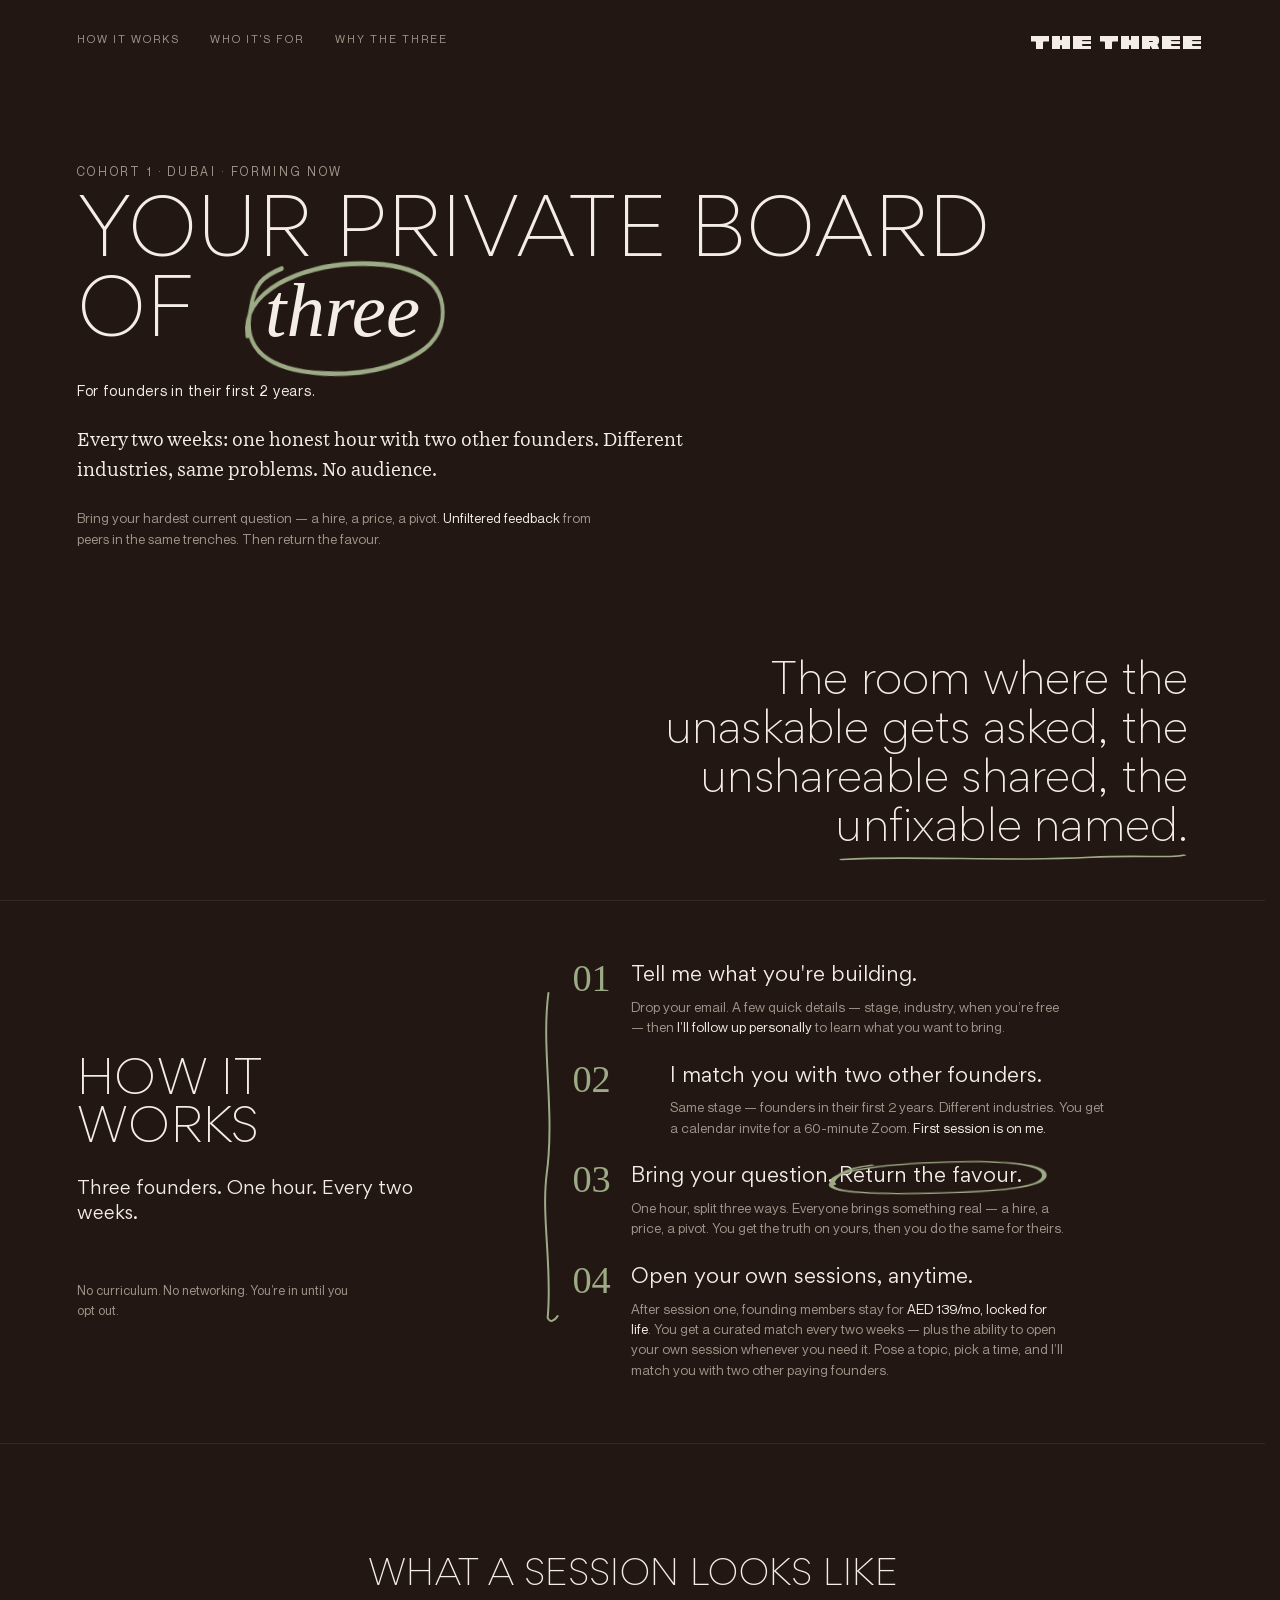
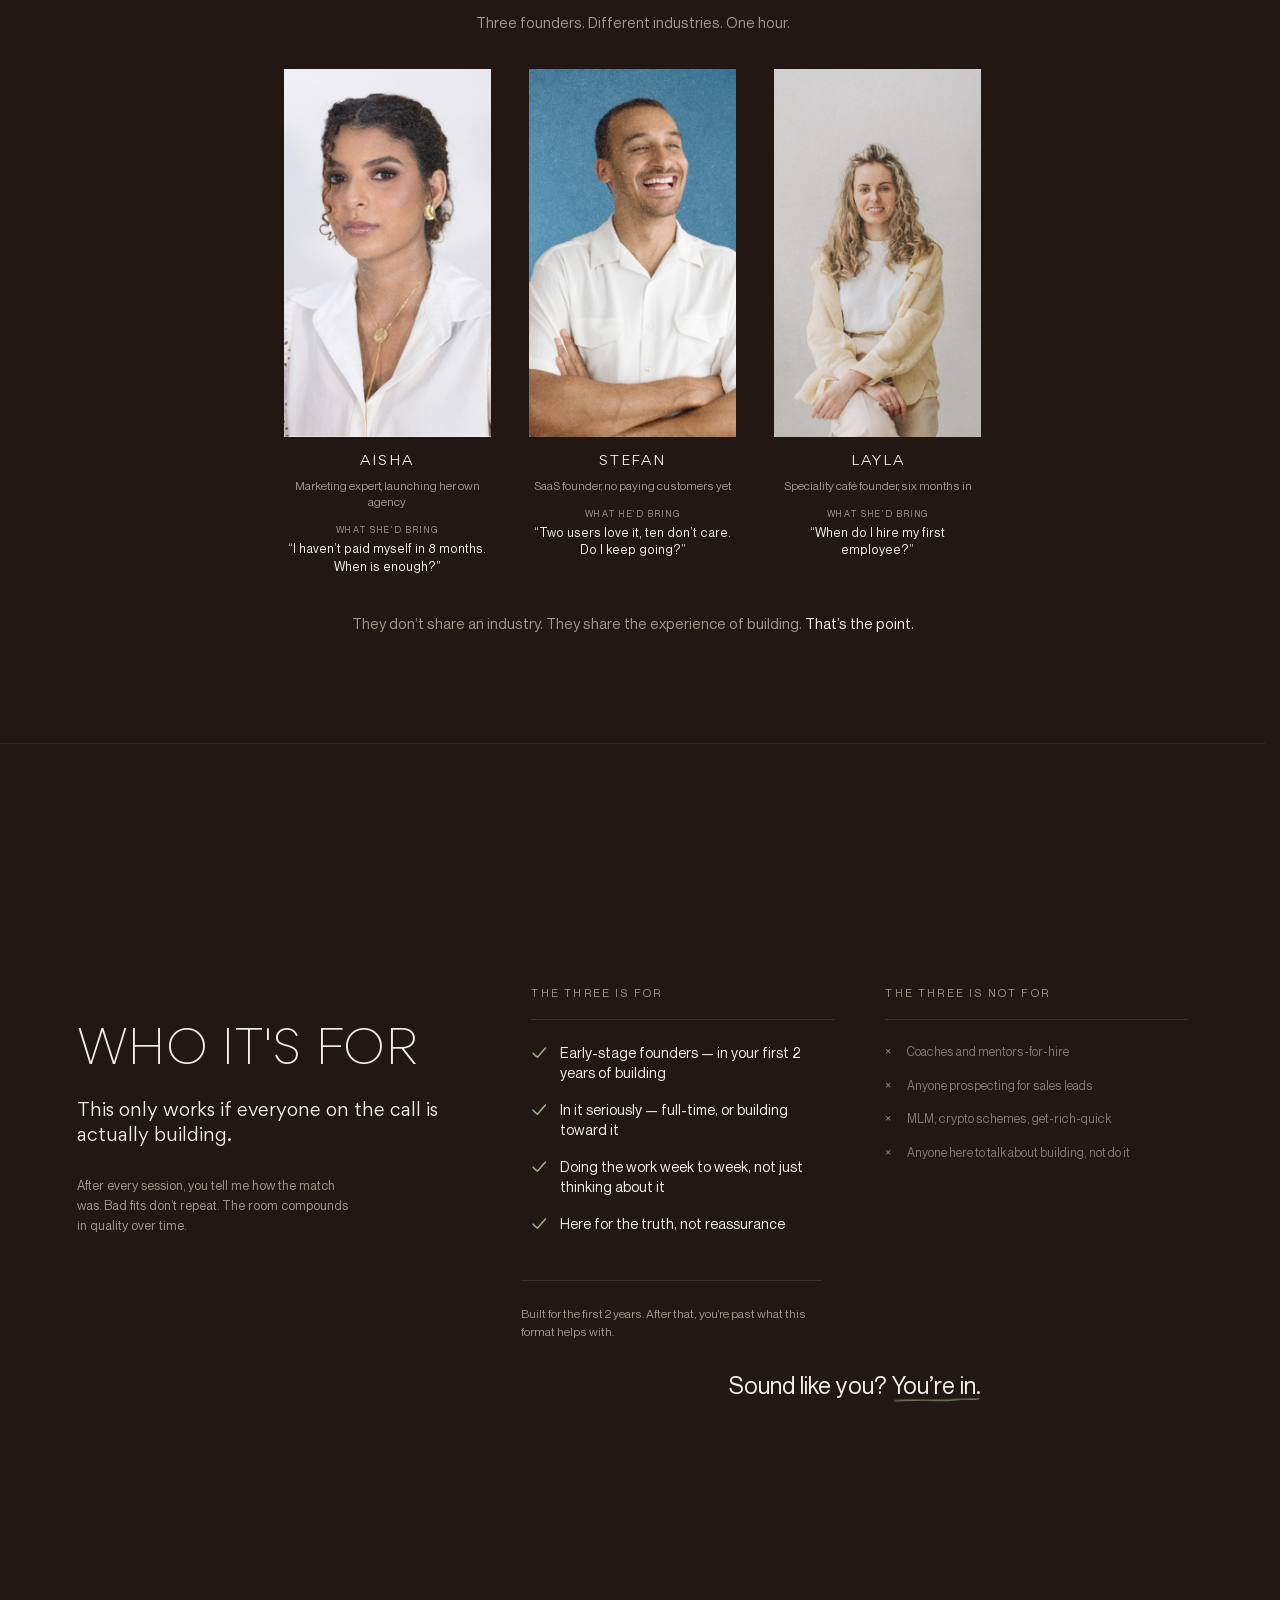
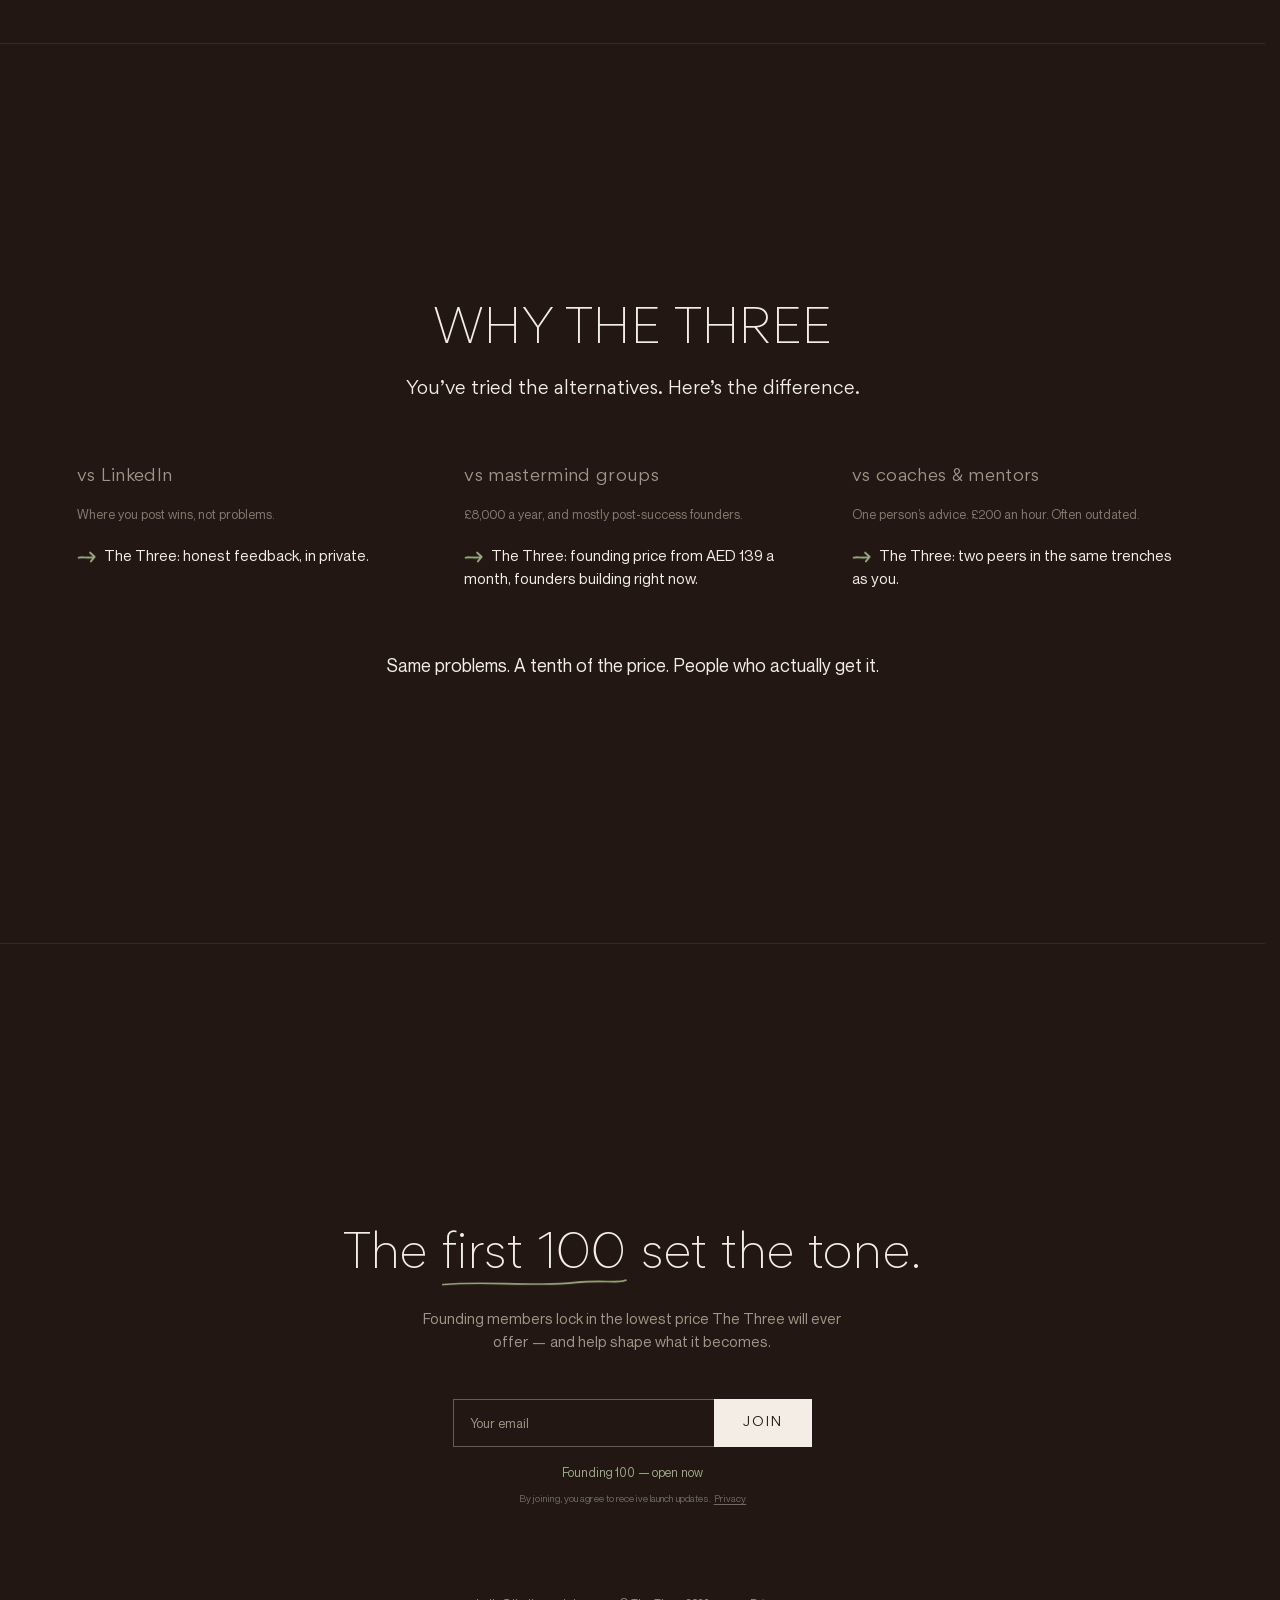
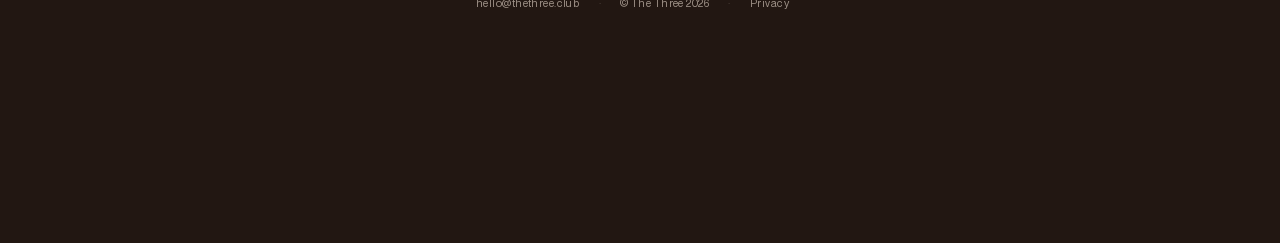
==== index.html @ 83f51472 "Who it's for: lock the "first 2 years" boundary + tighter close - sec-note → "After every session, y" ====
<!DOCTYPE html>
<html lang="en">
<head>
  <meta charset="UTF-8" />
  <meta name="viewport" content="width=device-width, initial-scale=1.0" />
  <title>The Three — Private peer board for founders, every two weeks</title>
  <meta name="description" content="For founders in the hard early years: every two weeks, an honest hour with two others. Cross-industry. Starting in Dubai." />

  <!--
    Open Graph + Twitter Card tags. These are what iMessage, WhatsApp,
    LinkedIn, Twitter, Slack etc. read when someone pastes the link —
    they give the rich preview (image + title + description) instead
    of a bare URL or a random image scraped from the page (which is
    why early shares were showing the "card-aisha.jpg" face).

    The image MUST be served from an absolute URL (crawlers don't
    resolve relative paths). thethree.club is the canonical host
    (Cloudflare Pages); the old thethree-six.vercel.app preview is
    deprecated.
  -->
  <link rel="canonical" href="https://thethree.club/" />
  <meta property="og:type" content="website" />
  <meta property="og:site_name" content="The Three" />
  <meta property="og:url" content="https://thethree.club/" />
  <meta property="og:title" content="The Three — your private board of three" />
  <meta property="og:description" content="For founders in the hard early years: every two weeks, an honest hour with two others. Cross-industry. Starting in Dubai." />
  <meta property="og:image" content="https://thethree.club/assets/images/og-image.png" />
  <meta property="og:image:width" content="1200" />
  <meta property="og:image:height" content="630" />
  <meta property="og:image:alt" content="The Three — cross-industry, Dubai" />

  <meta name="twitter:card" content="summary_large_image" />
  <meta name="twitter:title" content="The Three — your private board of three" />
  <meta name="twitter:description" content="For founders in the hard early years: every two weeks, an honest hour with two others. Cross-industry. Starting in Dubai." />
  <meta name="twitter:image" content="https://thethree.club/assets/images/og-image.png" />

  <!--
    Favicon set. Browsers auto-request /favicon.ico (no link tag needed,
    but explicit is clearer); PNG sizes get a link tag each for modern
    browsers; apple-touch-icon for iOS home-screen bookmarks.
  -->
  <link rel="icon" href="/favicon.ico" sizes="any" />
  <link rel="icon" type="image/png" sizes="32x32" href="/assets/images/favicon-32x32.png" />
  <link rel="icon" type="image/png" sizes="16x16" href="/assets/images/favicon-16x16.png" />
  <link rel="apple-touch-icon" sizes="180x180" href="/assets/images/apple-touch-icon.png" />

  <!--
    JSON-LD structured data. Tells Google explicitly that "The Three"
    is an Organization with this URL/logo/description. Helps with the
    knowledge panel long term and lets the site name show as
    "The Three" instead of the domain in search results.
    Two schemas in one block: Organization + WebSite.
  -->
  <script type="application/ld+json">
  {
    "@context": "https://schema.org",
    "@graph": [
      {
        "@type": "Organization",
        "@id": "https://thethree.club/#organization",
        "name": "The Three",
        "url": "https://thethree.club",
        "logo": "https://thethree.club/assets/images/og-image.png",
        "description": "Private peer board for early-stage founders. Cross-industry calls, every two weeks. Starting in Dubai.",
        "address": {
          "@type": "PostalAddress",
          "addressLocality": "London",
          "addressCountry": "GB"
        }
      },
      {
        "@type": "WebSite",
        "@id": "https://thethree.club/#website",
        "url": "https://thethree.club",
        "name": "The Three",
        "description": "Private peer board for founders, every two weeks.",
        "publisher": { "@id": "https://thethree.club/#organization" },
        "inLanguage": "en"
      }
    ]
  }
  </script>

  <!--
    Font preloads. Order doesn't matter (all crossorigin, parallel),
    but list the ones used above the fold first so they're queued
    earliest by the browser.
  -->
  <link rel="preload" href="assets/fonts/halimum.woff2" as="font" type="font/woff2" crossorigin />
  <link rel="preload" href="assets/fonts/cubao-wide.woff2" as="font" type="font/woff2" crossorigin />
  <link rel="preload" href="assets/fonts/gordita.woff2" as="font" type="font/woff2" crossorigin />
  <link rel="preload" href="assets/fonts/gordita-light.woff2" as="font" type="font/woff2" crossorigin />
  <link rel="preload" href="assets/fonts/neue-montreal.woff2" as="font" type="font/woff2" crossorigin />
  <link rel="preload" href="assets/fonts/newsreader-italic.woff2" as="font" type="font/woff2" crossorigin />
  <link rel="preload" href="assets/fonts/role-serif.woff2" as="font" type="font/woff2" crossorigin />

  <!--
    Intro video preload — the <video> element doesn't start fetching
    until the body is parsed, which can leave the splash blank on
    slow connections. Hinting it here lets the browser start the
    download in parallel with the CSS/fonts.
  -->
  <!-- Skip the preload for reduced-motion users — they never see the intro
       (the .intro element is display:none under that media query), so
       pre-fetching the 1.8MB video is wasted bandwidth on metered
       connections / accessibility profiles. -->
  <link rel="preload" href="assets/video/the.mp4" as="video" type="video/mp4"
        media="(prefers-reduced-motion: no-preference)" />

  <!--
    Stylesheets are loaded in cascade order. Do not reshuffle:
      tokens   → variables + @font-face (everything depends on it)
      base     → reset, html/body, .screen, shared keyframes
      nav      → top nav + logo
      waitlist → email capture (used by hero AND cta)
      modal    → post-signup enrichment modal (triggered by waitlist)
      sections → one file per <section>, in document order
      responsive → @media (max-width: 760px), MUST be last
  -->
  <link rel="stylesheet" href="styles/tokens.css" />
  <link rel="stylesheet" href="styles/base.css" />
  <link rel="stylesheet" href="styles/nav.css" />
  <link rel="stylesheet" href="styles/waitlist.css" />
  <link rel="stylesheet" href="styles/modal.css" />
  <link rel="stylesheet" href="styles/sections/intro.css" />
  <link rel="stylesheet" href="styles/sections/hero.css" />
  <link rel="stylesheet" href="styles/sections/how.css" />
  <link rel="stylesheet" href="styles/sections/session.css" />
  <link rel="stylesheet" href="styles/sections/who.css" />
  <link rel="stylesheet" href="styles/sections/why.css" />
  <link rel="stylesheet" href="styles/sections/cta.css" />
  <link rel="stylesheet" href="styles/responsive.css" />

  <!-- Cloudflare Web Analytics. Cookie-free, privacy-friendly, no banner
       required. `defer` keeps it off the critical render path. Shipped
       as the last item in <head> so it loads after stylesheets. -->
  <script defer src='https://static.cloudflareinsights.com/beacon.min.js' data-cf-beacon='{"token": "01ec1aeb0daf48319be44835e94b2b9b"}'></script>
</head>
<body>
  <!-- Skip link — invisible until Tab-focused, then jumps the keyboard
       user past the fixed nav straight into <main>. WCAG 2.4.1 (Bypass
       Blocks) and a small but real quality-of-life win for screen-reader
       and keyboard-only users on a page with a sticky top nav. -->
  <a href="#main" class="skip-link">Skip to main content</a>

  <a href="#" class="logo" aria-label="The Three — back to top">The Three</a>

  <nav class="nav">
    <a href="#how"><span class="nav-full">How it works</span><span class="nav-short">How</span></a>
    <a href="#who"><span class="nav-full">Who it's for</span><span class="nav-short">Who</span></a>
    <a href="#why"><span class="nav-full">Why The Three</span><span class="nav-short">Why</span></a>
  </nav>

  <main id="main" tabindex="-1">
    <!-- ========================================================
         Screen 1 — hero
         Styles: styles/sections/hero.css + styles/waitlist.css
         ======================================================== -->
    <section class="screen screen--1">
      <div class="content">
        <span class="kicker">Cohort 1 &middot; Dubai &middot; Forming now</span>
        <h1 class="headline">
          <span class="line line--1"><span class="mask"><span>Your private board</span></span></span>
          <span class="line line--2">
            <span class="mask"><span>of</span></span>
            <span class="place">
              <span class="place__word">three</span>
              <svg class="circle" viewBox="0 0 100 52" preserveAspectRatio="none" aria-hidden="true" focusable="false">
                <path pathLength="1" d="M 7,31 C 5,14 33,6 55,6 C 81,6 97,13 94,28 C 91,42 64,48 40,46 C 16,44 4,36 9,21 C 11,12 15,9 24,6.5" />
              </svg>
            </span>
          </span>
        </h1>
        <p class="hero-audience">For founders in their first 2 years.</p>
        <p class="hero-statement">The room where the unaskable gets asked, the unshareable shared, the <span class="ul">unfixable named.<svg class="underline" viewBox="0 0 220 24" preserveAspectRatio="none" aria-hidden="true" focusable="false"><path pathLength="1" d="M 6,16 C 54,9 108,20 158,12 C 188,7 207,14 215,8" /></svg></span></p>
        <p class="tagline">Every two weeks: one honest hour with two other founders. Different industries, same problems. No audience.</p>
        <p class="sub">Bring your hardest current question &mdash; a hire, a price, a pivot. <span class="key">Unfiltered feedback</span> from peers in the same trenches. Then return the favour.</p>
        <div class="waitlist">
          <label class="waitlist__label" for="hero-email">Reserve your seat in Cohort 1</label>
          <form class="waitlist__form" onsubmit="return false">
            <input class="waitlist__input" id="hero-email" name="email" type="email" placeholder="Your email" autocomplete="email" aria-required="true" />
            <!-- Honeypot — hidden from humans (off-screen + aria-hidden +
                 tabindex -1 + autocomplete off), but spam bots typically
                 fill every input by name. If this field has any value at
                 submit time, the JS treats it as a bot and silently fakes
                 success without writing to Supabase or Loops. -->
            <input class="hp-field" type="text" name="website" tabindex="-1" autocomplete="off" aria-hidden="true" />
            <button class="waitlist__btn" type="button">Reserve</button>
          </form>
          <p class="form-feedback" role="status" aria-live="polite" hidden></p>
          <p class="waitlist__note accent">First session free. AED 139/mo &mdash; your founding rate, never goes up.<br>After the first 100 members, prices change.</p>
          <p class="waitlist__legal">By joining, you agree to receive launch updates. <a href="privacy.html">Privacy</a></p>
        </div>
      </div>
    </section>

    <!-- ========================================================
         How it works
         Styles: styles/sections/how.css
         ======================================================== -->
    <section id="how" class="screen screen--how">
      <div class="how-main">
        <div class="sec-head">
          <h2 class="sec-title">How it works</h2>
          <p class="sec-sub">Three founders. One hour. Every two weeks.</p>
          <p class="sec-note">No curriculum. No networking. You&rsquo;re in until you opt out.</p>
        </div>
        <div class="how-steps">
          <svg class="how-line" viewBox="0 0 40 400" preserveAspectRatio="none" aria-hidden="true" focusable="false">
            <path pathLength="1" d="M 21,7 C 12,72 29,145 19,218 C 12,270 26,330 20,388 C 23,394 28,392 32,386" />
          </svg>
          <div class="step">
            <span class="step__num">01</span>
            <div class="step__body">
              <h3 class="step__title">Tell me what you're building.</h3>
              <p class="step__desc">Drop your email. A few quick details &mdash; stage, industry, when you&rsquo;re free &mdash; then <span class="key">I&rsquo;ll follow up personally</span> to learn what you want to bring.</p>
            </div>
          </div>
          <div class="step step--offset">
            <span class="step__num">02</span>
            <div class="step__body">
              <h3 class="step__title">I match you with two other founders.</h3>
              <p class="step__desc">Same stage &mdash; founders in their first 2 years. Different industries. You get a calendar invite for a 60-minute Zoom. <span class="key">First session is on me.</span></p>
            </div>
          </div>
          <div class="step">
            <span class="step__num">03</span>
            <div class="step__body">
              <h3 class="step__title">Bring your question. <span class="step__circ">Return the favour<svg class="step-circle" viewBox="0 0 100 52" preserveAspectRatio="none" aria-hidden="true" focusable="false"><path pathLength="1" d="M 9,32 C 4,13 30,4 56,4 C 86,4 100,13 100,28 C 100,44 86,50 56,50 C 30,50 5,45 8,30 C 10,20 13,9 26,5" /></svg></span>.</h3>
              <p class="step__desc">One hour, split three ways. Everyone brings something real &mdash; a hire, a price, a pivot. You get the truth on yours, then you do the same for theirs.</p>
            </div>
          </div>
          <div class="step">
            <span class="step__num">04</span>
            <div class="step__body">
              <h3 class="step__title">Open your own sessions, anytime.</h3>
              <p class="step__desc">After session one, founding members stay for <span class="key">AED 139/mo, locked for life</span>. You get a curated match every two weeks &mdash; plus the ability to open your own session whenever you need it. Pose a topic, pick a time, and I&rsquo;ll match you with two other paying founders.</p>
            </div>
          </div>
        </div>
      </div>
    </section>

    <!-- ========================================================
         What a session looks like (screen 2)
         Styles: styles/sections/session.css
         ======================================================== -->
    <section class="screen screen--2">
      <div class="s2-head">
        <h2 class="s2-title">What a session looks like</h2>
        <p class="s2-sub">Three founders. Different industries. One hour.</p>
      </div>
      <div class="cards-rail">
        <button class="cards-arrow cards-arrow--prev" type="button" aria-label="Previous founder">&lsaquo;</button>
        <div class="cards">
        <figure class="card">
          <div class="card__photo"><img src="assets/images/card-aisha.jpg" alt="" /></div>
          <figcaption class="card__text">
            <span class="card__name">Aisha</span>
            <span class="card__role">Marketing expert, launching her own agency</span>
            <span class="card__week">
              <span class="card__week-label">What she&rsquo;d bring</span>
              <span class="card__q">&ldquo;I haven&rsquo;t paid myself in 8 months. When is enough?&rdquo;</span>
            </span>
          </figcaption>
        </figure>
        <figure class="card">
          <div class="card__photo"><img src="assets/images/card-stefan.jpg" alt="" /></div>
          <figcaption class="card__text">
            <span class="card__name">Stefan</span>
            <span class="card__role">SaaS founder, no paying customers yet</span>
            <span class="card__week">
              <span class="card__week-label">What he&rsquo;d bring</span>
              <span class="card__q">&ldquo;Two users love it, ten don&rsquo;t care. Do I keep going?&rdquo;</span>
            </span>
          </figcaption>
        </figure>
        <figure class="card">
          <div class="card__photo"><img src="assets/images/card-anna.jpg" alt="" /></div>
          <figcaption class="card__text">
            <span class="card__name">Layla</span>
            <span class="card__role">Speciality café founder, six months in</span>
            <span class="card__week">
              <span class="card__week-label">What she&rsquo;d bring</span>
              <span class="card__q">&ldquo;When do I hire my first employee?&rdquo;</span>
            </span>
          </figcaption>
        </figure>
        </div>
        <button class="cards-arrow cards-arrow--next" type="button" aria-label="Next founder">&rsaquo;</button>
      </div>
      <p class="s2-close">They don&rsquo;t share an industry. They share the experience of building. <span class="key">That&rsquo;s the point.</span></p>
    </section>

    <!-- ========================================================
         Who it's for
         Styles: styles/sections/who.css
         ======================================================== -->
    <section id="who" class="screen screen--who">
      <div class="who-top">
        <div class="sec-head">
          <h2 class="sec-title">Who it's for</h2>
          <p class="sec-sub">This only works if everyone on the call is actually building.</p>
          <p class="sec-note">After every session, you tell me how the match was. Bad fits don&rsquo;t repeat. The room compounds in quality over time.</p>
        </div>
        <div class="who-lists">
          <div class="who-list who-list--for">
            <span class="who-list__label">The Three is for</span>
            <ul class="who-list__items">
              <li><svg class="check" viewBox="0 0 24 22" aria-hidden="true" focusable="false"><path d="M 2 11.5 C 3 13.5 6 15.5 9 18 C 12 15 16.5 9 22 3.5" /></svg>Early-stage founders &mdash; in your first 2 years of building</li>
              <li><svg class="check" viewBox="0 0 24 22" aria-hidden="true" focusable="false"><path d="M 2 11.5 C 3 13.5 6 15.5 9 18 C 12 15 16.5 9 22 3.5" /></svg>In it seriously &mdash; full-time, or building toward it</li>
              <li><svg class="check" viewBox="0 0 24 22" aria-hidden="true" focusable="false"><path d="M 2 11.5 C 3 13.5 6 15.5 9 18 C 12 15 16.5 9 22 3.5" /></svg>Doing the work week to week, not just thinking about it</li>
              <li><svg class="check" viewBox="0 0 24 22" aria-hidden="true" focusable="false"><path d="M 2 11.5 C 3 13.5 6 15.5 9 18 C 12 15 16.5 9 22 3.5" /></svg>Here for the truth, not reassurance</li>
            </ul>
          </div>
          <div class="who-list who-list--not">
            <span class="who-list__label">The Three is not for</span>
            <ul class="who-list__items">
              <li><span class="x-mark" aria-hidden="true">&times;</span>Coaches and mentors-for-hire</li>
              <li><span class="x-mark" aria-hidden="true">&times;</span>Anyone prospecting for sales leads</li>
              <li><span class="x-mark" aria-hidden="true">&times;</span>MLM, crypto schemes, get-rich-quick</li>
              <li><span class="x-mark" aria-hidden="true">&times;</span>Anyone here to talk about building, not do it</li>
            </ul>
          </div>
        </div>
      </div>
      <div class="who-bottom">
        <p class="who-bound">Built for the first 2 years. After that, you&rsquo;re past what this format helps with.</p>
        <p class="who-close">Sound like you? <span class="ul">You&rsquo;re in.<svg class="underline" viewBox="0 0 220 24" preserveAspectRatio="none" aria-hidden="true" focusable="false"><path pathLength="1" d="M 6,16 C 54,9 108,20 158,12 C 188,7 207,14 215,8" /></svg></span></p>
      </div>
    </section>

    <!-- ========================================================
         Why The Three
         Styles: styles/sections/why.css
         ======================================================== -->
    <section id="why" class="screen screen--why">
      <div class="sec-head">
        <h2 class="sec-title">Why The Three</h2>
        <p class="sec-sub">You&rsquo;ve tried the alternatives. Here&rsquo;s the difference.</p>
      </div>
      <div class="why-blocks">
        <div class="why-block">
          <span class="why-block__vs">vs LinkedIn</span>
          <p class="why-block__alt">Where you post wins, not problems.</p>
          <p class="why-block__us"><svg class="why-arrow" viewBox="0 0 26 20" aria-hidden="true" focusable="false"><path pathLength="1" d="M 1 12.5 C 6 11 14 14 22 11.5 M 16 6 L 22 11.5 L 17 17.5" /></svg>The Three: honest feedback, in private.</p>
        </div>
        <div class="why-block">
          <span class="why-block__vs">vs mastermind groups</span>
          <p class="why-block__alt">&pound;8,000 a year, and mostly post-success founders.</p>
          <p class="why-block__us"><svg class="why-arrow" viewBox="0 0 26 20" aria-hidden="true" focusable="false"><path pathLength="1" d="M 1 12.5 C 6 11 14 14 22 11.5 M 16 6 L 22 11.5 L 17 17.5" /></svg>The Three: founding price from AED 139 a month, founders building right now.</p>
        </div>
        <div class="why-block">
          <span class="why-block__vs">vs coaches &amp; mentors</span>
          <p class="why-block__alt">One person&rsquo;s advice. &pound;200 an hour. Often outdated.</p>
          <p class="why-block__us"><svg class="why-arrow" viewBox="0 0 26 20" aria-hidden="true" focusable="false"><path pathLength="1" d="M 1 12.5 C 6 11 14 14 22 11.5 M 16 6 L 22 11.5 L 17 17.5" /></svg>The Three: two peers in the same trenches as you.</p>
        </div>
      </div>
      <p class="why-close">Same problems. A tenth of the price. People who actually get it.</p>
    </section>

    <!-- ========================================================
         Closing CTA + footer
         Styles: styles/sections/cta.css + styles/waitlist.css
         ======================================================== -->
    <section id="join" class="screen screen--cta">
      <div class="cta">
        <h2 class="cta-title">The <span class="ul">first 100<svg class="cta-line" viewBox="0 0 220 24" preserveAspectRatio="none" aria-hidden="true" focusable="false"><path pathLength="1" d="M 6,16 C 54,9 108,20 158,12 C 188,7 207,14 215,8" /></svg></span> set the tone.</h2>
        <p class="cta-sub">Founding members lock in the lowest price The Three will ever offer &mdash; and help shape what it becomes.</p>
        <form class="cta-form" onsubmit="return false">
          <label class="visually-hidden" for="cta-email">Email address</label>
          <input class="waitlist__input" id="cta-email" name="email" type="email" placeholder="Your email" autocomplete="email" aria-required="true" />
          <!-- Honeypot — see hero form for the full rationale. -->
          <input class="hp-field" type="text" name="website" tabindex="-1" autocomplete="off" aria-hidden="true" />
          <button class="waitlist__btn" type="button">Join</button>
        </form>
        <p class="form-feedback" role="status" aria-live="polite" hidden></p>
        <p class="cta-count">Founding 100 &mdash; open now</p>
        <p class="waitlist__legal">By joining, you agree to receive launch updates. <a href="privacy.html">Privacy</a></p>
      </div>
      <footer class="site-footer">
        <a href="mailto:hello@thethree.club" class="footer-link">hello@thethree.club</a>
        <span class="footer-dot">&middot;</span>
        <span>&copy; The Three 2026</span>
        <span class="footer-dot">&middot;</span>
        <a href="privacy.html" class="footer-link">Privacy</a>
      </footer>
    </section>
  </main>

  <!--
    Intro overlay. Lives at the bottom of <body> so it paints on top
    until its CSS-driven roll-up animation completes at t=5.3s.
    See styles/sections/intro.css + scripts/app.js for the timeline.
  -->
  <div class="intro" aria-hidden="true">
    <video src="assets/video/the.mp4" autoplay muted loop playsinline preload="auto"
           disablePictureInPicture disableRemotePlayback x-webkit-airplay="deny"></video>
    <div class="title">
      <span class="word word--the">The</span>
      <span class="word word--three">Three</span>
      <div class="match-wrap"><span class="match">match</span></div>
    </div>
  </div>

  <!--
    Post-signup enrichment modal. Hidden by default; opened by
    scripts/modal.js when the user submits a valid email on either
    waitlist form. The country <select> is populated by JS so the
    long ISO list lives in scripts/modal.js, not the markup.
  -->
  <div class="modal" id="signup-modal" role="dialog" aria-modal="true" aria-labelledby="modal-title" aria-hidden="true">
    <div class="modal__overlay" data-modal-close></div>
    <div class="modal__panel" role="document">
      <button class="modal__close" type="button" aria-label="Close" data-modal-close>&times;</button>

      <header class="modal__head">
        <h2 class="modal__title" id="modal-title">You&rsquo;re on the list.</h2>
        <p class="modal__subtitle">Three quick things &mdash; so I can match you well when The Three opens.</p>
      </header>

      <form class="modal__form" novalidate>
        <!-- First name -->
        <div class="field">
          <label class="field__label" for="modal-name">Your first name</label>
          <input class="field__input" id="modal-name" type="text" name="firstName" placeholder="Your first name" autocomplete="given-name" />
        </div>

        <!-- Stage (cards, single-select) — bold heading + always-visible muted description -->
        <div class="field">
          <span class="field__label" id="modal-stage-label">Where are you right now?</span>
          <div class="choices" role="radiogroup" aria-labelledby="modal-stage-label">
            <button type="button" class="choice" data-name="stage" data-value="early" role="radio" aria-checked="false">
              <span class="choice__title">Early days</span>
              <span class="choice__desc">Still setting it up &mdash; testing the idea, first clients, not fully launched yet</span>
            </button>
            <button type="button" class="choice" data-name="stage" data-value="running" role="radio" aria-checked="false">
              <span class="choice__title">Up and running</span>
              <span class="choice__desc">Open and operating &mdash; paying customers, finding your rhythm</span>
            </button>
            <button type="button" class="choice" data-name="stage" data-value="growing" role="radio" aria-checked="false">
              <span class="choice__title">Growing</span>
              <span class="choice__desc">It works &mdash; now you&rsquo;re scaling up, hiring, or opening up more</span>
            </button>
          </div>
        </div>

        <!-- Industry (custom dropdown — see styles/modal.css .combobox + scripts/modal.js setupCombobox) -->
        <div class="field">
          <span class="field__label" id="modal-industry-label">What are you building in?</span>
          <div class="combobox" data-name="industry">
            <button type="button" class="combobox__trigger"
                    aria-haspopup="listbox" aria-expanded="false"
                    aria-labelledby="modal-industry-label">
              <span class="combobox__value is-placeholder" data-placeholder="Select industry">Select industry</span>
              <span class="combobox__chevron" aria-hidden="true"></span>
            </button>
            <ul class="combobox__list" role="listbox" aria-labelledby="modal-industry-label" hidden>
              <li class="combobox__option" role="option" id="industry-opt-beauty"       data-value="beauty">Beauty &amp; wellness</li>
              <li class="combobox__option" role="option" id="industry-opt-food"         data-value="food">Food &amp; hospitality</li>
              <li class="combobox__option" role="option" id="industry-opt-retail"       data-value="retail">Retail &amp; e-commerce</li>
              <li class="combobox__option" role="option" id="industry-opt-saas"         data-value="saas">SaaS &amp; software</li>
              <li class="combobox__option" role="option" id="industry-opt-realestate"   data-value="realestate">Real estate</li>
              <li class="combobox__option" role="option" id="industry-opt-creative"     data-value="creative">Creative &amp; media</li>
              <li class="combobox__option" role="option" id="industry-opt-professional" data-value="professional">Professional services</li>
              <li class="combobox__option" role="option" id="industry-opt-health"       data-value="health">Health</li>
              <li class="combobox__option" role="option" id="industry-opt-education"    data-value="education">Education</li>
              <li class="combobox__option" role="option" id="industry-opt-fintech"      data-value="fintech">Fintech &amp; finance</li>
              <li class="combobox__option" role="option" id="industry-opt-ai"           data-value="ai">AI &amp; deep tech</li>
              <li class="combobox__option" role="option" id="industry-opt-travel"       data-value="travel">Travel &amp; tourism</li>
              <li class="combobox__option" role="option" id="industry-opt-consumer"     data-value="consumer">Consumer brands / D2C</li>
              <li class="combobox__option" role="option" id="industry-opt-other"        data-value="other">Other</li>
            </ul>
            <input type="hidden" name="industry" />
          </div>
        </div>

        <!-- Country (custom dropdown, UAE default — options populated by scripts/modal.js) -->
        <div class="field">
          <span class="field__label" id="modal-country-label">Where are you based?</span>
          <div class="combobox" data-name="country">
            <button type="button" class="combobox__trigger"
                    aria-haspopup="listbox" aria-expanded="false"
                    aria-labelledby="modal-country-label">
              <span class="combobox__value" data-placeholder="Select country">United Arab Emirates</span>
              <span class="combobox__chevron" aria-hidden="true"></span>
            </button>
            <ul class="combobox__list" role="listbox" aria-labelledby="modal-country-label" hidden></ul>
            <input type="hidden" name="country" value="United Arab Emirates" />
          </div>
        </div>

        <!-- Source (pills, single-select, optional) -->
        <div class="field">
          <span class="field__label" id="modal-source-label">How did you find The Three? <span class="field__optional">(optional)</span></span>
          <div class="pills" role="radiogroup" aria-labelledby="modal-source-label">
            <button type="button" class="pill" data-name="source" data-value="social"    role="radio" aria-checked="false">Social media</button>
            <button type="button" class="pill" data-name="source" data-value="friend"    role="radio" aria-checked="false">A friend</button>
            <button type="button" class="pill" data-name="source" data-value="search"    role="radio" aria-checked="false">Search</button>
            <button type="button" class="pill" data-name="source" data-value="community" role="radio" aria-checked="false">Community</button>
            <button type="button" class="pill" data-name="source" data-value="other"     role="radio" aria-checked="false">Other</button>
          </div>
        </div>

        <div class="modal__actions">
          <button type="submit" class="modal__submit">Done</button>
          <button type="button" class="modal__skip" data-modal-close>Skip for now</button>
        </div>
      </form>

      <!-- Success state — shown for 3.5s after Done, then auto-closes.
           Skip and X close immediately without this view. -->
      <div class="modal__success" hidden>
        <svg class="modal__success-check" viewBox="0 0 64 64" aria-hidden="true">
          <path pathLength="1" d="M 12 33 C 17 36 23 41 28 49 C 34 38 42 28 54 16" />
        </svg>
        <h3 class="modal__success-title">You&rsquo;re all set.</h3>
        <p class="modal__success-sub">I&rsquo;ll email you the moment The Three opens.</p>
      </div>
    </div>
  </div>

  <script src="scripts/app.js"></script>
  <script src="scripts/modal.js"></script>
</body>
</html>
---- styles/tokens.css ----
/* ============================================================
   tokens.css
   Design tokens (colors) + @font-face declarations.
   Loaded first — everything else depends on these.
   ============================================================ */

@font-face {
  font-family: "Cubao Wide";
  src: url("../assets/fonts/cubao-wide.woff2") format("woff2");
  font-display: swap;
}
@font-face {
  font-family: "Halimum";
  src: url("../assets/fonts/halimum.woff2") format("woff2");
  font-display: swap;
}
@font-face {
  font-family: "Gordita";
  src: url("../assets/fonts/gordita.woff2") format("woff2");
  font-weight: 400;
  font-display: swap;
}
@font-face {
  font-family: "Gordita";
  src: url("../assets/fonts/gordita-light.woff2") format("woff2");
  font-weight: 300;
  font-display: swap;
}
@font-face {
  font-family: "Newsreader";
  src: url("../assets/fonts/newsreader-italic.woff2") format("woff2");
  font-style: italic;
  font-display: swap;
}
@font-face {
  font-family: "Neue Montreal";
  src: url("../assets/fonts/neue-montreal.woff2") format("woff2");
  font-display: swap;
}
@font-face {
  font-family: "Role Serif";
  src: url("../assets/fonts/role-serif.woff2") format("woff2");
  font-display: swap;
}

:root {
  --bg: #221712;       /* page background — warm dark brown */
  --ink: #f3ede6;      /* primary text — cream */
  --muted: #a1948a;    /* secondary text */
  --accent: #9caa86;   /* sage — used for every hand-drawn gesture */
}
---- styles/base.css ----
/* ============================================================
   base.css
   Reset, root element, body, .screen container, and the shared
   `draw` / `rise-in` keyframes used across sections.
   ============================================================ */

* { box-sizing: border-box; }

html {
  background: var(--bg);
  scrollbar-gutter: stable;
  scroll-behavior: smooth;
}

body {
  margin: 0;
  padding: 0;
  background: var(--bg);
  overflow-x: hidden;
}

/* Every full-height section uses this container.
   scroll-margin-top clears the fixed nav bar (body::before is 9vh)
   so anchor jumps from the nav don't land with the section title
   tucked under the bar. A hair over 9vh gives a touch of breathing
   room between the bar and the top of the section content. */
.screen {
  position: relative;
  width: 100%;
  min-height: 100vh;
  background: var(--bg);
  color: var(--ink);
  scroll-margin-top: 10vh;
}

/* Inline emphasis used inside body copy.
   .key brightens muted text to ink (cream); .accent paints it sage. */
.key { color: var(--ink); }
.accent { color: var(--accent); }

/* Accessible visually-hidden utility — content stays in the DOM and
   reachable by screen readers and the keyboard tab order, but is
   removed from the visual flow. Standard WCAG-safe technique (avoids
   the older `display:none` / `visibility:hidden` which also hide
   from assistive tech). Used for labels on email inputs where the
   placeholder serves the visual hint role. */
.visually-hidden {
  position: absolute;
  width: 1px;
  height: 1px;
  padding: 0;
  margin: -1px;
  overflow: hidden;
  clip: rect(0, 0, 0, 0);
  white-space: nowrap;
  border: 0;
}

/* Skip-to-content link — invisible until focused by Tab. Lets keyboard
   users jump past the nav straight into the main content (WCAG 2.4.1
   Bypass Blocks). On focus it pops in at the top-left in cream-on-bg. */
.skip-link {
  position: absolute;
  top: 0;
  left: 0;
  z-index: 100;
  padding: 0.75em 1em;
  background: var(--ink);
  color: var(--bg);
  font-family: "Neue Montreal", sans-serif;
  font-size: 0.95rem;
  text-transform: uppercase;
  letter-spacing: 0.12em;
  text-decoration: none;
  transform: translateY(-110%);
  transition: transform 0.2s ease;
}
.skip-link:focus {
  transform: translateY(0);
  outline: 2px solid var(--accent);
  outline-offset: 2px;
}

/* Global keyboard-focus indicator. :focus-visible (not :focus) means
   this only shows up for keyboard / assistive-tech navigation, never
   for mouse clicks — so the design stays clean for sighted clickers
   while staying WCAG 2.4.7 / 2.4.11 compliant for keyboard users.
   Most elements sit on var(--bg), so cream gives the strongest contrast.
   The .waitlist__btn override below handles the inverse case (cream bg). */
:focus-visible {
  outline: 2px solid var(--ink);
  outline-offset: 3px;
}

/* Inverse focus ring for the cream-on-bg "Join" buttons — a cream
   outline on a cream button is invisible. Use dark bg colour instead. */
.waitlist__btn:focus-visible {
  outline-color: var(--bg);
}

/* <main> only receives focus programmatically (via the skip link); we
   don't want a giant cream outline wrapping the entire page contents
   when the user lands there. Screen readers still announce the
   landmark, which is the actual user-facing feedback. */
main:focus,
main:focus-visible {
  outline: none;
}

/* ============================================================
   prefers-reduced-motion
   ============================================================
   Users with vestibular disorders, migraines, attention sensitivity,
   or just personal preference can request reduced motion at the OS
   level. We respect that:
   - The intro splash (ends t=4.7s) is skipped entirely — no roll-up,
     no auto-playing video, no scroll lock. Page content is reachable
     from the first paint.
   - The hero waitlist appears immediately (CSS rule + JS sets the
     .wl-revealed class on load when reduced-motion is requested).
   - Section reveals still happen (IntersectionObserver fires the
     class on scroll), but the per-element CSS transitions snap
     instead of easing.
   - Smooth scrolling is disabled to prevent dizziness on anchor jumps.
   The blanket *,*::before,*::after rule is the "nuclear option" from
   accessibility-engineering.com — it sets ALL author animations and
   transitions to ~0 duration without removing them entirely (so
   final visual states still apply). */
@media (prefers-reduced-motion: reduce) {
  .intro { display: none; }

  html { scroll-behavior: auto; }

  /* Make the hero waitlist visible from page load — bypasses the
     JS-controlled fade-in that runs on scroll/timer. */
  .screen--1 .waitlist {
    opacity: 1;
    transition: none;
  }

  *,
  *::before,
  *::after {
    animation-duration: 0.001ms !important;
    animation-delay: 0ms !important;
    animation-iteration-count: 1 !important;
    transition-duration: 0.001ms !important;
    transition-delay: 0ms !important;
  }
}

/* ---------- Shared animation keyframes ----------
   Used by multiple sections. Defined once here so the section
   files only own their selectors, not the timing primitives. */

@keyframes rise-in {
  to { opacity: 1; transform: translateY(0); }
}

@keyframes draw {
  /* opacity:1 in both keyframes is a no-op for paths that don't set
     opacity:0 initially. For paths that DO (e.g. .circle), it lets
     them stay invisible until the draw animation kicks in — avoiding
     the small "ghost dot" stroke-linecap:round leaves at the path's
     start point before the line is drawn. */
  from { opacity: 1; }
  to { stroke-dashoffset: 0; opacity: 1; }
}
---- styles/nav.css ----
/* ============================================================
   nav.css
   Fixed top-of-page chrome: left-side anchor nav and the
   right-side "The Three" logo. Both fade in after the intro
   roll-up completes (animation-delay: 5s, matches app.js).
   ============================================================ */

.logo {
  position: fixed;
  top: 3.4vh;
  right: 6vw;
  z-index: 5;
  font-family: "Cubao Wide", sans-serif;
  font-size: 1.65vw;
  letter-spacing: 0.05em;
  text-transform: uppercase;
  color: var(--ink);
  /* !important is paranoia, not specificity — defensive against any
     UA stylesheet or browser-extension injection that might re-add a
     default anchor underline. The element is a logo, the line never
     belongs here. */
  text-decoration: none !important;
  border-bottom: none;
  cursor: pointer;
  transition: color 200ms ease;
  opacity: 0;
  transform: translateY(-14px);
  animation: rise-in 0.7s ease 5s forwards;
}

.logo:hover { color: var(--accent); }
.logo:focus-visible {
  outline: 2px solid var(--accent);
  outline-offset: 4px;
}

.nav {
  position: fixed;
  top: 3.6vh;
  left: 6vw;
  z-index: 5;
  display: flex;
  gap: 2.4vw;
  font-family: "Neue Montreal", sans-serif;
  font-size: 0.86vw;
  letter-spacing: 0.18em;
  text-transform: uppercase;
  opacity: 0;
  transform: translateY(-12px);
  animation: rise-in 0.7s ease 5s forwards;
}

.nav a {
  color: var(--muted);
  text-decoration: none;
  transition: color 0.25s ease;
}

.nav a:hover { color: var(--ink); }

/* `.nav-short` is the mobile label; hidden on desktop, toggled on in responsive.css */
.nav-short { display: none; }

/* Top bar — a solid strip the height of the nav, in the page bg color,
   sitting BEHIND nav text (z-index 4 vs nav 5) and BELOW the intro
   overlay (z-index 10). Without this, content scrolled past the
   viewport top bleeds through the (transparent) nav and the nav text
   becomes unreadable. Fades in with nav after intro completes. */
body::before {
  content: "";
  position: fixed;
  top: 0;
  left: 0;
  right: 0;
  height: 9vh;
  background: var(--bg);
  z-index: 4;
  pointer-events: none;
  opacity: 0;
  animation: rise-in 0.7s ease 5s forwards;
}
---- styles/waitlist.css ----
/* ============================================================
   waitlist.css
   The email capture form. Used in two places:
   - hero (full block: label + form + count + legal)
   - cta closing section (re-uses .waitlist__input + .waitlist__btn
     under .cta-form; see sections/cta.css for that wrapper)
   The block-level `.waitlist` only renders inside .screen--1.
   ============================================================ */

.waitlist {
  margin-top: 5vh;
  display: flex;
  flex-direction: column;
  align-items: flex-start;
  text-align: left;
  opacity: 0;
  transition: opacity 0.9s cubic-bezier(0.22, 1, 0.36, 1);
}

/* Hero reveals the waitlist via a class toggled in app.js — */
/* either on first scroll intent or after the intro timer.   */
.screen--1.wl-revealed .waitlist {
  opacity: 1;
}

.waitlist__label {
  font-family: "Neue Montreal", sans-serif;
  font-size: 0.86vw;
  text-transform: uppercase;
  letter-spacing: 0.2em;
  color: var(--muted);
  margin-bottom: 1.3vh;
}

.waitlist__form {
  display: flex;
  width: 30vw;
  max-width: 470px;
}

.waitlist__input {
  flex: 1;
  min-width: 0;
  background: transparent;
  border: 1px solid rgba(243, 237, 230, 0.32);
  border-right: none;
  color: var(--ink);
  font-family: "Neue Montreal", sans-serif;
  font-size: 1.02vw;
  padding: 1.05em 1.2em;
}

.waitlist__input::placeholder { color: var(--muted); }

.waitlist__input:focus {
  outline: none;
  border-color: rgba(243, 237, 230, 0.6);
}

.waitlist__btn {
  flex: none;
  background: var(--ink);
  color: var(--bg);
  border: 1px solid var(--ink);
  font-family: "Gordita", sans-serif;
  font-size: 1.02vw;
  text-transform: uppercase;
  letter-spacing: 0.1em;
  padding: 1.05em 2.2vw;
  cursor: pointer;
  transition: background 0.25s ease, color 0.25s ease;
}

.waitlist__btn:hover {
  background: var(--accent);
  border-color: var(--accent);
}

.waitlist__note {
  margin: 1.5vh 0 0;
  font-family: "Neue Montreal", sans-serif;
  font-size: 0.96vw;
  letter-spacing: 0.01em;
  color: var(--accent);
}

/* Small legal/privacy line under the form */
.waitlist__legal {
  margin: 0.9vh 0 0;
  font-family: "Neue Montreal", sans-serif;
  font-size: 0.78vw;
  letter-spacing: 0.01em;
  color: rgba(243, 237, 230, 0.38);
  line-height: 1.5;
}

.waitlist__legal a {
  color: inherit;
  text-decoration: underline;
  text-decoration-thickness: 1px;
  text-underline-offset: 2px;
  transition: color 200ms ease;
}

.waitlist__legal a:hover { color: rgba(243, 237, 230, 0.7); }

/* ---------- Inline form feedback ----------
   Used by both the hero waitlist form AND the closing cta form to show
   transient messages: empty email, invalid format, or "you're already
   on the list" (checked against Supabase via insertEmail — the
   localStorage fast-path was removed; Supabase is the only source of
   truth for waitlist membership).
   Hidden by default via [hidden] attribute; revealed by scripts/modal.js
   which clears it on the next keystroke. */

.form-feedback {
  margin: 1.4vh 0 0;
  font-family: "Neue Montreal", sans-serif;
  font-size: 0.96vw;
  letter-spacing: 0.01em;
  color: var(--ink);
}

.form-feedback[data-state="success"] {
  color: var(--accent);
}

/* Honeypot — invisible field that traps spam bots. Off-screen
   positioning (not display:none) so bot scrapers still see it in the
   DOM and dutifully fill it. pointer-events:none + tabindex=-1 (on
   the element) keep humans from ever interacting with it. */
.hp-field {
  position: absolute !important;
  left: -10000px !important;
  top: auto !important;
  width: 1px !important;
  height: 1px !important;
  overflow: hidden !important;
  opacity: 0 !important;
  pointer-events: none !important;
}
---- styles/modal.css ----
/* ============================================================
   modal.css
   Post-signup enrichment modal. Opened by scripts/modal.js after
   a successful submit on either the hero waitlist form or the
   closing cta form. The email is already captured; this modal
   asks 5 optional fields and can be dismissed at any point
   (X, Esc, "Skip for now", or backdrop click).

   Design rules (intentional, do not change):
     - ZERO border-radius anywhere
     - One sage-green accent for selected pills only
     - Generous padding, no cramped grids
   ============================================================ */

/* ---------- Container + overlay ---------- */

.modal {
  position: fixed;
  inset: 0;
  z-index: 100;
  display: flex;
  align-items: center;
  justify-content: center;
  padding: 4vh 4vw;
  opacity: 0;
  pointer-events: none;
  transition: opacity 0.3s ease;
}

.modal.is-open {
  opacity: 1;
  pointer-events: auto;
}

.modal__overlay {
  position: absolute;
  inset: 0;
  background: rgba(15, 10, 8, 0.78);
  backdrop-filter: blur(6px);
  -webkit-backdrop-filter: blur(6px);
}

.modal__panel {
  position: relative;
  background: var(--bg);
  border: 1px solid rgba(243, 237, 230, 0.16);
  border-radius: 0;
  width: 100%;
  max-width: 560px;
  max-height: 90vh;
  overflow-y: auto;
  padding: 5vh 3.4vw;
  transform: translateY(20px);
  transition: transform 0.4s cubic-bezier(0.22, 1, 0.36, 1);
}

.modal.is-open .modal__panel {
  transform: none;
}

/* Custom scrollbar on the panel so it doesn't break the dark palette */
.modal__panel::-webkit-scrollbar { width: 6px; }
.modal__panel::-webkit-scrollbar-track { background: transparent; }
.modal__panel::-webkit-scrollbar-thumb {
  background: rgba(243, 237, 230, 0.15);
  border-radius: 0;
}

.modal__close {
  position: absolute;
  top: 1.6vh;
  right: 1.4vw;
  width: 2.2em;
  height: 2.2em;
  display: flex;
  align-items: center;
  justify-content: center;
  background: transparent;
  border: 0;
  border-radius: 0;
  color: var(--muted);
  font-family: "Neue Montreal", sans-serif;
  font-size: 1.4vw;
  line-height: 1;
  cursor: pointer;
  transition: color 200ms ease;
}

.modal__close:hover { color: var(--ink); }

/* ---------- Header ---------- */

.modal__head {
  margin-bottom: 4vh;
}

.modal__title {
  margin: 0;
  font-family: "Gordita", sans-serif;
  font-weight: 300;
  font-size: 2.2vw;
  line-height: 1.1;
  letter-spacing: 0.004em;
  color: var(--ink);
}

.modal__subtitle {
  margin: 1.6vh 0 0;
  max-width: 28em;
  font-family: "Neue Montreal", sans-serif;
  font-size: 1vw;
  line-height: 1.5;
  color: var(--muted);
}

/* ---------- Field block ---------- */

.field {
  margin-bottom: 3.4vh;
}

.field__label {
  display: block;
  margin-bottom: 1.4vh;
  font-family: "Neue Montreal", sans-serif;
  font-size: 0.78vw;
  letter-spacing: 0.2em;
  text-transform: uppercase;
  color: var(--muted);
}

.field__optional {
  margin-left: 0.4em;
  text-transform: none;
  letter-spacing: 0.01em;
  color: rgba(161, 148, 138, 0.55);
}

.field__input {
  width: 100%;
  background: transparent;
  border: 1px solid rgba(243, 237, 230, 0.32);
  border-radius: 0;
  color: var(--ink);
  font-family: "Neue Montreal", sans-serif;
  font-size: 1vw;
  padding: 1em 1.2em;
}

.field__input::placeholder { color: var(--muted); }

.field__input:focus {
  outline: none;
  border-color: rgba(243, 237, 230, 0.6);
}

/* ---------- Pills (single-select, click to toggle) ---------- */

.pills {
  display: flex;
  flex-wrap: wrap;
  gap: 0.6vw;
}

.pill {
  padding: 0.85em 1.25em;
  background: transparent;
  border: 1px solid rgba(243, 237, 230, 0.32);
  border-radius: 0;
  color: var(--ink);
  font-family: "Neue Montreal", sans-serif;
  font-size: 0.92vw;
  line-height: 1.2;
  cursor: pointer;
  transition: background 200ms ease, color 200ms ease, border-color 200ms ease;
}

.pill:hover {
  border-color: rgba(243, 237, 230, 0.6);
}

.pill.is-selected {
  background: var(--accent);
  border-color: var(--accent);
  color: var(--bg);
}

.pill:focus-visible {
  outline: 1px solid var(--ink);
  outline-offset: 2px;
}

/* ---------- Choice cards (single-select, like pills but with a bold
   heading + an always-visible muted description). Used for the stage
   field where each option needs a short tooltip-style explanation
   without an actual tooltip. */

.choices {
  display: flex;
  gap: 0.6vw;
  align-items: stretch;       /* all 3 cards match the tallest */
}

.choice {
  flex: 1 1 0;                /* equal width */
  display: flex;
  flex-direction: column;
  text-align: left;
  padding: 1.8vh 1vw;
  background: transparent;
  border: 1px solid rgba(243, 237, 230, 0.32);
  border-radius: 0;
  color: var(--ink);
  font-family: inherit;
  cursor: pointer;
  transition: background 200ms ease, color 200ms ease, border-color 200ms ease;
}

.choice:hover {
  border-color: rgba(243, 237, 230, 0.6);
}

.choice:focus-visible {
  outline: 1px solid var(--ink);
  outline-offset: 2px;
}

.choice__title {
  display: block;
  font-family: "Gordita", sans-serif;
  font-weight: 400;
  font-size: 1.1vw;
  line-height: 1.2;
  letter-spacing: 0.008em;
  color: var(--ink);
  margin-bottom: 0.8vh;
}

.choice__desc {
  display: block;
  font-family: "Neue Montreal", sans-serif;
  font-size: 0.85vw;
  line-height: 1.45;
  color: var(--muted);
}

/* Selected state — same filled green as .pill.is-selected. Text colors
   shift to the bg palette so they remain legible on green; the desc
   stays slightly faded to preserve hierarchy. */
.choice.is-selected {
  background: var(--accent);
  border-color: var(--accent);
}

.choice.is-selected .choice__title {
  color: var(--bg);
}

.choice.is-selected .choice__desc {
  /* 0.85 alpha lands at 5.5:1 against the sage selected bg — passes
     WCAG AA (4.5:1) with a comfortable margin while keeping the desc
     visually subordinate to the .choice__title above. Earlier 0.72
     measured 4.20:1 (failed AA). */
  color: rgba(34, 23, 18, 0.85);
}

/* ---------- Combobox (custom dropdown) ----------
   Native <select> popups can't be styled — light bg, rounded corners,
   system fonts. We replace them with an ARIA-listbox pattern that uses
   the same dark/cream/square palette as the rest of the modal.

   Markup pattern (see index.html):
     .combobox > [trigger] + [hidden input] + [ul role=listbox]
   Behavior lives in scripts/modal.js (setupCombobox). */

.combobox {
  position: relative;
}

.combobox__trigger {
  width: 100%;
  text-align: left;
  background: transparent;
  border: 1px solid rgba(243, 237, 230, 0.32);
  border-radius: 0;
  color: var(--ink);
  font-family: "Neue Montreal", sans-serif;
  font-size: 1vw;
  padding: 1em 3em 1em 1.2em;
  cursor: pointer;
  position: relative;
  display: flex;
  align-items: center;
}

.combobox__trigger:focus {
  outline: none;
  border-color: rgba(243, 237, 230, 0.6);
}

.combobox__value {
  flex: 1;
  min-width: 0;
  overflow: hidden;
  text-overflow: ellipsis;
  white-space: nowrap;
}

.combobox__value.is-placeholder {
  color: var(--muted);
}

/* Chevron — same shape/position as the old .select::after, but inside
   the button so we can rotate it when the listbox opens. */
.combobox__chevron {
  position: absolute;
  right: 1.3em;
  top: 50%;
  width: 0.55em;
  height: 0.55em;
  border-right: 1px solid var(--muted);
  border-bottom: 1px solid var(--muted);
  transform: translateY(-70%) rotate(45deg);
  transition: transform 220ms cubic-bezier(0.22, 1, 0.36, 1);
  pointer-events: none;
}

.combobox__trigger[aria-expanded="true"] .combobox__chevron {
  /* flip the same square 180° so the diagonal points up */
  transform: translateY(-30%) rotate(225deg);
}

/* ---------- Listbox panel ---------- */

.combobox__list {
  position: absolute;
  top: calc(100% + 4px);
  left: 0;
  right: 0;
  z-index: 20;
  margin: 0;
  padding: 0;
  list-style: none;
  background: var(--bg);
  border: 1px solid rgba(243, 237, 230, 0.32);
  border-radius: 0;
  max-height: 260px;
  overflow-y: auto;
  font-family: "Neue Montreal", sans-serif;
  font-size: 1vw;
}

.combobox__list::-webkit-scrollbar { width: 6px; }
.combobox__list::-webkit-scrollbar-track { background: transparent; }
.combobox__list::-webkit-scrollbar-thumb {
  background: rgba(243, 237, 230, 0.2);
  border-radius: 0;
}

.combobox__option {
  padding: 0.85em 1.2em;
  color: var(--ink);
  cursor: pointer;
  user-select: none;
  /* don't transition background — flicker-free keyboard nav */
}

.combobox__option:hover,
.combobox__option.is-highlighted {
  background: rgba(243, 237, 230, 0.08);
}

.combobox__option[aria-selected="true"] {
  color: var(--accent);
}

/* Separator under UAE in the country list — non-interactive divider */
.combobox__option--separator {
  cursor: default;
  pointer-events: none;
  color: rgba(243, 237, 230, 0.18);
  font-size: 0.7em;
  letter-spacing: 0.2em;
  padding: 0.4em 1.2em;
  border-top: 1px solid rgba(243, 237, 230, 0.08);
  border-bottom: 1px solid rgba(243, 237, 230, 0.08);
}

/* ---------- Actions ---------- */

.modal__actions {
  margin-top: 4.6vh;
  display: flex;
  flex-direction: column;
  align-items: center;
  gap: 1.8vh;
}

.modal__submit {
  width: 100%;
  background: var(--ink);
  color: var(--bg);
  border: 1px solid var(--ink);
  border-radius: 0;
  font-family: "Gordita", sans-serif;
  font-size: 1vw;
  text-transform: uppercase;
  letter-spacing: 0.1em;
  padding: 1.15em 2vw;
  cursor: pointer;
  transition: background 200ms ease, color 200ms ease, border-color 200ms ease;
}

.modal__submit:hover {
  background: var(--accent);
  border-color: var(--accent);
}

.modal__skip {
  background: none;
  border: 0;
  padding: 0.4em 0.6em;
  font-family: "Neue Montreal", sans-serif;
  font-size: 0.88vw;
  color: var(--muted);
  text-decoration: underline;
  text-decoration-thickness: 1px;
  text-underline-offset: 3px;
  cursor: pointer;
  transition: color 200ms ease;
}

.modal__skip:hover { color: var(--ink); }

/* ---------- Success state ----------
   Shown for 3.5s after Done is clicked, then the modal closes.
   Skip path closes immediately (no success view); X closes immediately
   from any state. Markup lives next to the form, toggled via `hidden`. */

/* Important: do NOT set `display` on the bare .modal__success selector.
   The element uses the [hidden] attribute to toggle visibility, and an
   unconditional `display: flex` here would override the user-agent's
   `[hidden] { display: none }` (equal specificity, author rule wins by
   cascade order) — leaving the success view visible underneath the form
   when the modal first opens. Gate all layout on :not([hidden]). */
.modal__success:not([hidden]) {
  padding: 4vh 0 2vh;
  display: flex;
  flex-direction: column;
  align-items: center;
  text-align: center;
}

/* Hand-drawn checkmark — same SVG idiom as the .check in who.css, but
   bigger and drawn-on-reveal. Animation triggers the moment the parent
   loses `hidden` (CSS sees the attribute presence). */
.modal__success-check {
  width: 3.8vw;
  height: 3.8vw;
  margin-bottom: 2.6vh;
  overflow: visible;
}

.modal__success-check path {
  fill: none;
  stroke: var(--accent);
  stroke-width: 2.8;
  stroke-linecap: round;
  stroke-linejoin: round;
  stroke-dasharray: 1;
  stroke-dashoffset: 1;
}

.modal__success:not([hidden]) .modal__success-check path {
  animation: draw 0.7s cubic-bezier(0.65, 0, 0.35, 1) 0.18s forwards;
}

.modal__success-title {
  margin: 0;
  font-family: "Gordita", sans-serif;
  font-weight: 300;
  font-size: 2vw;
  line-height: 1.1;
  letter-spacing: 0.004em;
  color: var(--ink);
}

.modal__success-sub {
  margin: 1.6vh 0 0;
  max-width: 22em;
  font-family: "Neue Montreal", sans-serif;
  font-size: 1vw;
  line-height: 1.5;
  color: var(--muted);
}
---- styles/sections/intro.css ----
/* ============================================================
   sections/intro.css
   Fullscreen video + "THE THREE / match" title shown on load.
   At t=3.7s the entire layer starts rolling up (see @keyframes
   roll-up; 1s duration, so it's gone by t=4.7s). Tightly coupled
   to scripts/app.js which unlocks page scroll at t=4.8s — 100 ms
   after the roll-up animation ends. Do not change in isolation.
   ============================================================ */

.intro {
  position: fixed;
  inset: 0;
  z-index: 10;
  /* overflow:hidden so the oversized <video> (min-width/min-height 100%)
     stays contained within the splash and doesn't bleed onto the page. */
  overflow: hidden;
  /* Sage backup behind the video. If the 16 MB intro video hasn't
     buffered yet (slow connection, Low Power Mode, Data Saver), the
     <video> renders empty/transparent and the page content shows
     through. The accent fill keeps the splash opaque and on-brand
     until the video catches up — and rolls up with the rest. */
  background: var(--accent);
  animation: roll-up 1s cubic-bezier(0.76, 0, 0.24, 1) 3.7s forwards;
}

@keyframes roll-up {
  to { transform: translateY(-100%); }
}

/* Pin the <video> to its .intro parent (which is itself fixed-inset:0
   = always exactly the viewport box, regardless of iOS Safari toolbar
   state). Using `100%` of the parent — not 100vh/100dvh — sidesteps
   every quirk where iOS Safari computes those units differently
   depending on URL-bar visibility, scroll lock, or PWA mode.
   `object-fit: cover` then crops the 1366×768 landscape source so it
   fills a portrait phone viewport without bands. Scoped to `.intro video`
   so it never collides with any future <video> elsewhere on the page. */
.intro video {
  position: absolute;
  top: 0;
  left: 0;
  width: 100%;
  height: 100%;
  object-fit: cover;
  display: block;
  /* The intro video is decorative — when autoplay succeeds you see
     motion behind the title; when it fails (iOS Low Power Mode, slow
     4G, Data Saver, etc.) the sage `.intro` background + animated
     title carry the splash on their own. Block all user interaction
     so a tap on the playing video does nothing surprising. */
  pointer-events: none;
}

/* Kill every browser-injected video chrome that can surface when
   autoplay is blocked. Without this, iOS Safari overlays a giant
   center play-triangle on the frozen first frame (reported in the
   wild) and Android Chrome shows a smaller equivalent. We never
   want the user to manually play — better the splash falls back
   silently to the sage background than show an ugly play button. */
.intro video::-webkit-media-controls,
.intro video::-webkit-media-controls-enclosure,
.intro video::-webkit-media-controls-panel,
.intro video::-webkit-media-controls-play-button,
.intro video::-webkit-media-controls-start-playback-button {
  display: none !important;
  -webkit-appearance: none !important;
  appearance: none !important;
  opacity: 0 !important;
  pointer-events: none !important;
}

.title {
  position: absolute;
  inset: 0;
  display: flex;
  align-items: center;
  justify-content: center;
  gap: 0.25em;
  font-family: "Cubao Wide", sans-serif;
  font-size: 13vw;
  line-height: 1;
  color: #fff;
  text-transform: uppercase;
  letter-spacing: 0.02em;
  pointer-events: none;
}

.word { display: block; }

.word--the {
  transform: translateX(-100vw);
  animation: enter-left 1.2s cubic-bezier(0.22, 1, 0.36, 1) 1s forwards;
}

.word--three {
  transform: translateX(100vw);
  animation: enter-right 1.2s cubic-bezier(0.22, 1, 0.36, 1) 1s forwards;
}

@keyframes enter-left  { to { transform: translateX(0); } }
@keyframes enter-right { to { transform: translateX(0); } }

/* "match" — handwritten word that floats up between THE and THREE */
.match-wrap {
  position: absolute;
  left: 0;
  right: 0;
  top: 50%;
  display: flex;
  justify-content: center;
  pointer-events: none;
}

.match {
  font-family: "Halimum", cursive;
  font-size: 7vw;
  /* Halimum is a handwriting font with very tall ascenders (h, t, M loops);
     mobile renderers clip the tops of strokes if the line-box is too tight.
     line-height 2 + padding-top 0.4em keeps the ascenders fully visible. */
  line-height: 2;
  padding: 0.4em 0 0.1em;
  color: #fff;
  opacity: 0;
  transform: translateY(10.5vw) rotate(-4deg);
  animation: match-in 0.9s ease 2.5s forwards;
}

@keyframes match-in {
  to {
    opacity: 1;
    transform: translateY(9.5vw) rotate(-4deg);
  }
}
---- styles/sections/hero.css ----
/* ============================================================
   sections/hero.css
   Screen 1 — the landing screen after the intro rolls up.
   Layout: left-aligned headline + tagline + waitlist, with a
   bottom-right hero statement. Animation timings are absolute
   (delays from page load) and chained with the intro:
     - 5.05s : kicker
     - 5.15s : "Your private board"  (line 1)
     - 5.30s : "of"                   (line 2 first mask)
     - 5.7s  : italic "three"
     - 6.05s : hand-drawn circle around "three"
     - 6.9s  : tagline
     - 7.5s  : sub
     - 7.7s  : hero-statement
     - 8.5s  : underline under "build something"
   The waitlist block is faded in by a JS class (.wl-revealed),
   see styles/waitlist.css for the .screen--1.wl-revealed rule.
   ============================================================ */

.screen--1 {
  display: flex;
  align-items: center;
  padding: 6vh 6vw;
}

.hero-statement {
  position: absolute;
  right: 6vw;
  bottom: 5vh;
  max-width: 13em;
  margin: 0;
  text-align: right;
  font-family: "Gordita", sans-serif;
  font-weight: 300;
  font-size: 3.3vw;
  line-height: 1.16;
  letter-spacing: 0.004em;
  color: var(--ink);
  opacity: 0;
  transform: translateY(18px);
  animation: rise-in 0.9s cubic-bezier(0.22, 1, 0.36, 1) 7.7s forwards;
}

.hero-statement .ul {
  position: relative;
  display: inline-block;
  white-space: nowrap;
}

/* Hand-drawn underline — shared shape used by hero, who-close, and cta */
.underline {
  position: absolute;
  left: -1%;
  bottom: -0.2em;
  width: 102%;
  height: 0.3em;
  overflow: visible;
  pointer-events: none;
}

.underline path {
  fill: none;
  stroke: var(--accent);
  stroke-width: 3;
  stroke-linecap: round;
  stroke-dasharray: 1;
  stroke-dashoffset: 1;
  animation: draw 0.72s cubic-bezier(0.65, 0, 0.35, 1) 8.5s forwards;
}

.kicker {
  display: block;
  font-family: "Neue Montreal", sans-serif;
  font-size: 0.95vw;
  text-transform: uppercase;
  letter-spacing: 0.22em;
  color: var(--muted);
  margin-bottom: 2vh;
  opacity: 0;
  transform: translateY(14px);
  animation: rise-in 0.7s cubic-bezier(0.22, 1, 0.36, 1) 5.05s forwards;
}

/* Audience qualifier — sits between the headline and the tagline.
   Its job is to lock "who this is for" in one read. Animates in on the
   beat after the hand-drawn circle (6.05s) and before the tagline (6.9s).
   Unlike .kicker, this one stays visible on mobile (see responsive.css). */
.hero-audience {
  margin: 2.6vh 0 0;
  font-family: "Neue Montreal", sans-serif;
  font-weight: 400;
  font-size: 1.15vw;
  letter-spacing: 0.05em;
  color: var(--ink);
  opacity: 0;
  transform: translateY(14px);
  animation: rise-in 0.8s cubic-bezier(0.22, 1, 0.36, 1) 6.5s forwards;
}

.tagline {
  margin: 3vh 0 0;
  max-width: 30em;
  font-family: "Role Serif", "Newsreader", serif;
  font-weight: 400;
  font-size: 1.6vw;
  line-height: 1.46;
  letter-spacing: 0;
  color: var(--ink);
  opacity: 0;
  transform: translateY(16px);
  animation: rise-in 0.8s cubic-bezier(0.22, 1, 0.36, 1) 6.9s forwards;
}

.headline {
  margin: 0;
  font-family: "Gordita", sans-serif;
  font-weight: 300;
  font-size: 6vw;
  line-height: 1.04;
  letter-spacing: 0.004em;
  text-transform: uppercase;
}

/* Each headline row is a flex baseline so the masked wipe and italic place sit aligned */
.line {
  display: flex;
  align-items: baseline;
}

.mask {
  /* The wrapper used to provide an overflow:hidden window for a
     "wipe-up" reveal — the inner <span> started at translateY(110%)
     below the box and slid up to 0. That window also clipped the
     TOPS of Gordita Display's uppercase glyphs (the font's caps
     overshoot the em-square, and no padding value reliably saved
     them across iOS WebKit's clip quirks). Switched to a plain
     rise+fade animation so this wrapper no longer clips anything;
     it now just acts as an inline-block grouping for the line. */
  display: inline-block;
}

.mask > span {
  display: inline-block;
  opacity: 0;
  transform: translateY(0.35em);
}

.line--1 .mask > span { animation: rise-in 0.8s cubic-bezier(0.22, 1, 0.36, 1) 5.15s forwards; }
.line--2 .mask > span { animation: rise-in 0.8s cubic-bezier(0.22, 1, 0.36, 1) 5.30s forwards; }

/* "three" — italic serif word in the headline, with a circle drawn around it */
.place {
  position: relative;
  display: inline-block;
  margin-left: 0.92em;
}

.place__word {
  display: inline-block;
  font-family: "Newsreader", serif;
  font-style: italic;
  font-weight: 420;
  text-transform: none;
  font-size: 1em;
  letter-spacing: 0;
  opacity: 0;
  transform: translateY(0.22em);
  animation: rise-in 0.75s cubic-bezier(0.22, 1, 0.36, 1) 5.7s forwards;
}

.circle {
  position: absolute;
  left: -22%;
  top: -35%;
  width: 145%;
  height: 172%;
  overflow: visible;
  pointer-events: none;
  transform: rotate(-2.5deg);
}

.circle path {
  fill: none;
  stroke: var(--accent);
  stroke-width: 1.7;
  stroke-linecap: round;
  stroke-dasharray: 1;
  stroke-dashoffset: 1;
  /* opacity:0 hides the small sage dot stroke-linecap:round leaves
     at the path's start point before the draw animation runs. The
     shared draw keyframe sets opacity to 1, so the circle pops in
     on the same beat the line starts being drawn. */
  opacity: 0;
  animation: draw 0.72s cubic-bezier(0.65, 0, 0.35, 1) 6.05s forwards;
}

.sub {
  margin: 2.4vh 0 0;
  max-width: 40em;
  font-family: "Neue Montreal", sans-serif;
  font-weight: 400;
  font-size: 1.05vw;
  line-height: 1.62;
  color: var(--muted);
  opacity: 0;
  transform: translateY(16px);
  animation: rise-in 0.8s cubic-bezier(0.22, 1, 0.36, 1) 7.5s forwards;
}
---- styles/sections/how.css ----
/* ============================================================
   sections/how.css
   "How it works" — left column heading, right column has 3
   numbered steps connected by a hand-drawn vertical line.
   Reveal animations are gated by `.how-steps.revealed`, added
   by IntersectionObserver in scripts/app.js.

   Shared cross-section selectors that live here:
     .sec-head, .sec-title, .sec-sub, .sec-note
   They're declared once and reused by the who/why sections.
   ============================================================ */

.screen--how {
  display: flex;
  flex-direction: column;
  justify-content: center;
  /* Drop the 100vh inherited from .screen — the section was forcing
     a full viewport even when the content didn't need it, and the
     justify-content:center pushed everything into a tall vertically
     -padded slab with big empty bands top and bottom. With min-height
     removed the section sizes naturally to content + padding. */
  min-height: 0;
  padding: 7vh 6vw;
  border-top: 1px solid rgba(243, 237, 230, 0.09);
}

.how-main {
  display: flex;
  align-items: center;
  gap: 6vw;
}

/* ---------- Shared section heading block ---------- */
/* Used by: .screen--how, .screen--who, .screen--why */
.sec-head {
  flex: 0 0 34%;
}

/* Per-section vertical anchor overrides */
.screen--how .sec-head { margin-top: 4vh; }
.screen--who .sec-head { margin-top: 5vh; }

/* More air between the sub ("Three founders…") and the note ("No
   curriculum…") in the How left column so they read as two beats. */
.screen--how .sec-note { margin-top: 6vh; }

.sec-title {
  margin: 0;
  font-family: "Gordita", sans-serif;
  font-weight: 300;
  font-size: 3.6vw;
  line-height: 1.04;
  letter-spacing: 0.008em;
  text-transform: uppercase;
  color: var(--ink);
}

.sec-sub {
  margin: 2.4vh 0 0;
  font-family: "Gordita", sans-serif;
  font-weight: 400;
  font-size: 1.4vw;
  line-height: 1.4;
  color: var(--ink);
}

.sec-note {
  margin: 3vh 0 0;
  font-family: "Neue Montreal", sans-serif;
  font-size: 1vw;
  line-height: 1.55;
  color: var(--muted);
  max-width: 22em;
}

/* ---------- Steps column ---------- */
.how-steps {
  flex: 1;
  position: relative;
  display: flex;
  flex-direction: column;
  /* Tightened from 4.6vh — the previous gap broke the visual rhythm
     between the three numbered steps, making each feel like its own
     unrelated section rather than a 3-step process. 2vh keeps clear
     separation but pulls 02 + 03 close enough that the eye reads them
     as a continuous list. The hand-drawn .how-line height is 82% of
     this container so it scales down with the new gap. */
  gap: 3vh;
  padding-left: 3.2vw;
}

/* Hand-drawn vertical line linking the three step numbers */
.how-line {
  position: absolute;
  left: 0;
  top: 2.6vh;
  width: 2.6vw;
  height: 82%;
  overflow: visible;
  pointer-events: none;
}

.how-line path {
  fill: none;
  stroke: var(--accent);
  stroke-width: 2.4;
  stroke-linecap: round;
  stroke-dasharray: 1;
  stroke-dashoffset: 1;
}

.how-steps.revealed .how-line path {
  animation: draw 1.8s cubic-bezier(0.45, 0, 0.55, 1) 0.15s forwards;
}

.step {
  display: flex;
  align-items: flex-start;
  gap: 1.6vw;
  opacity: 0;
  transform: translateY(40px);
  transition:
    opacity 0.9s cubic-bezier(0.22, 1, 0.36, 1),
    transform 0.9s cubic-bezier(0.22, 1, 0.36, 1);
}

/* The .how-line SVG is .how-steps' first child, so the steps are
   nth-child 2..5. Stagger each step's reveal a beat after the last. */
.how-steps.revealed .step { opacity: 1; transform: none; }
.how-steps.revealed .step:nth-child(3) { transition-delay: 0.18s; }
.how-steps.revealed .step:nth-child(4) { transition-delay: 0.36s; }
.how-steps.revealed .step:nth-child(5) { transition-delay: 0.54s; }

/* Middle step is indented slightly for a hand-laid feel */
.step--offset { gap: 4.6vw; }

.step__num {
  flex: 0 0 auto;
  font-family: "Halimum", cursive;
  font-size: 3vw;
  line-height: 0.9;
  color: var(--accent);
}

.step__body { flex: 1; }

.step__title {
  margin: 0 0 0.9vh;
  font-family: "Gordita", sans-serif;
  font-weight: 400;
  font-size: 1.55vw;
  line-height: 1.25;
  color: var(--ink);
}

/* Inline circled phrase inside step 3 — "return the favour" */
.step__circ {
  position: relative;
  display: inline-block;
}

.step-circle {
  position: absolute;
  /* Geometry tuned so the oval has clear breathing room around the
     "return the favour" text AND doesn't reach up into the previous
     line ("Bring your question,") when the phrase wraps onto its
     own line on mobile. -15/130 horizontally = 15% gutter each side;
     -20/140 vertically = 20% above/below, well inside the line gap. */
  left: -15%;
  top: -20%;
  width: 130%;
  height: 140%;
  overflow: visible;
  pointer-events: none;
  transform: rotate(-1.8deg);
}

.step-circle path {
  fill: none;
  stroke: var(--accent);
  stroke-width: 2;
  stroke-linecap: round;
  stroke-dasharray: 1;
  stroke-dashoffset: 1;
}

.how-steps.revealed .step-circle path {
  animation: draw 0.72s cubic-bezier(0.65, 0, 0.35, 1) 1.1s forwards;
}

.step__desc {
  margin: 0;
  font-family: "Neue Montreal", sans-serif;
  font-size: 1.06vw;
  line-height: 1.5;
  color: var(--muted);
  max-width: 32em;
}
---- styles/sections/session.css ----
/* ============================================================
   sections/session.css
   "What a session looks like" — screen 2. Three founder cards
   (photo + name + role + this-week question) in a centered row.
   Reveal animations are gated by `.cards.revealed`, added by
   IntersectionObserver in scripts/app.js.
   ============================================================ */

.screen--2 {
  display: flex;
  flex-direction: column;
  align-items: center;
  justify-content: center;
  padding: 6vh 6vw;
  border-top: 1px solid rgba(243, 237, 230, 0.09);
}

/* ---------- Section heading (centered, narrower than .sec-head) ---------- */
.s2-head {
  text-align: center;
  margin-bottom: 4.2vh;
}

.s2-title {
  margin: 0;
  font-family: "Gordita", sans-serif;
  font-weight: 300;
  font-size: 2.7vw;
  letter-spacing: 0.012em;
  text-transform: uppercase;
  color: var(--ink);
}

.s2-sub {
  margin: 1.4vh 0 0;
  font-family: "Neue Montreal", sans-serif;
  font-size: 1.16vw;
  color: var(--muted);
}

/* ---------- Cards row ---------- */
/* .cards-rail wraps .cards + the arrow buttons so the arrows can be
   absolutely positioned over the rail's left/right edges. On desktop
   the cards fit in a single row, so the rail just acts as a positioning
   context — no visual effect of its own. */
.cards-rail {
  position: relative;
  width: 100%;
}

.cards {
  display: flex;
  justify-content: center;
  align-items: flex-start;
  gap: 3vw;
}

/* Carousel arrows — visible only when the .cards row is in scrollable
   carousel mode AND the device has a mouse (hover: hover). Touch
   carousels rely on the peek+swipe affordance instead. See
   styles/responsive.css for the visibility gate. */
.cards-arrow {
  display: none;  /* gated on per media query */
  position: absolute;
  top: 32%;
  transform: translateY(-50%);
  z-index: 5;
  width: 40px;
  height: 40px;
  padding: 0;
  border-radius: 50%;
  background: rgba(34, 23, 18, 0.85);
  border: 1px solid rgba(156, 170, 134, 0.55);
  color: var(--accent);
  font-family: inherit;
  font-size: 22px;
  line-height: 1;
  cursor: pointer;
  place-items: center;
  transition: background 200ms ease, color 200ms ease, border-color 200ms ease, opacity 200ms ease;
}

.cards-arrow:hover {
  background: var(--accent);
  color: var(--bg);
  border-color: var(--accent);
}

/* Hide rather than disable: a visible-but-greyed-out button at the
   edge of the carousel is more noise than signal — when there's
   nowhere to go in that direction, the arrow disappears entirely. */
.cards-arrow:disabled { display: none; }

.cards-arrow--prev { left: 2vw; }
.cards-arrow--next { right: 2vw; }

.card {
  flex: 0 0 auto;
  width: 23vh;
  margin: 0;
  opacity: 0;
  transform: translateY(52px);
  transition:
    opacity 0.9s cubic-bezier(0.22, 1, 0.36, 1),
    transform 0.9s cubic-bezier(0.22, 1, 0.36, 1);
  /* Per-card snap alignment — only relevant when .cards is in
     carousel mode (mobile), no-op on desktop. center is the default
     for middle cards; first/last cards override below so they reach
     the visible edges cleanly with the scroll-padding gutter intact.
     With every card snapping the same way, card 3's snap target
     would have exceeded max scrollLeft and broken the "go right"
     navigation past card 2. */
  scroll-snap-align: center;
}
.cards .card:first-child { scroll-snap-align: start; }
.cards .card:last-child { scroll-snap-align: end; }

.cards.revealed .card { opacity: 1; transform: none; }
.cards.revealed .card:nth-child(2) { transition-delay: 0.13s; }
.cards.revealed .card:nth-child(3) { transition-delay: 0.26s; }

.card__photo {
  width: 100%;
  aspect-ratio: 9 / 16;
  overflow: hidden;
  background: #2c211b;
}

.card__photo img {
  width: 100%;
  height: 100%;
  object-fit: cover;
  display: block;
}

.card__text {
  margin-top: 1.6vh;
  text-align: center;
}

.card__name {
  display: block;
  font-family: "Gordita", sans-serif;
  font-size: 1.05vw;
  letter-spacing: 0.14em;
  text-transform: uppercase;
  color: var(--ink);
  margin-bottom: 0.55em;
}

.card__role {
  display: block;
  font-family: "Neue Montreal", sans-serif;
  font-size: 0.92vw;
  line-height: 1.4;
  color: var(--muted);
}

.card__week {
  display: block;
  margin-top: 1.5vh;
}

.card__week-label {
  display: block;
  font-family: "Neue Montreal", sans-serif;
  font-size: 0.72vw;
  letter-spacing: 0.18em;
  text-transform: uppercase;
  color: var(--muted);
  margin-bottom: 0.5em;
}

.card__q {
  display: block;
  font-family: "Neue Montreal", sans-serif;
  font-size: 0.98vw;
  line-height: 1.4;
  color: var(--ink);
}

.s2-close {
  margin: 4.2vh 0 0;
  max-width: 44em;
  text-align: center;
  font-family: "Neue Montreal", sans-serif;
  font-size: 1.16vw;
  line-height: 1.5;
  color: var(--muted);
}
---- styles/sections/who.css ----
/* ============================================================
   sections/who.css
   "Who it's for" — left heading + two columns (FOR / NOT FOR).
   Below that a boundary paragraph and a centered closing line
   with the section's one hand-drawn gesture: an underline under
   "fit right in".
   Reveal animations are gated by `.screen--who.revealed`,
   added by IntersectionObserver in scripts/app.js.
   ============================================================ */

.screen--who {
  display: flex;
  flex-direction: column;
  justify-content: center;
  padding: 8vh 6vw;
  border-top: 1px solid rgba(243, 237, 230, 0.09);
}

.who-top {
  display: flex;
  align-items: center;
  gap: 6vw;
}

.who-lists {
  flex: 1;
  display: flex;
  gap: 4vw;
}

.who-list {
  flex: 1;
  opacity: 0;
  transform: translateY(40px);
  transition:
    opacity 0.9s cubic-bezier(0.22, 1, 0.36, 1),
    transform 0.9s cubic-bezier(0.22, 1, 0.36, 1);
}

.screen--who.revealed .who-list { opacity: 1; transform: none; }
.screen--who.revealed .who-list--not { transition-delay: 0.12s; }

.who-list__label {
  display: block;
  font-family: "Neue Montreal", sans-serif;
  font-size: 0.85vw;
  letter-spacing: 0.2em;
  text-transform: uppercase;
  color: var(--muted);
  padding-bottom: 2.2vh;
  margin-bottom: 2.6vh;
  border-bottom: 1px solid rgba(243, 237, 230, 0.12);
}

.who-list__items {
  list-style: none;
  margin: 0;
  padding: 0;
}

.who-list__items li {
  display: flex;
  align-items: flex-start;
  gap: 0.85em;
  margin-bottom: 1.8vh;
  font-family: "Neue Montreal", sans-serif;
  line-height: 1.42;
}

.who-list__items li:last-child { margin-bottom: 0; }

.who-list--for li {
  color: var(--ink);
  font-size: 1.12vw;
}

.who-list--not li {
  color: rgba(161, 148, 138, 0.78);
  font-size: 0.96vw;
}

/* Hand-drawn green check used in the FOR column */
.check {
  flex: 0 0 auto;
  width: 1.15em;
  height: 0.95em;
  margin-top: 0.22em;
  overflow: visible;
}

.check path {
  fill: none;
  stroke: var(--accent);
  stroke-width: 2.5;
  stroke-linecap: round;
  stroke-linejoin: round;
}

/* The × glyph used in the NOT FOR column */
.x-mark {
  flex: 0 0 auto;
  width: 1em;
  font-size: 0.92em;
  color: rgba(161, 148, 138, 0.85);
  line-height: 1.55;
}

.who-bottom {
  margin: 5vh 0 0 40%;
}

.who-bound {
  margin: 0;
  padding-top: 2.6vh;
  max-width: 25em;
  border-top: 1px solid rgba(243, 237, 230, 0.12);
  font-family: "Neue Montreal", sans-serif;
  font-size: 0.94vw;
  line-height: 1.55;
  color: var(--muted);
  opacity: 0;
  transform: translateY(20px);
  transition:
    opacity 0.9s cubic-bezier(0.22, 1, 0.36, 1),
    transform 0.9s cubic-bezier(0.22, 1, 0.36, 1);
  transition-delay: 0.2s;
}

.screen--who.revealed .who-bound { opacity: 1; transform: none; }

.who-close {
  margin: 3vh 0 0;
  text-align: center;
  font-family: "Neue Montreal", sans-serif;
  font-weight: 400;
  font-size: 1.85vw;
  line-height: 1.42;
  color: var(--ink);
  opacity: 0;
  transform: translateY(20px);
  transition:
    opacity 0.9s cubic-bezier(0.22, 1, 0.36, 1),
    transform 0.9s cubic-bezier(0.22, 1, 0.36, 1);
  transition-delay: 0.45s;
}

.screen--who.revealed .who-close { opacity: 1; transform: none; }

/* Hand-drawn underline under "fit right in" — this section's one gesture */
.who-close .ul {
  position: relative;
  display: inline;
  white-space: nowrap;
}

.who-close .underline {
  position: absolute;
  left: 0;
  right: 0;
  bottom: -0.18em;
  width: 100%;
  height: 0.3em;
  overflow: visible;
  pointer-events: none;
  display: block;
}

.who-close .underline path {
  fill: none;
  stroke: var(--accent);
  stroke-width: 3;
  stroke-linecap: round;
  stroke-dasharray: 1;
  stroke-dashoffset: 1;
}

.screen--who.revealed .who-close .underline path {
  animation: draw 0.75s cubic-bezier(0.65, 0, 0.35, 1) 1s forwards;
}
---- styles/sections/why.css ----
/* ============================================================
   sections/why.css
   "Why The Three" — centered heading + 3 comparison blocks
   ("vs LinkedIn", "vs mastermind groups", "vs coaches & mentors").
   Each block: muted alt-line, then our-line marked with a
   hand-drawn green arrow. Closing line below.
   Reveal animations are gated by `.screen--why.revealed`,
   added by IntersectionObserver in scripts/app.js.
   ============================================================ */

.screen--why {
  display: flex;
  flex-direction: column;
  justify-content: center;
  padding: 10vh 6vw;
  border-top: 1px solid rgba(243, 237, 230, 0.09);
}

/* Why heading sits centered + narrower than other .sec-head uses */
.screen--why .sec-head {
  flex: none;
  text-align: center;
  margin: 0 auto 7vh;
  max-width: 46em;
}

.why-blocks {
  display: flex;
  gap: 4vw;
  align-items: stretch;
}

.why-block {
  flex: 1;
  display: flex;
  flex-direction: column;
  opacity: 0;
  transform: translateY(40px);
  transition:
    opacity 0.9s cubic-bezier(0.22, 1, 0.36, 1),
    transform 0.9s cubic-bezier(0.22, 1, 0.36, 1);
}

.screen--why.revealed .why-block { opacity: 1; transform: none; }
.screen--why.revealed .why-block:nth-child(2) { transition-delay: 0.14s; }
.screen--why.revealed .why-block:nth-child(3) { transition-delay: 0.28s; }

.why-block__vs {
  display: block;
  font-family: "Gordita", sans-serif;
  font-weight: 400;
  font-size: 1.3vw;
  letter-spacing: 0.02em;
  color: var(--muted);
  margin-bottom: 1.8vh;
}

.why-block__alt {
  margin: 0 0 2.2vh;
  font-family: "Neue Montreal", sans-serif;
  font-size: 1vw;
  line-height: 1.5;
  /* Bumped from 0.6 → 0.78 alpha. Old value gave ~3.1:1 contrast on the
     warm-brown bg — below WCAG AA's 4.5:1 floor for body text. Matches
     .who-list--not's tone (also a secondary "alt" voice). */
  color: rgba(161, 148, 138, 0.78);
}

.why-block__us {
  margin: 0;
  font-family: "Neue Montreal", sans-serif;
  font-size: 1.2vw;
  line-height: 1.5;
  color: var(--ink);
}

/* Hand-drawn arrow that points to each our-line. Each block's arrow */
/* draws on a staggered delay once the section reveals.              */
.why-arrow {
  display: inline-block;
  width: 1.4em;
  height: 1em;
  vertical-align: -0.1em;
  margin-right: 0.35em;
  overflow: visible;
}

.why-arrow path {
  fill: none;
  stroke: var(--accent);
  stroke-width: 2.4;
  stroke-linecap: round;
  stroke-linejoin: round;
  stroke-dasharray: 1;
  stroke-dashoffset: 1;
}

.screen--why.revealed .why-arrow path {
  animation: draw 0.6s cubic-bezier(0.65, 0, 0.35, 1) 0.55s forwards;
}

.screen--why.revealed .why-block:nth-child(2) .why-arrow path { animation-delay: 0.69s; }
.screen--why.revealed .why-block:nth-child(3) .why-arrow path { animation-delay: 0.83s; }

.why-close {
  margin: 7vh auto 0;
  max-width: 36em;
  text-align: center;
  font-family: "Neue Montreal", sans-serif;
  font-size: 1.4vw;
  line-height: 1.45;
  color: var(--ink);
  opacity: 0;
  transform: translateY(20px);
  transition:
    opacity 0.9s cubic-bezier(0.22, 1, 0.36, 1),
    transform 0.9s cubic-bezier(0.22, 1, 0.36, 1);
  transition-delay: 0.6s;
}

.screen--why.revealed .why-close { opacity: 1; transform: none; }
---- styles/sections/cta.css ----
/* ============================================================
   sections/cta.css
   Closing CTA — "The first 100 set the tone." with the section's
   hand-drawn underline under "first 100", a supporting line, an
   email capture form (reuses .waitlist__input + .waitlist__btn
   from styles/waitlist.css), the "X of 100" counter, and the
   site footer.
   Reveal animations are gated by `.screen--cta.revealed`,
   added by IntersectionObserver in scripts/app.js.
   ============================================================ */

.screen--cta {
  display: flex;
  flex-direction: column;
  justify-content: center;
  align-items: center;
  padding: 12vh 6vw 6vh;
  border-top: 1px solid rgba(243, 237, 230, 0.09);
}

.cta {
  display: flex;
  flex-direction: column;
  align-items: center;
  text-align: center;
  max-width: 38em;
}

.cta-title {
  margin: 0;
  font-family: "Gordita", sans-serif;
  font-weight: 300;
  font-size: 3.6vw;
  line-height: 1.08;
  letter-spacing: 0.004em;
  color: var(--ink);
  opacity: 0;
  transform: translateY(20px);
  transition:
    opacity 0.9s cubic-bezier(0.22, 1, 0.36, 1),
    transform 0.9s cubic-bezier(0.22, 1, 0.36, 1);
}

.screen--cta.revealed .cta-title { opacity: 1; transform: none; }

/* Hand-drawn underline under "first 100" */
.cta-title .ul {
  position: relative;
  display: inline-block;
  white-space: nowrap;
}

.cta-line {
  position: absolute;
  left: -2%;
  bottom: -0.16em;
  width: 104%;
  height: 0.28em;
  overflow: visible;
  pointer-events: none;
}

.cta-line path {
  fill: none;
  stroke: var(--accent);
  stroke-width: 3;
  stroke-linecap: round;
  stroke-dasharray: 1;
  stroke-dashoffset: 1;
}

.screen--cta.revealed .cta-line path {
  animation: draw 0.75s cubic-bezier(0.65, 0, 0.35, 1) 0.65s forwards;
}

.cta-sub {
  margin: 2.8vh 0 0;
  max-width: 30em;
  font-family: "Neue Montreal", sans-serif;
  font-size: 1.18vw;
  line-height: 1.55;
  color: var(--muted);
  opacity: 0;
  transform: translateY(20px);
  transition:
    opacity 0.9s cubic-bezier(0.22, 1, 0.36, 1),
    transform 0.9s cubic-bezier(0.22, 1, 0.36, 1);
  transition-delay: 0.15s;
}

.screen--cta.revealed .cta-sub { opacity: 1; transform: none; }

.cta-form {
  display: flex;
  width: 28vw;
  max-width: 460px;
  margin: 5vh 0 0;
  opacity: 0;
  transform: translateY(20px);
  transition:
    opacity 0.9s cubic-bezier(0.22, 1, 0.36, 1),
    transform 0.9s cubic-bezier(0.22, 1, 0.36, 1);
  transition-delay: 0.3s;
}

.screen--cta.revealed .cta-form { opacity: 1; transform: none; }

.cta-count {
  margin: 2vh 0 0;
  font-family: "Neue Montreal", sans-serif;
  font-size: 0.96vw;
  letter-spacing: 0.01em;
  color: var(--accent);
  opacity: 0;
  transform: translateY(20px);
  transition:
    opacity 0.9s cubic-bezier(0.22, 1, 0.36, 1),
    transform 0.9s cubic-bezier(0.22, 1, 0.36, 1);
  transition-delay: 0.45s;
}

.screen--cta.revealed .cta-count { opacity: 1; transform: none; }

/* Mandatory privacy/consent line — shares .waitlist__legal styling
   with the hero form, but in the CTA section it needs its own reveal
   so it animates in alongside the form (rather than sitting visibly
   before the rest of the CTA on first scroll-into-view). */
.screen--cta .waitlist__legal {
  margin-top: 1.2vh;
  opacity: 0;
  transform: translateY(20px);
  transition:
    opacity 0.9s cubic-bezier(0.22, 1, 0.36, 1),
    transform 0.9s cubic-bezier(0.22, 1, 0.36, 1);
  transition-delay: 0.55s;
}

.screen--cta.revealed .waitlist__legal { opacity: 1; transform: none; }

/* ---------- Site footer (rendered inside the cta screen) ---------- */
.site-footer {
  margin-top: 10vh;
  display: flex;
  gap: 1.5vw;
  align-items: center;
  font-family: "Neue Montreal", sans-serif;
  font-size: 0.85vw;
  letter-spacing: 0.04em;
  color: var(--muted);
  opacity: 0;
  transition: opacity 0.9s cubic-bezier(0.22, 1, 0.36, 1);
  transition-delay: 0.6s;
}

.screen--cta.revealed .site-footer { opacity: 1; }

.footer-link {
  color: var(--muted);
  text-decoration: none;
  transition: color 0.25s ease;
}

.footer-link:hover { color: var(--ink); }

.footer-dot { opacity: 0.4; }
---- styles/responsive.css ----
/* ============================================================
   responsive.css
   All mobile overrides live here, under a single @media block
   (max-width: 760px). Loaded LAST so its rules win the cascade.

   Organized in the same order as the desktop CSS files:
     1. base (typography & layout primitives)
     2. nav + logo
     3. hero / waitlist
     4. how
     5. who + why
     6. cta
     7. session (screen 2)
   ============================================================ */

@media (max-width: 760px) {
  /* --- typography primitives --- */
  .headline { font-size: 9.5vw; }

  /* --- nav + logo ---
     Tap targets: anchor text nodes alone are sub-30px tall; add padding +
     min-height so the actual tap area meets the 44px guideline. Reduced
     gap compensates for the new horizontal padding on each link. */
  .logo { font-size: 3.2vw; }
  .nav { font-size: 3vw; gap: 3vw; top: 3vh; }
  .nav-full { display: none; }
  .nav-short { display: inline; }
  .nav a {
    display: inline-block;
    padding: 1.1em 0.4em;
    min-height: 44px;
  }

  /* --- hero (screen 1) --- */
  .screen--1 { padding-top: 12vh; }
  /* Kicker now carries the cohort + "Forming now" framing — too important
     to hide on mobile (it's what reframes the page from "future maybe" to
     "real event"). Kept small so it doesn't fight the headline for top space. */
  .kicker { font-size: 2.9vw; margin-bottom: 2.5vw; }
  /* Audience qualifier ("who it's for") — the single most important line on
     the page, so it stays visible and legible on mobile. */
  .hero-audience { font-size: 3.3vw; margin-top: 3.5vw; letter-spacing: 0.03em; }
  /* H2 (.tagline) was 5vw — too close to H1 (9.5vw) on mobile, the two
     read as the same weight and the hierarchy flattened. 4vw opens a real
     gap so the eye gets H1 (large) → tagline (mid) → sub (small). */
  .tagline { font-size: 4vw; margin-top: 4vw; }
  .sub { font-size: 3.7vw; max-width: 92%; margin-top: 5vw; }
  /* Hero's bottom-right "Different industries..." block was the diagonal
     companion to the headline on desktop. On mobile the diagonal layout
     collapses into a vertical stack and the block becomes a redundant
     echo of the tagline + body paragraph below it. Hide on small screens. */
  .hero-statement { display: none; }

  /* --- waitlist --- */
  .waitlist {
    align-items: stretch;
    /* Skip the JS-controlled fade-in on mobile — the form sits below
       the fold anyway, so the user reaches it by scrolling, not by
       waiting. The 10.4s desktop timer feels broken on mobile. */
    opacity: 1;
    transition: none;
  }
  .waitlist__label { font-size: 3.5vw; }
  .waitlist__form { width: 100%; max-width: none; }
  .waitlist__input { font-size: 3.7vw; }
  .waitlist__btn { font-size: 3.7vw; padding: 1.05em 5vw; }
  .waitlist__note { font-size: 3.4vw; }
  .waitlist__legal { font-size: 2.9vw; }
  .form-feedback { font-size: 3.4vw; }

  /* --- how it works --- */
  .screen--how { padding: 6vh 6vw; }
  /* Kill the desktop sec-head offset on mobile — there it just stacks
     16vh (now 4vh) of empty space above the title, pushing "HOW IT
     WORKS" way down the section. */
  .screen--how .sec-head { margin-top: 0; }
  .how-main { flex-direction: column; align-items: flex-start; gap: 5vh; }
  .sec-head { flex: none; }
  .sec-title { font-size: 8.5vw; }
  .sec-sub { font-size: 4.2vw; }
  .sec-note { font-size: 3.5vw; max-width: 90%; }
  /* Numbers were colliding with the vertical line: the line is
     position:absolute left:0 width:9vw, while .how-steps was inheriting
     the desktop padding-left:3.2vw — so the line drew through the 01/02/
     03 numerals. Narrowed the line a touch and pushed the step content
     out to 11vw so there's a clear gutter between line and digits. */
  .how-line { width: 7vw; }
  .how-steps { padding-left: 11vw; }
  .step__num { font-size: 9vw; }
  .step__title { font-size: 4.8vw; }
  .step__desc { font-size: 3.4vw; }
  .step--offset { gap: 4vw; }

  /* --- who + why (shared container collapse) --- */
  .screen--who, .screen--why {
    flex-direction: column;
    align-items: flex-start;
    gap: 5vh;
    padding: 12vh 6vw;
  }
  .who-top { flex-direction: column; align-items: flex-start; gap: 5vh; }
  .who-lists { flex-direction: column; gap: 5vh; }
  .who-list__label { font-size: 3.2vw; }
  .who-list--for li { font-size: 4vw; }
  .who-list--not li { font-size: 3.4vw; }
  .who-bottom { margin-left: 0; }
  .who-bound { font-size: 3.4vw; max-width: 100%; }
  .who-close { font-size: 4.6vw; }
  .screen--why .sec-head { margin-bottom: 4vh; }
  .why-blocks { flex-direction: column; gap: 6vh; }
  .why-block__vs { font-size: 4.6vw; }
  .why-block__alt { font-size: 3.7vw; }
  .why-block__us { font-size: 4.1vw; }
  .why-close { font-size: 4vw; }

  /* --- cta + footer --- */
  .screen--cta { padding: 12vh 6vw 8vh; }
  .cta-title { font-size: 8vw; }
  .cta-sub { font-size: 3.7vw; max-width: 92%; }
  .cta-form { width: 100%; max-width: none; }
  .cta-count { font-size: 3.4vw; }
  .site-footer {
    font-size: 3.4vw;
    gap: 3vw;
    flex-wrap: wrap;
    justify-content: center;
    text-align: center;
  }
  /* Tap targets — footer links were sub-20px tall before. */
  .footer-link {
    display: inline-block;
    padding: 0.6em 0.4em;
    min-height: 44px;
  }

  /* --- session / screen 2 --- */
  .screen--2 { padding: 12vh 6vw; }
  .s2-title { font-size: 6.6vw; }
  .s2-sub { font-size: 3.6vw; }
  /* Horizontal swipeable carousel on mobile instead of a tall vertical
     stack (three 9:16 photos stacked was ~3 viewports of scroll). Cards
     are narrower than the viewport so the next card "peeks" past the
     right edge — the universal swipe cue. Negative margin-inline cancels
     the section's 6vw side padding so the scroll travels edge-to-edge;
     the equivalent padding-inline keeps the first/last card visually
     6vw from the screen edge. */
  .cards {
    flex-direction: row;
    align-items: flex-start;
    /* Override the desktop `justify-content: center`. On a flex
       container that's also overflow-x:auto, centering overflowing
       content makes the browser place the row centered in the
       scrollport — which means the initial scroll position lands
       on the MIDDLE card (Stefan), with Aisha clipped off the left
       and Anna clipped off the right. JS-side scrollLeft=0 then
       gets clamped because there's nothing "before" the centered
       start. flex-start lays the cards left-to-right starting at
       the padding edge, so scrollLeft=0 = Aisha at the gutter. */
    justify-content: flex-start;
    gap: 4vw;
    overflow-x: auto;
    scroll-snap-type: x mandatory;
    /* scroll-padding + matching padding on BOTH sides. The two must
       move together: scroll-padding-inline defines where snap-aligned
       cards LAND in the scrollport, and padding-inline is what sets
       cards' natural offset inside the scroller. Mismatch causes the
       snap target to clamp to scrollLeft=0 and the first card to
       jump back to the gutter.
       22vw (was 6vw) shifts Aisha away from the viewport edge so
       only ~14vw of Stefan peeks past the right side on landing — a
       subtle "there's more →" cue instead of the previous half-of-
       Stefan-already-showing look. Anna's end-aligned snap mirrors
       the same gutter on the right when she's the active card. */
    scroll-padding-inline: 22vw;
    scrollbar-width: none;
    margin-inline: -6vw;
    padding: 1vh 22vw;
  }
  .cards::-webkit-scrollbar { display: none; }
  /* Card sizing only — snap alignment lives in session.css so the
     first/last/middle distinctions are kept in one place. Dropped
     from 78vw → 60vw so the 9:16 photo (which scales with width)
     is short enough that the name / role / "this week" text below
     it lands inside the visible area when the section first
     scrolls into view on portrait phones. */
  .card { width: 60vw; flex: 0 0 auto; }

  /* --- session card text (name / role / week / quote) ---
     Must live in the unconditional mobile block (NOT under
     `hover: hover`) so touch phones — which don't match hover:hover
     — also pick up these sizes. Without this, phones inherited
     desktop card text sizes scaled to a 60vw card width = unreadable. */
  .card__name { font-size: 4.4vw; }
  .card__role { font-size: 3.4vw; }
  .card__week-label { font-size: 2.8vw; }
  .card__q { font-size: 3.7vw; }
  .s2-close { font-size: 3.8vw; }

  /* --- modal ---
     Tested against 380×667. Vertical spacing is compressed so the five
     fields + actions fit within ~1.2 viewport heights (a short scroll,
     never an endless one). Touch targets ≥ 44px for X, pills, Skip.
     Lives in the unconditional mobile block (touch phones don't match
     hover:hover — the previous nesting hid all of this from phones). */
  .modal { padding: 3vh 3.5vw; }
  .modal__panel { padding: 4.4vh 6vw; max-width: 100%; }
  .modal__close {
    font-size: 5.5vw;
    top: 1vh;
    right: 2.5vw;
    min-width: 44px;
    min-height: 44px;
  }
  .modal__head { margin-bottom: 3vh; }
  .modal__title { font-size: 7vw; }
  .modal__subtitle { font-size: 3.7vw; margin-top: 1.4vh; }
  .field { margin-bottom: 2.4vh; }
  .field__label { font-size: 3.2vw; margin-bottom: 1vh; }
  .field__input { font-size: 3.8vw; padding: 0.9em 1.1em; }
  .pills { gap: 2.5vw; }
  .pill {
    font-size: 3.6vw;
    padding: 1.05em 1.2em; /* ~44px tap height at this font size */
  }
  /* Stage cards — stack vertically so each gets full width for its
     description; 3 cards side-by-side don't fit on a 380px viewport. */
  .choices { flex-direction: column; gap: 1.6vh; }
  .choice { padding: 2vh 4vw; }
  .choice__title { font-size: 4.4vw; margin-bottom: 0.6vh; }
  .choice__desc { font-size: 3.4vw; line-height: 1.45; }
  /* Combobox — trigger matches the input style; listbox panel
     gets a viewport-friendly max-height so it never escapes the
     visible area on a short phone. */
  .combobox__trigger { font-size: 3.8vw; padding: 0.9em 3em 0.9em 1.1em; }
  .combobox__list { font-size: 3.8vw; max-height: 40vh; }
  .combobox__option { padding: 1em 1.2em; /* ~44px tap height */ }
  .combobox__option--separator { padding: 0.5em 1.2em; }
  .modal__actions { margin-top: 3.4vh; gap: 1.4vh; }
  .modal__submit { font-size: 3.7vw; padding: 1.15em 5vw; }
  .modal__skip {
    font-size: 3.4vw;
    padding: 0.9em 1.4em;
    min-height: 44px;
    display: inline-flex;
    align-items: center;
  }
  /* Success state — checkmark sized for mobile, copy in line with title */
  .modal__success { padding: 3vh 0 2vh; }
  .modal__success-check { width: 14vw; height: 14vw; margin-bottom: 2.4vh; }
  .modal__success-title { font-size: 6.4vw; }
  .modal__success-sub { font-size: 3.6vw; }
}

/* Carousel arrows: only meaningful when the .cards row is in scrollable
   mode (mobile breakpoint) AND the user has a mouse — touch users get
   the peek+swipe affordance and don't need buttons. Outside this gate
   the arrows stay display:none from session.css. */
@media (max-width: 760px) and (hover: hover) {
  .cards-arrow { display: grid; }
}
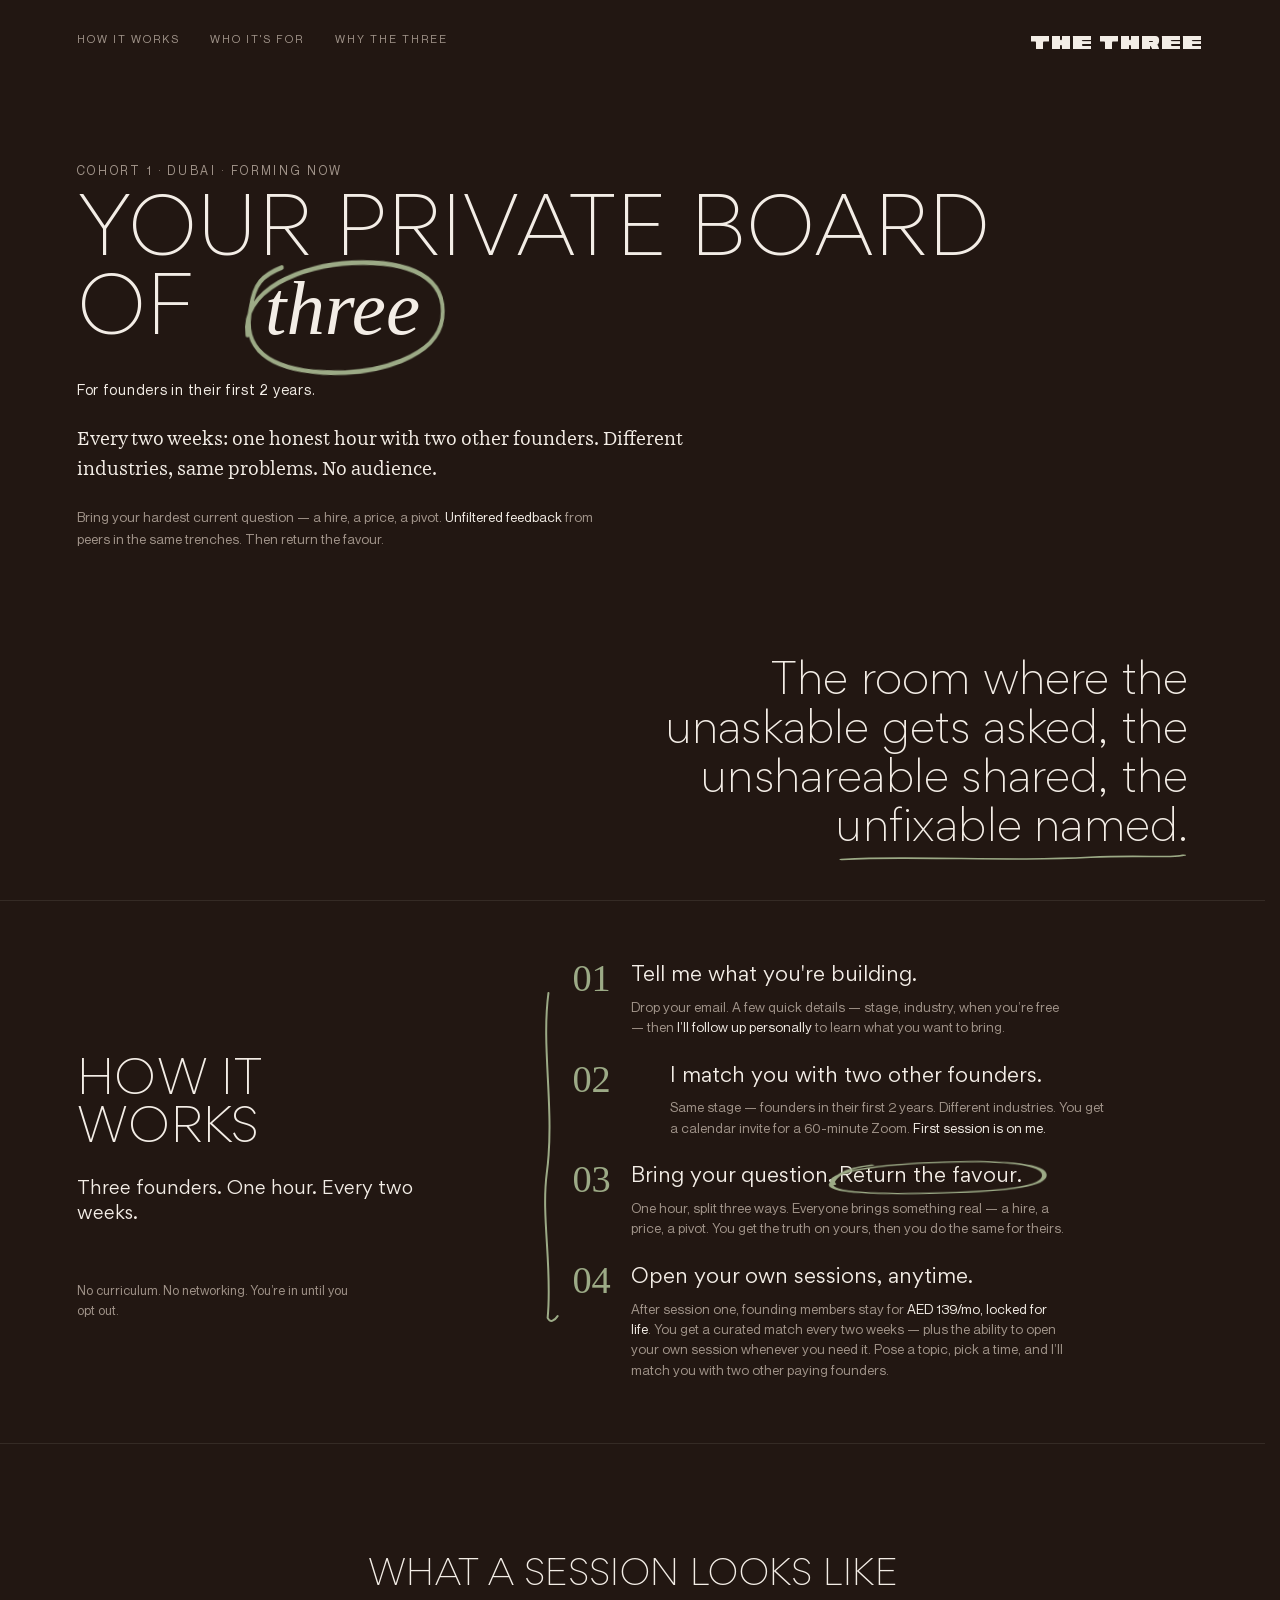
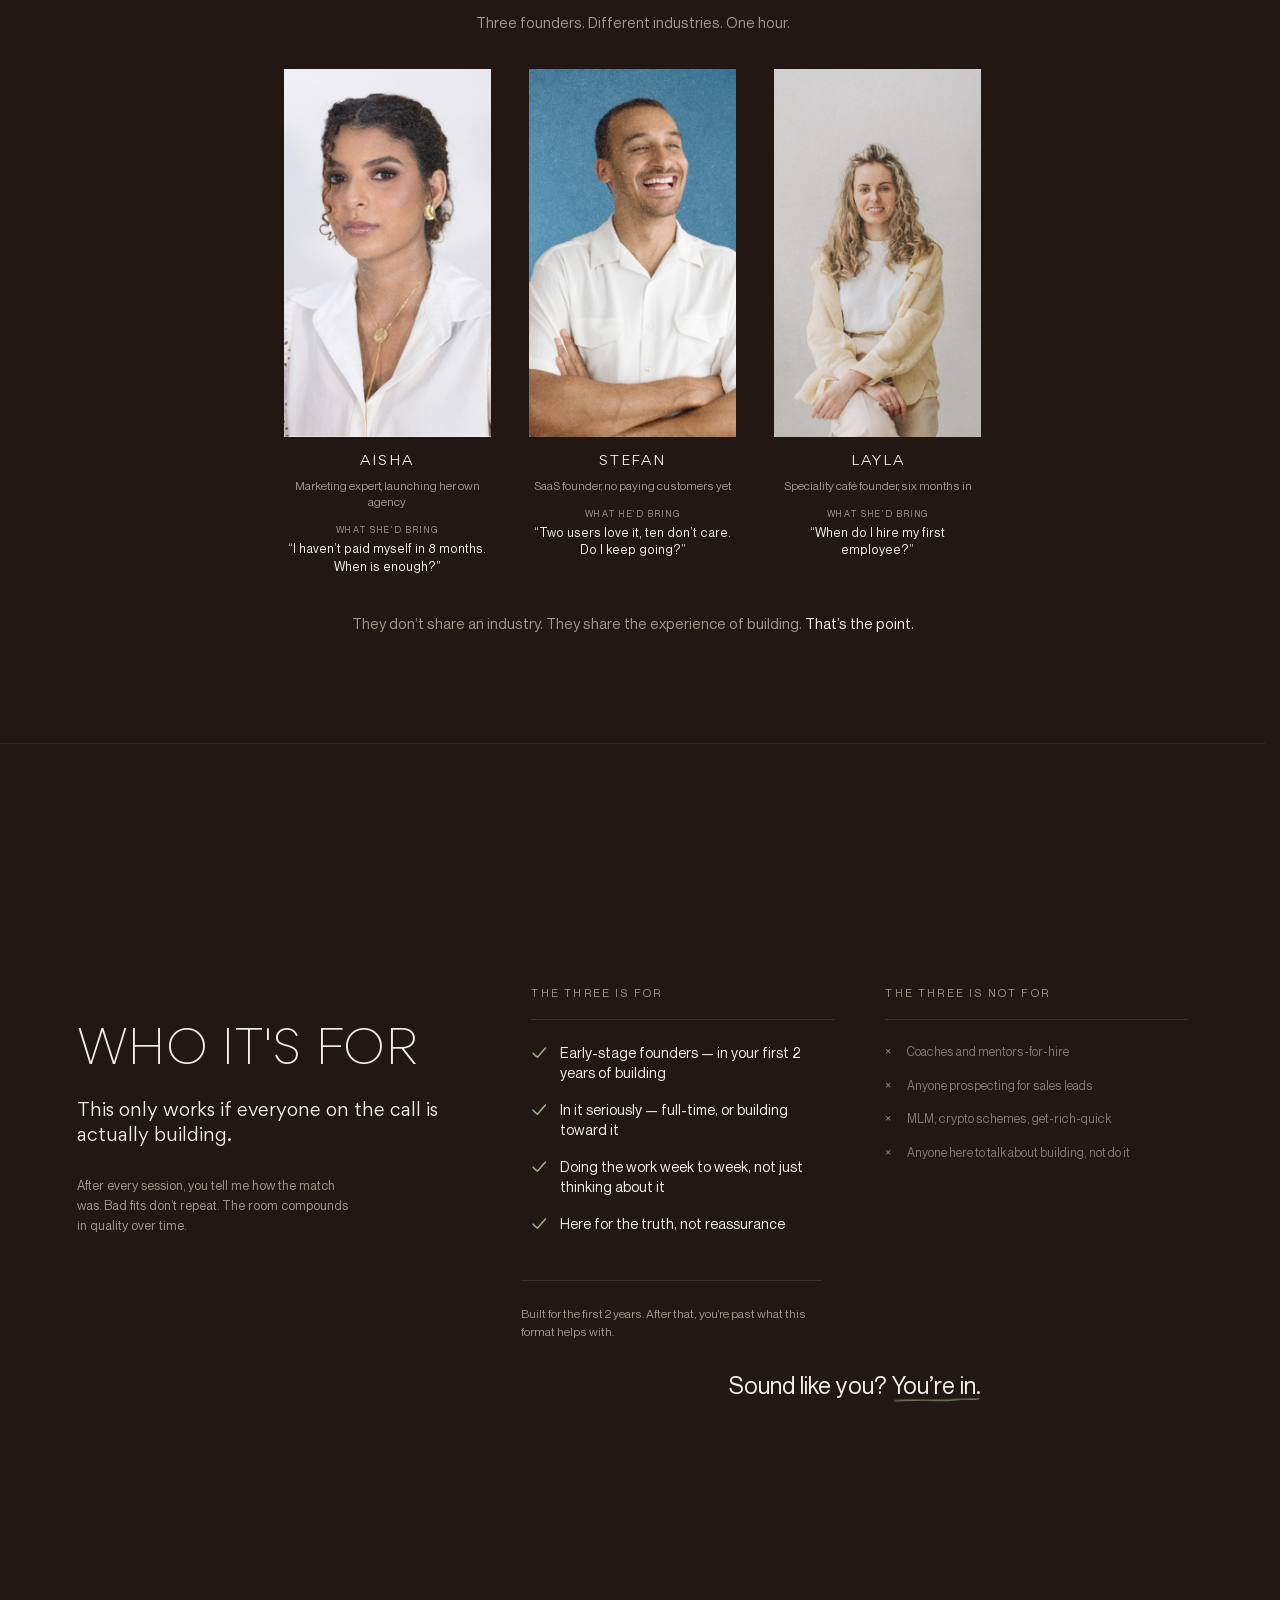
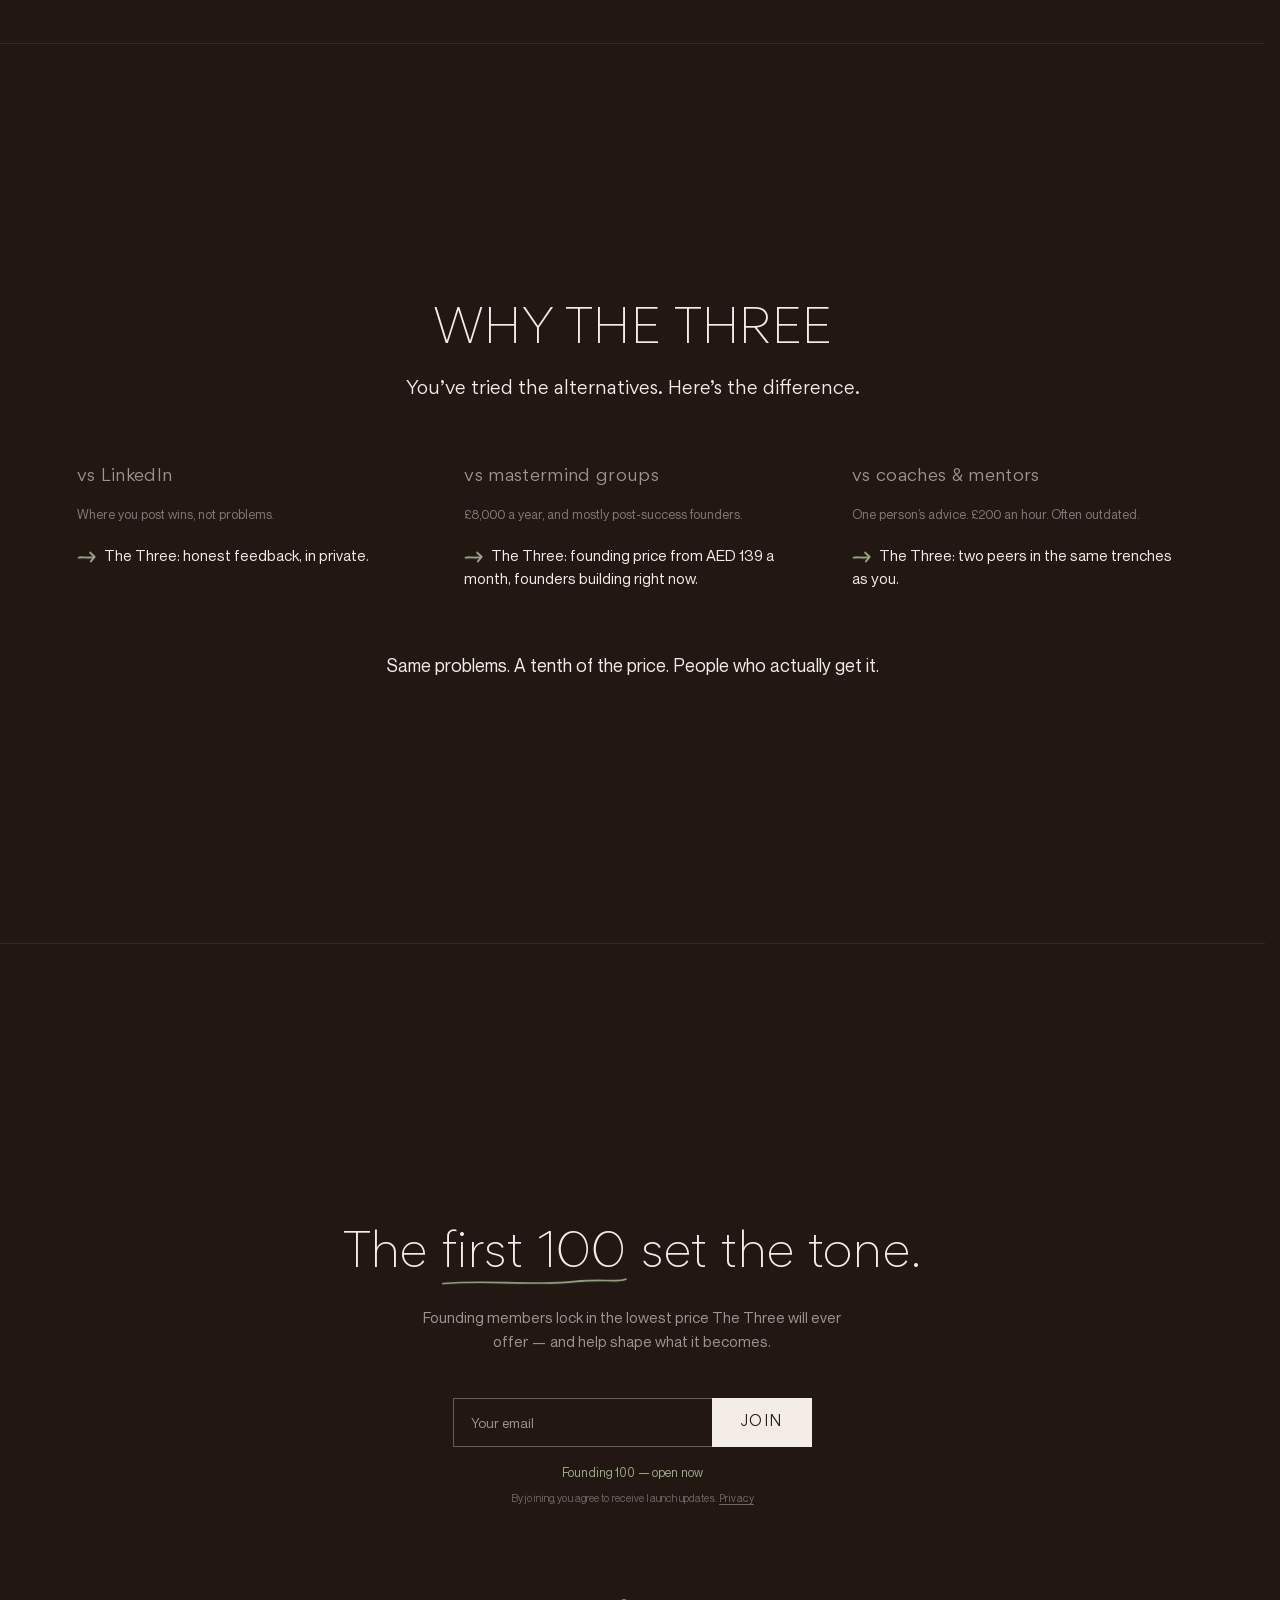
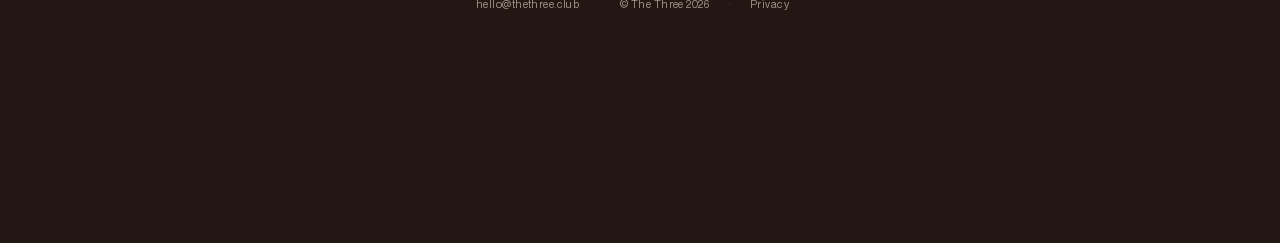
==== commit 1f580ebd: "Hero mobile: trim body, breathe between blocks, H1 down to 3 lines On a 6-inch screen the hero read " ====
--- a/index.html
+++ b/index.html
@@ -174,7 +174,7 @@
         <p class="hero-audience">For founders in their first 2 years.</p>
         <p class="hero-statement">The room where the unaskable gets asked, the unshareable shared, the <span class="ul">unfixable named.<svg class="underline" viewBox="0 0 220 24" preserveAspectRatio="none" aria-hidden="true" focusable="false"><path pathLength="1" d="M 6,16 C 54,9 108,20 158,12 C 188,7 207,14 215,8" /></svg></span></p>
         <p class="tagline">Every two weeks: one honest hour with two other founders. Different industries, same problems. No audience.</p>
-        <p class="sub">Bring your hardest current question &mdash; a hire, a price, a pivot. <span class="key">Unfiltered feedback</span> from peers in the same trenches. Then return the favour.</p>
+        <p class="sub">Bring your hardest current question &mdash; a hire, a price, a pivot. <span class="sub__wide"><span class="key">Unfiltered feedback</span> from peers in the same trenches. </span>Then return the favour.</p>
         <div class="waitlist">
           <label class="waitlist__label" for="hero-email">Reserve your seat in Cohort 1</label>
           <form class="waitlist__form" onsubmit="return false">
--- a/styles/waitlist.css
+++ b/styles/waitlist.css
@@ -25,7 +25,7 @@
 
 .waitlist__label {
   font-family: "Neue Montreal", sans-serif;
-  font-size: 0.86vw;
+  font-size: clamp(0.7rem, 0.86vw, 0.95rem);
   text-transform: uppercase;
   letter-spacing: 0.2em;
   color: var(--muted);
@@ -46,7 +46,7 @@
   border-right: none;
   color: var(--ink);
   font-family: "Neue Montreal", sans-serif;
-  font-size: 1.02vw;
+  font-size: clamp(0.85rem, 1.02vw, 1.1rem);
   padding: 1.05em 1.2em;
 }
 
@@ -63,7 +63,7 @@
   color: var(--bg);
   border: 1px solid var(--ink);
   font-family: "Gordita", sans-serif;
-  font-size: 1.02vw;
+  font-size: clamp(0.85rem, 1.02vw, 1.1rem);
   text-transform: uppercase;
   letter-spacing: 0.1em;
   padding: 1.05em 2.2vw;
@@ -79,7 +79,7 @@
 .waitlist__note {
   margin: 1.5vh 0 0;
   font-family: "Neue Montreal", sans-serif;
-  font-size: 0.96vw;
+  font-size: clamp(0.8rem, 0.96vw, 1.05rem);
   letter-spacing: 0.01em;
   color: var(--accent);
 }
@@ -88,7 +88,7 @@
 .waitlist__legal {
   margin: 0.9vh 0 0;
   font-family: "Neue Montreal", sans-serif;
-  font-size: 0.78vw;
+  font-size: clamp(0.65rem, 0.78vw, 0.85rem);
   letter-spacing: 0.01em;
   color: rgba(243, 237, 230, 0.38);
   line-height: 1.5;
@@ -116,7 +116,7 @@
 .form-feedback {
   margin: 1.4vh 0 0;
   font-family: "Neue Montreal", sans-serif;
-  font-size: 0.96vw;
+  font-size: clamp(0.8rem, 0.96vw, 1.05rem);
   letter-spacing: 0.01em;
   color: var(--ink);
 }
--- a/styles/sections/hero.css
+++ b/styles/sections/hero.css
@@ -32,7 +32,10 @@
   text-align: right;
   font-family: "Gordita", sans-serif;
   font-weight: 300;
-  font-size: 3.3vw;
+  /* Fluid-but-capped: vw scales smoothly on standard widths, then stops
+     so the panel doesn't balloon on ultrawide. The mobile responsive
+     block hides this element entirely (<=760px), so no min concerns. */
+  font-size: clamp(1.2rem, 3.3vw, 3rem);
   line-height: 1.16;
   letter-spacing: 0.004em;
   color: var(--ink);
@@ -71,7 +74,7 @@
 .kicker {
   display: block;
   font-family: "Neue Montreal", sans-serif;
-  font-size: 0.95vw;
+  font-size: clamp(0.72rem, 0.95vw, 1rem);
   text-transform: uppercase;
   letter-spacing: 0.22em;
   color: var(--muted);
@@ -89,7 +92,7 @@
   margin: 2.6vh 0 0;
   font-family: "Neue Montreal", sans-serif;
   font-weight: 400;
-  font-size: 1.15vw;
+  font-size: clamp(0.85rem, 1.15vw, 1.2rem);
   letter-spacing: 0.05em;
   color: var(--ink);
   opacity: 0;
@@ -102,7 +105,7 @@
   max-width: 30em;
   font-family: "Role Serif", "Newsreader", serif;
   font-weight: 400;
-  font-size: 1.6vw;
+  font-size: clamp(1rem, 1.6vw, 1.8rem);
   line-height: 1.46;
   letter-spacing: 0;
   color: var(--ink);
@@ -115,7 +118,9 @@
   margin: 0;
   font-family: "Gordita", sans-serif;
   font-weight: 300;
-  font-size: 6vw;
+  /* Fluid up to ~1867px viewport (where 6vw == 7rem), capped after so
+     the headline doesn't ballon to 120px+ on ultrawide. */
+  font-size: clamp(2.4rem, 6vw, 7rem);
   line-height: 1.04;
   letter-spacing: 0.004em;
   text-transform: uppercase;
@@ -199,7 +204,7 @@
   max-width: 40em;
   font-family: "Neue Montreal", sans-serif;
   font-weight: 400;
-  font-size: 1.05vw;
+  font-size: clamp(0.85rem, 1.05vw, 1.15rem);
   line-height: 1.62;
   color: var(--muted);
   opacity: 0;
--- a/styles/responsive.css
+++ b/styles/responsive.css
@@ -15,7 +15,11 @@
 
 @media (max-width: 760px) {
   /* --- typography primitives --- */
-  .headline { font-size: 9.5vw; }
+  /* Was 9.5vw — at that size "YOUR PRIVATE BOARD" couldn't fit on one
+     line, wrapping to YOUR/PRIVATE/BOARD (3 sub-lines) + "OF three" =
+     4 visual lines total. 8vw fits the phrase on one line on every
+     phone width from ~360px up, giving a clean 2-line H1. */
+  .headline { font-size: 8vw; }
 
   /* --- nav + logo ---
      Tap targets: anchor text nodes alone are sub-30px tall; add padding +
@@ -43,8 +47,15 @@
   /* H2 (.tagline) was 5vw — too close to H1 (9.5vw) on mobile, the two
      read as the same weight and the hierarchy flattened. 4vw opens a real
      gap so the eye gets H1 (large) → tagline (mid) → sub (small). */
-  .tagline { font-size: 4vw; margin-top: 4vw; }
+  /* Bigger top margin (was 4vw) so the audience qualifier above and the
+     subhead read as two separate beats, not one wall of text. */
+  .tagline { font-size: 4vw; margin-top: 7vw; }
   .sub { font-size: 3.7vw; max-width: 92%; margin-top: 5vw; }
+  /* The body's middle sentence ("Unfiltered feedback from peers in the
+     same trenches.") restates what the tagline already says on mobile,
+     where both blocks sit cheek-to-jowl. Drop it on narrow screens; keep
+     it on desktop where the two blocks have room to breathe. */
+  .sub__wide { display: none; }
   /* Hero's bottom-right "Different industries..." block was the diagonal
      companion to the headline on desktop. On mobile the diagonal layout
      collapses into a vertical stack and the block becomes a redundant
@@ -59,12 +70,17 @@
        waiting. The 10.4s desktop timer feels broken on mobile. */
     opacity: 1;
     transition: none;
+    /* Bigger gap from the body paragraph above so the form label has
+       room to breathe — desktop's 5vh felt cramped on a 6-inch screen. */
+    margin-top: 8vh;
   }
   .waitlist__label { font-size: 3.5vw; }
   .waitlist__form { width: 100%; max-width: none; }
   .waitlist__input { font-size: 3.7vw; }
   .waitlist__btn { font-size: 3.7vw; padding: 1.05em 5vw; }
-  .waitlist__note { font-size: 3.4vw; }
+  /* Tighter to the form than desktop's 1.5vh — keeps the price line
+     visually attached to the input it modifies. */
+  .waitlist__note { font-size: 3.4vw; margin-top: 1vh; }
   .waitlist__legal { font-size: 2.9vw; }
   .form-feedback { font-size: 3.4vw; }
 
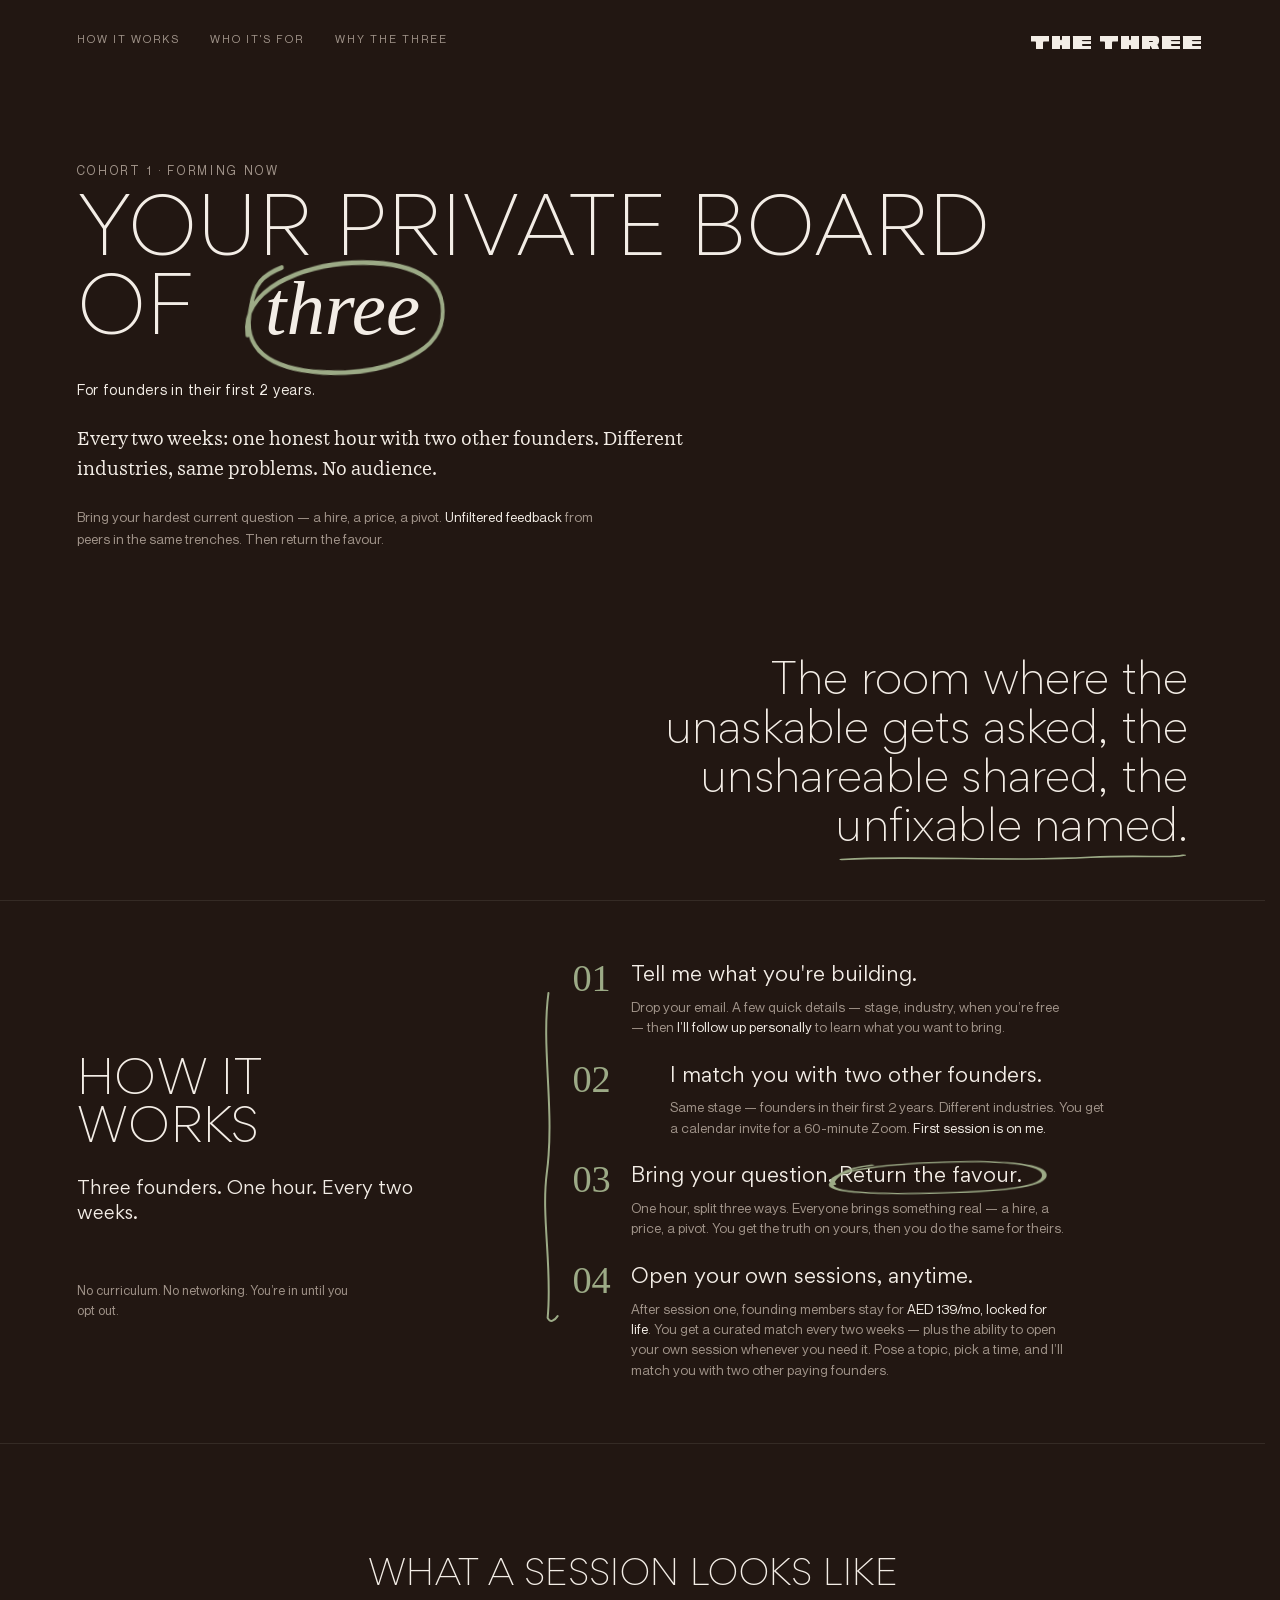
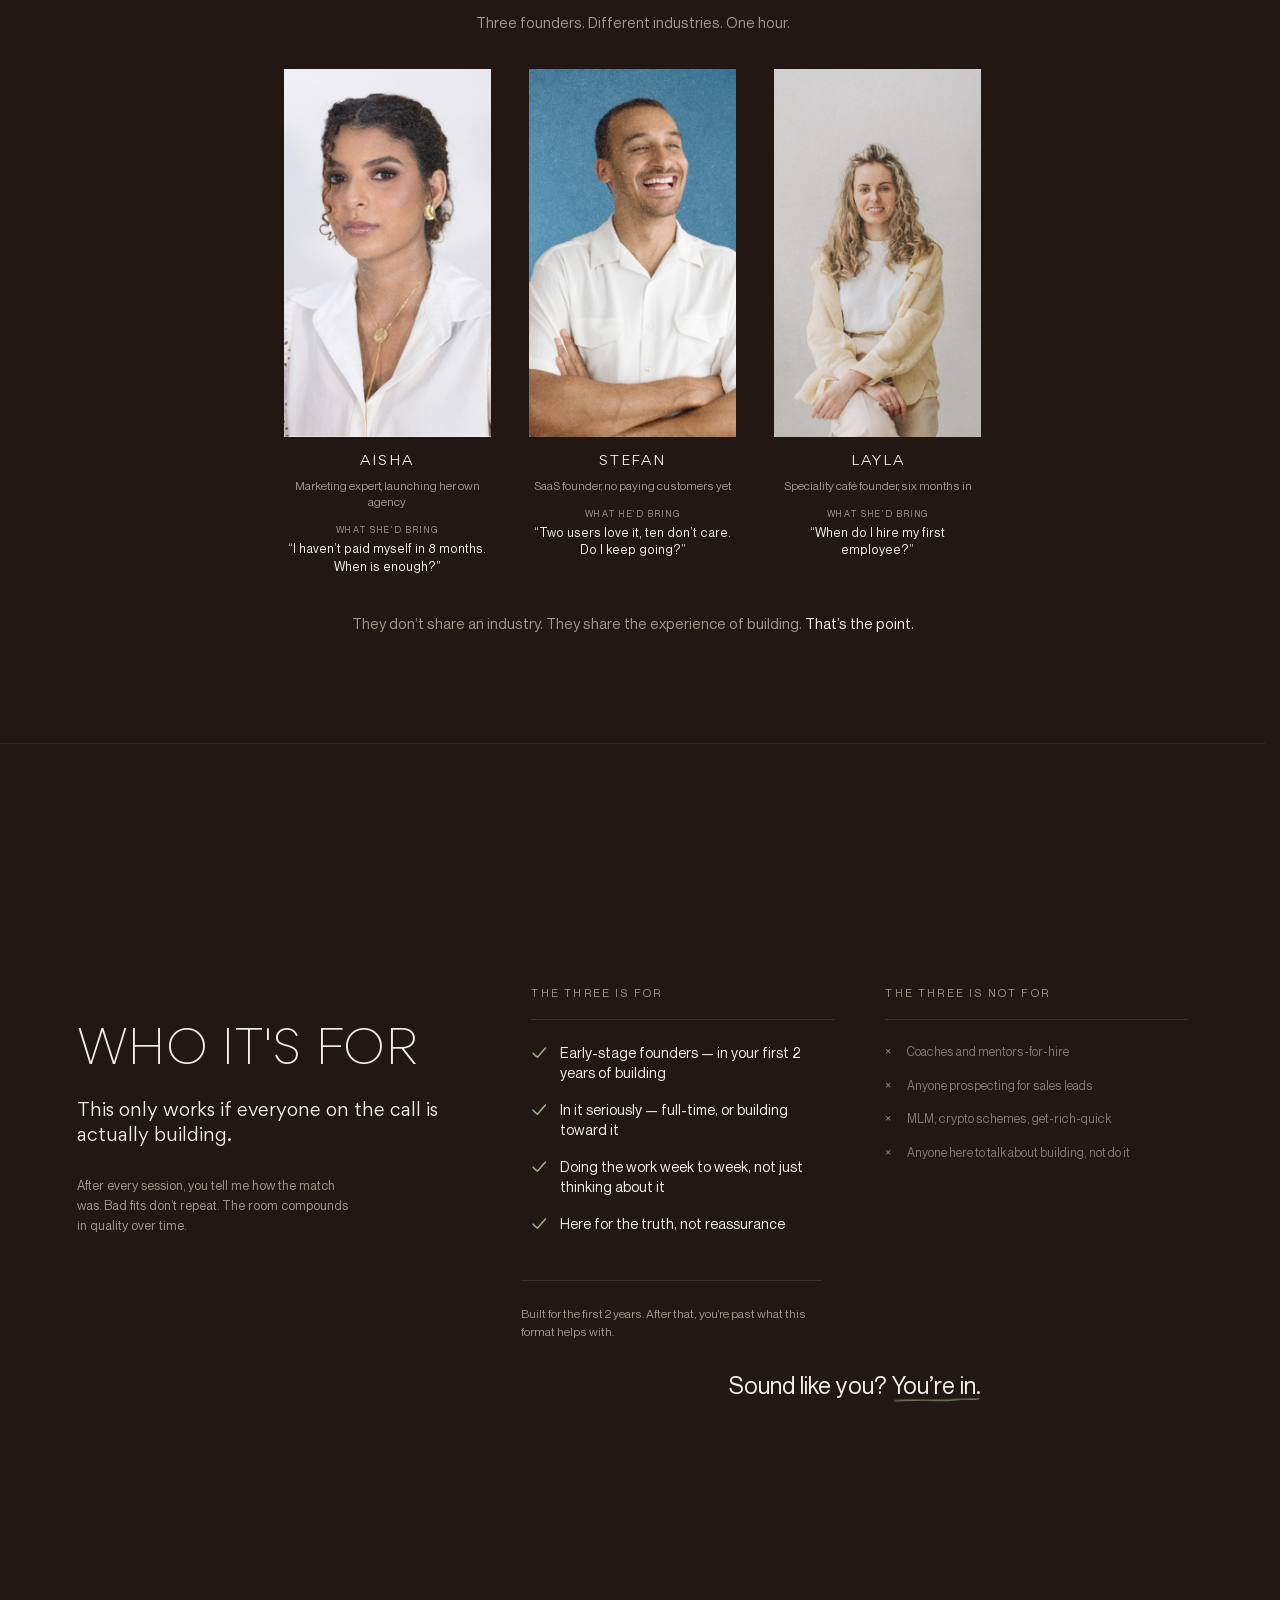
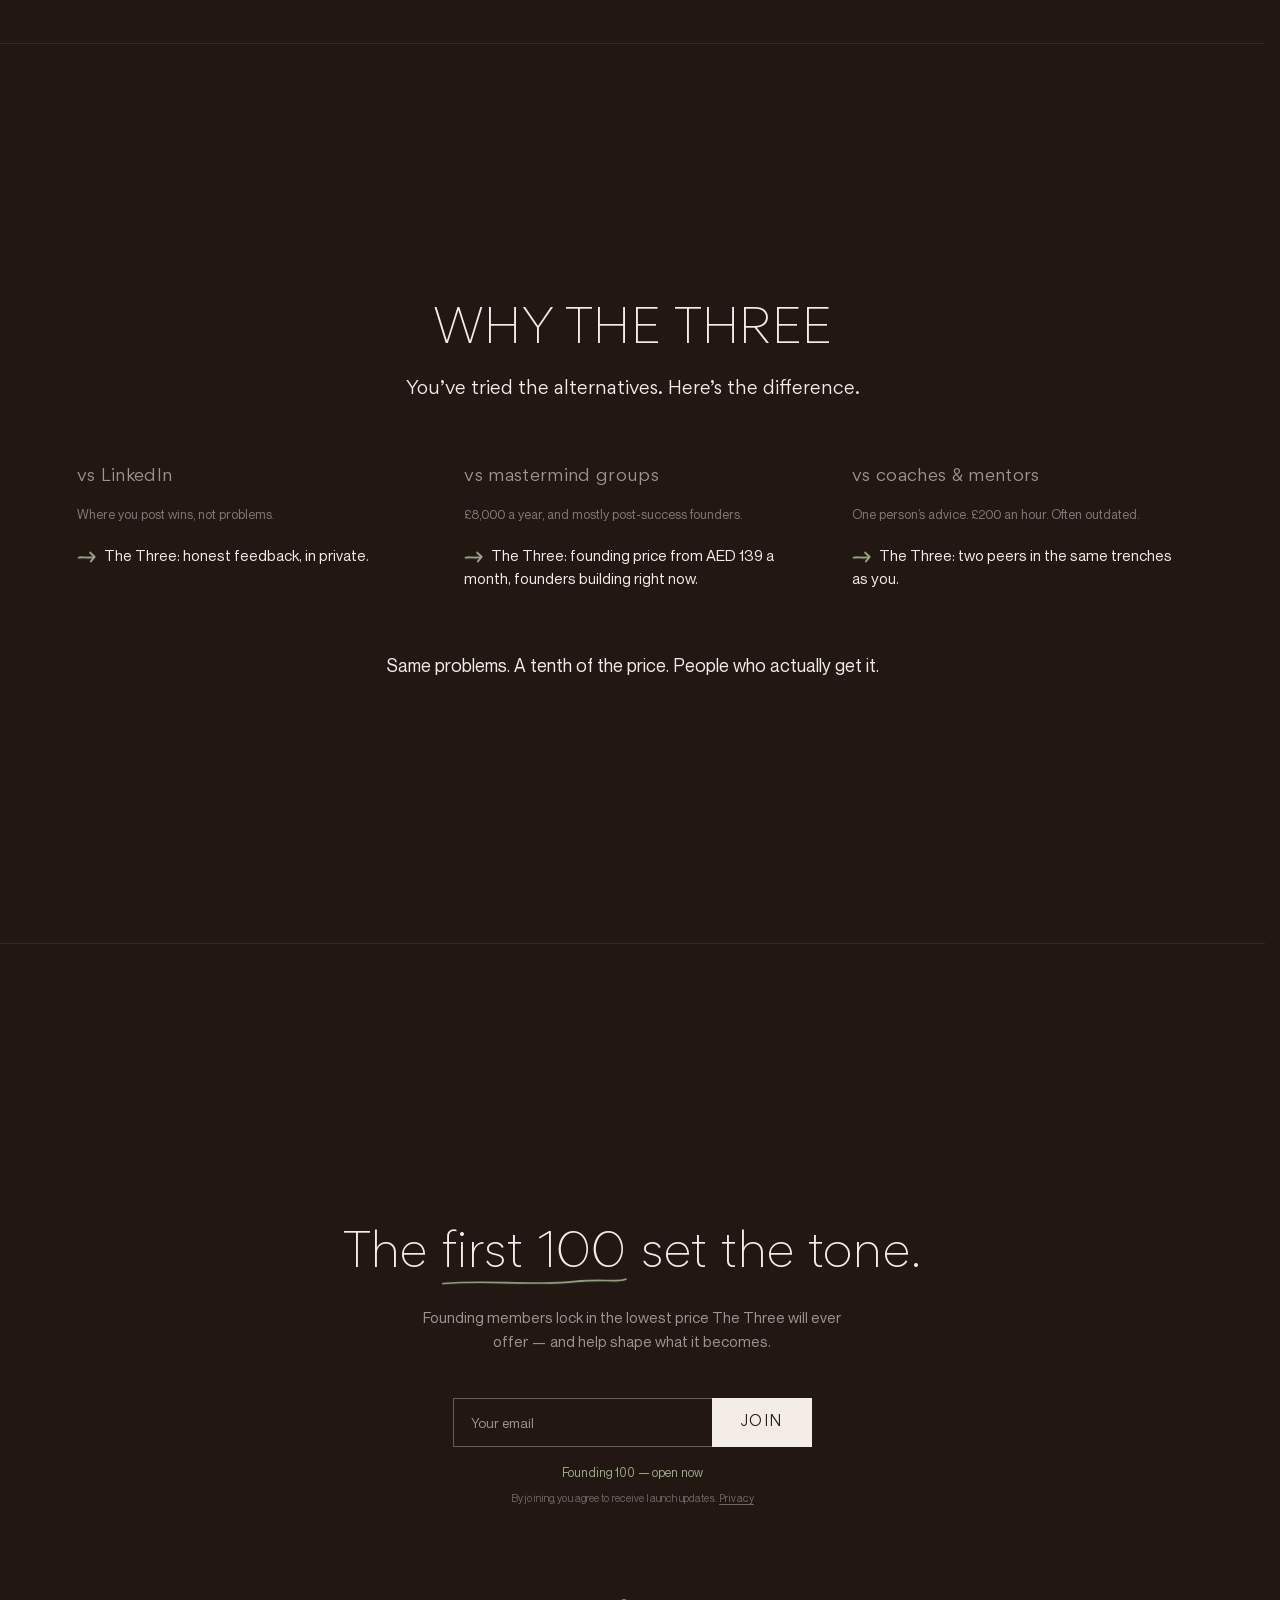
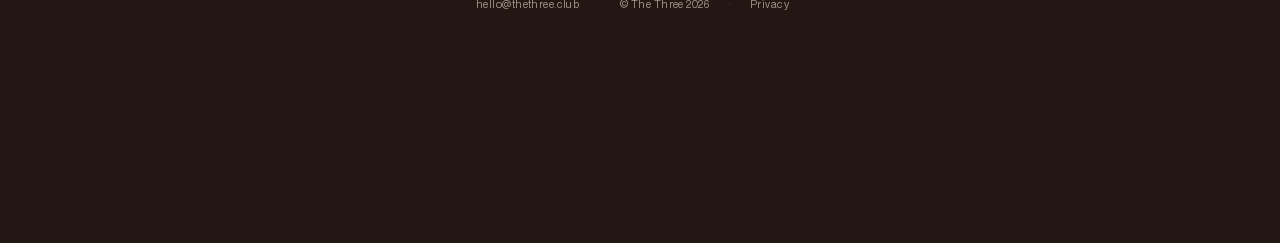
==== commit 848ec467: "Remove geography lock-in: drop Dubai/UAE from marketing copy The Three is open to founders in any co" ====
--- a/index.html
+++ b/index.html
@@ -4,7 +4,7 @@
   <meta charset="UTF-8" />
   <meta name="viewport" content="width=device-width, initial-scale=1.0" />
   <title>The Three — Private peer board for founders, every two weeks</title>
-  <meta name="description" content="For founders in the hard early years: every two weeks, an honest hour with two others. Cross-industry. Starting in Dubai." />
+  <meta name="description" content="For founders in the hard early years: every two weeks, an honest hour with two others. One private hour, no audience." />
 
   <!--
     Open Graph + Twitter Card tags. These are what iMessage, WhatsApp,
@@ -23,15 +23,15 @@
   <meta property="og:site_name" content="The Three" />
   <meta property="og:url" content="https://thethree.club/" />
   <meta property="og:title" content="The Three — your private board of three" />
-  <meta property="og:description" content="For founders in the hard early years: every two weeks, an honest hour with two others. Cross-industry. Starting in Dubai." />
+  <meta property="og:description" content="For founders in the hard early years: every two weeks, an honest hour with two others. One private hour, no audience." />
   <meta property="og:image" content="https://thethree.club/assets/images/og-image.png" />
   <meta property="og:image:width" content="1200" />
   <meta property="og:image:height" content="630" />
-  <meta property="og:image:alt" content="The Three — cross-industry, Dubai" />
+  <meta property="og:image:alt" content="The Three — private peer board for founders" />
 
   <meta name="twitter:card" content="summary_large_image" />
   <meta name="twitter:title" content="The Three — your private board of three" />
-  <meta name="twitter:description" content="For founders in the hard early years: every two weeks, an honest hour with two others. Cross-industry. Starting in Dubai." />
+  <meta name="twitter:description" content="For founders in the hard early years: every two weeks, an honest hour with two others. One private hour, no audience." />
   <meta name="twitter:image" content="https://thethree.club/assets/images/og-image.png" />
 
   <!--
@@ -61,7 +61,7 @@
         "name": "The Three",
         "url": "https://thethree.club",
         "logo": "https://thethree.club/assets/images/og-image.png",
-        "description": "Private peer board for early-stage founders. Cross-industry calls, every two weeks. Starting in Dubai.",
+        "description": "Private peer board for early-stage founders. Cross-industry calls, every two weeks.",
         "address": {
           "@type": "PostalAddress",
           "addressLocality": "London",
@@ -158,7 +158,7 @@
          ======================================================== -->
     <section class="screen screen--1">
       <div class="content">
-        <span class="kicker">Cohort 1 &middot; Dubai &middot; Forming now</span>
+        <span class="kicker">Cohort 1 &middot; Forming now</span>
         <h1 class="headline">
           <span class="line line--1"><span class="mask"><span>Your private board</span></span></span>
           <span class="line line--2">
@@ -475,18 +475,18 @@
           </div>
         </div>
 
-        <!-- Country (custom dropdown, UAE default — options populated by scripts/modal.js) -->
+        <!-- Country (custom dropdown — options populated by scripts/modal.js) -->
         <div class="field">
           <span class="field__label" id="modal-country-label">Where are you based?</span>
           <div class="combobox" data-name="country">
             <button type="button" class="combobox__trigger"
                     aria-haspopup="listbox" aria-expanded="false"
                     aria-labelledby="modal-country-label">
-              <span class="combobox__value" data-placeholder="Select country">United Arab Emirates</span>
+              <span class="combobox__value is-placeholder" data-placeholder="Select country">Select country</span>
               <span class="combobox__chevron" aria-hidden="true"></span>
             </button>
             <ul class="combobox__list" role="listbox" aria-labelledby="modal-country-label" hidden></ul>
-            <input type="hidden" name="country" value="United Arab Emirates" />
+            <input type="hidden" name="country" />
           </div>
         </div>
 
--- a/styles/modal.css
+++ b/styles/modal.css
@@ -374,18 +374,6 @@
   color: var(--accent);
 }
 
-/* Separator under UAE in the country list — non-interactive divider */
-.combobox__option--separator {
-  cursor: default;
-  pointer-events: none;
-  color: rgba(243, 237, 230, 0.18);
-  font-size: 0.7em;
-  letter-spacing: 0.2em;
-  padding: 0.4em 1.2em;
-  border-top: 1px solid rgba(243, 237, 230, 0.08);
-  border-bottom: 1px solid rgba(243, 237, 230, 0.08);
-}
-
 /* ---------- Actions ---------- */
 
 .modal__actions {
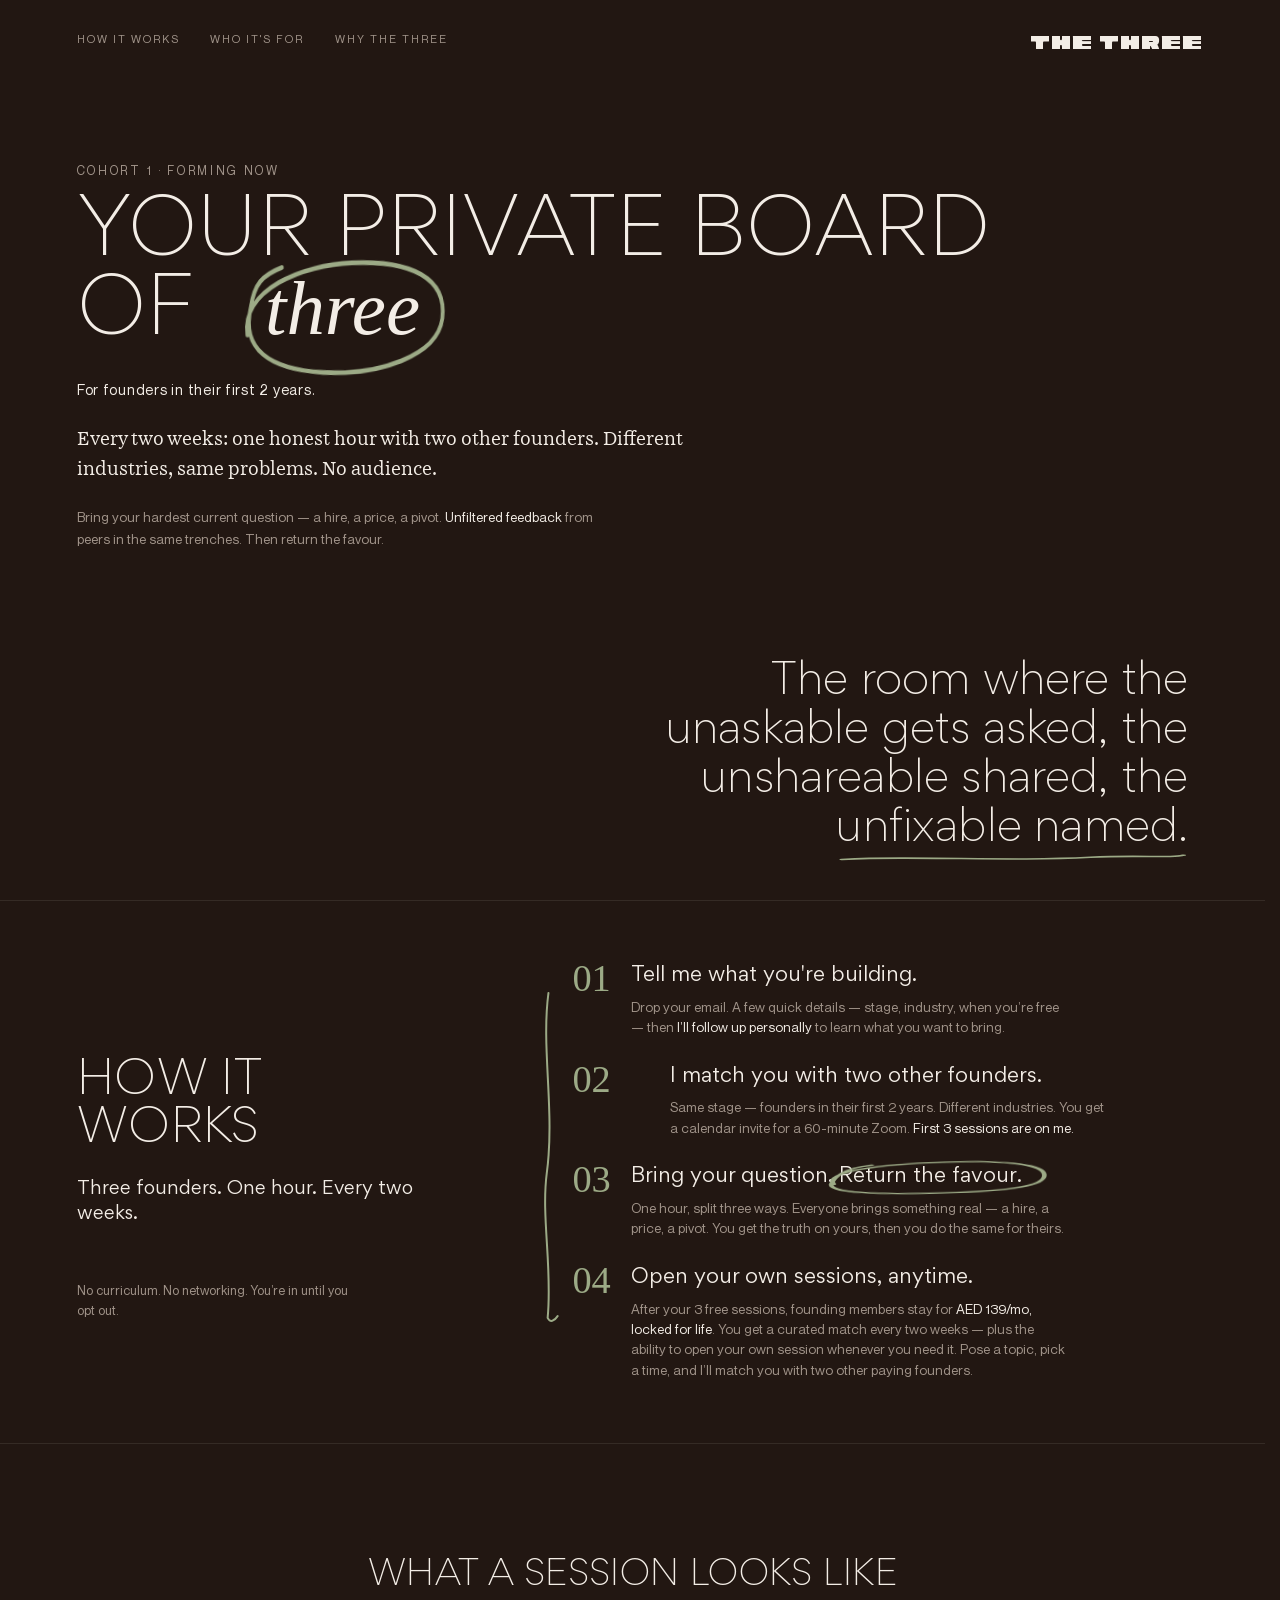
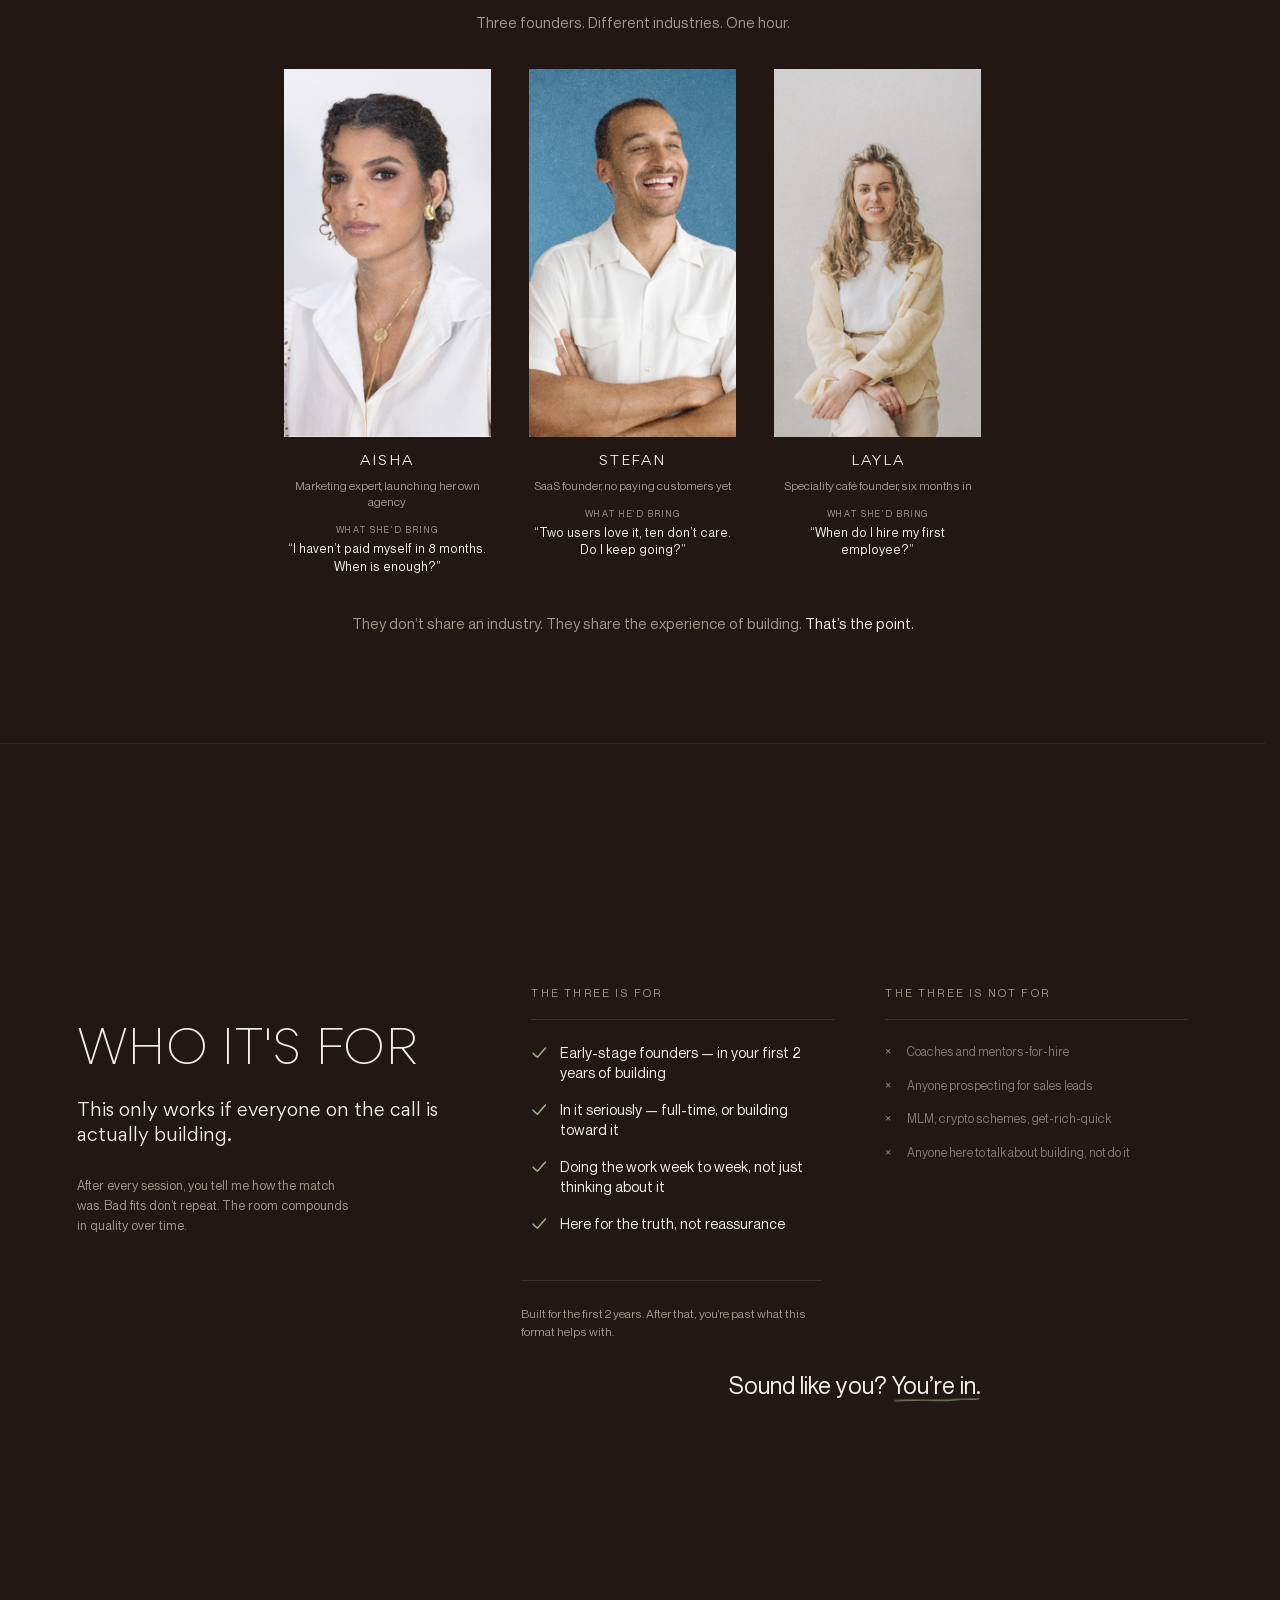
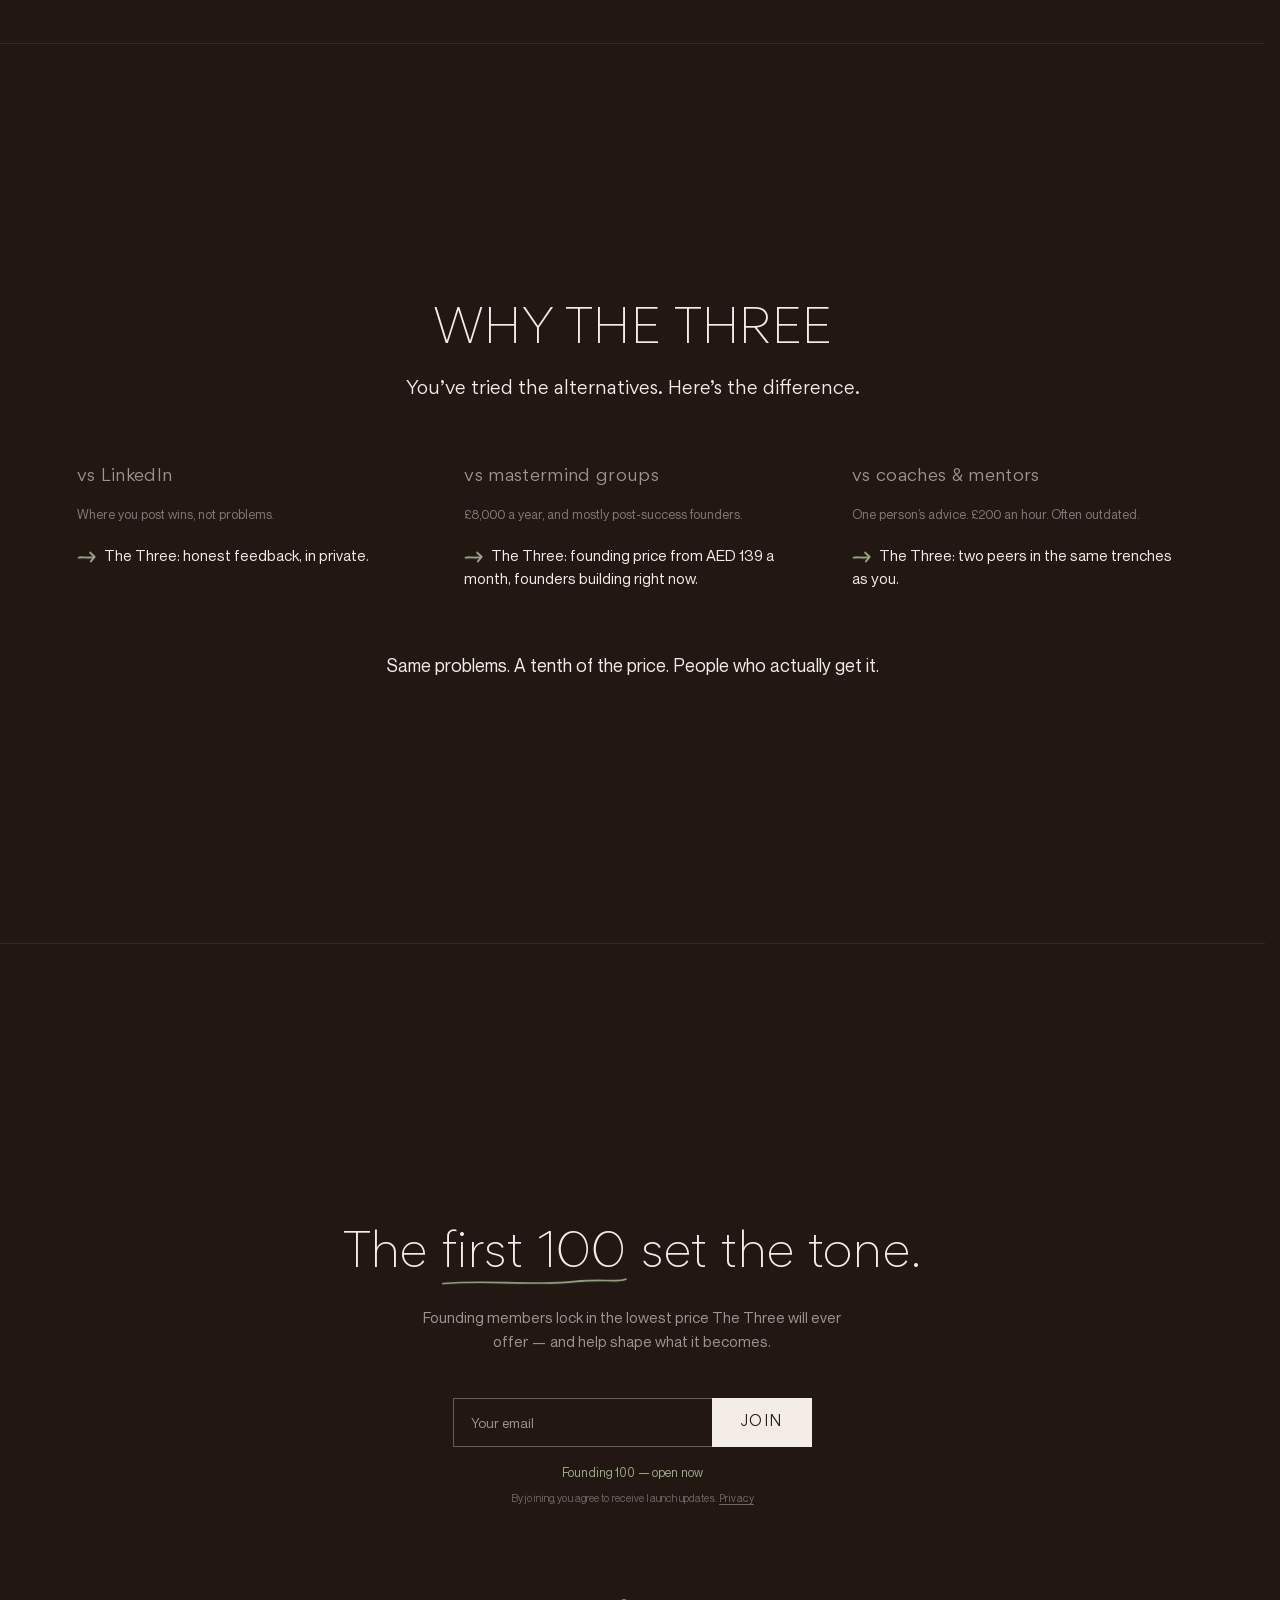
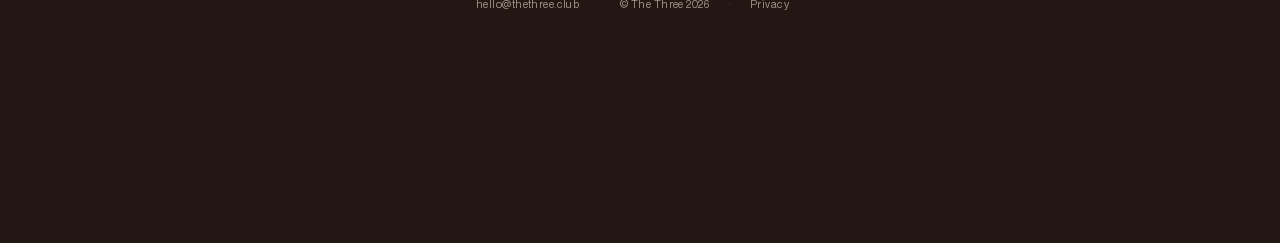
==== commit 7dee4468: "Pricing copy: 3 free sessions, not 1 — match the lower-risk offer Hero microcopy now reads "Try your" ====
--- a/index.html
+++ b/index.html
@@ -188,7 +188,7 @@
             <button class="waitlist__btn" type="button">Reserve</button>
           </form>
           <p class="form-feedback" role="status" aria-live="polite" hidden></p>
-          <p class="waitlist__note accent">First session free. AED 139/mo &mdash; your founding rate, never goes up.<br>After the first 100 members, prices change.</p>
+          <p class="waitlist__note accent">Try your first 3 sessions for free. AED 139/mo &mdash; your founding rate, never goes up.<br>After the first 100 members, prices change.</p>
           <p class="waitlist__legal">By joining, you agree to receive launch updates. <a href="privacy.html">Privacy</a></p>
         </div>
       </div>
@@ -220,7 +220,7 @@
             <span class="step__num">02</span>
             <div class="step__body">
               <h3 class="step__title">I match you with two other founders.</h3>
-              <p class="step__desc">Same stage &mdash; founders in their first 2 years. Different industries. You get a calendar invite for a 60-minute Zoom. <span class="key">First session is on me.</span></p>
+              <p class="step__desc">Same stage &mdash; founders in their first 2 years. Different industries. You get a calendar invite for a 60-minute Zoom. <span class="key">First 3 sessions are on me.</span></p>
             </div>
           </div>
           <div class="step">
@@ -234,7 +234,7 @@
             <span class="step__num">04</span>
             <div class="step__body">
               <h3 class="step__title">Open your own sessions, anytime.</h3>
-              <p class="step__desc">After session one, founding members stay for <span class="key">AED 139/mo, locked for life</span>. You get a curated match every two weeks &mdash; plus the ability to open your own session whenever you need it. Pose a topic, pick a time, and I&rsquo;ll match you with two other paying founders.</p>
+              <p class="step__desc">After your 3 free sessions, founding members stay for <span class="key">AED 139/mo, locked for life</span>. You get a curated match every two weeks &mdash; plus the ability to open your own session whenever you need it. Pose a topic, pick a time, and I&rsquo;ll match you with two other paying founders.</p>
             </div>
           </div>
         </div>
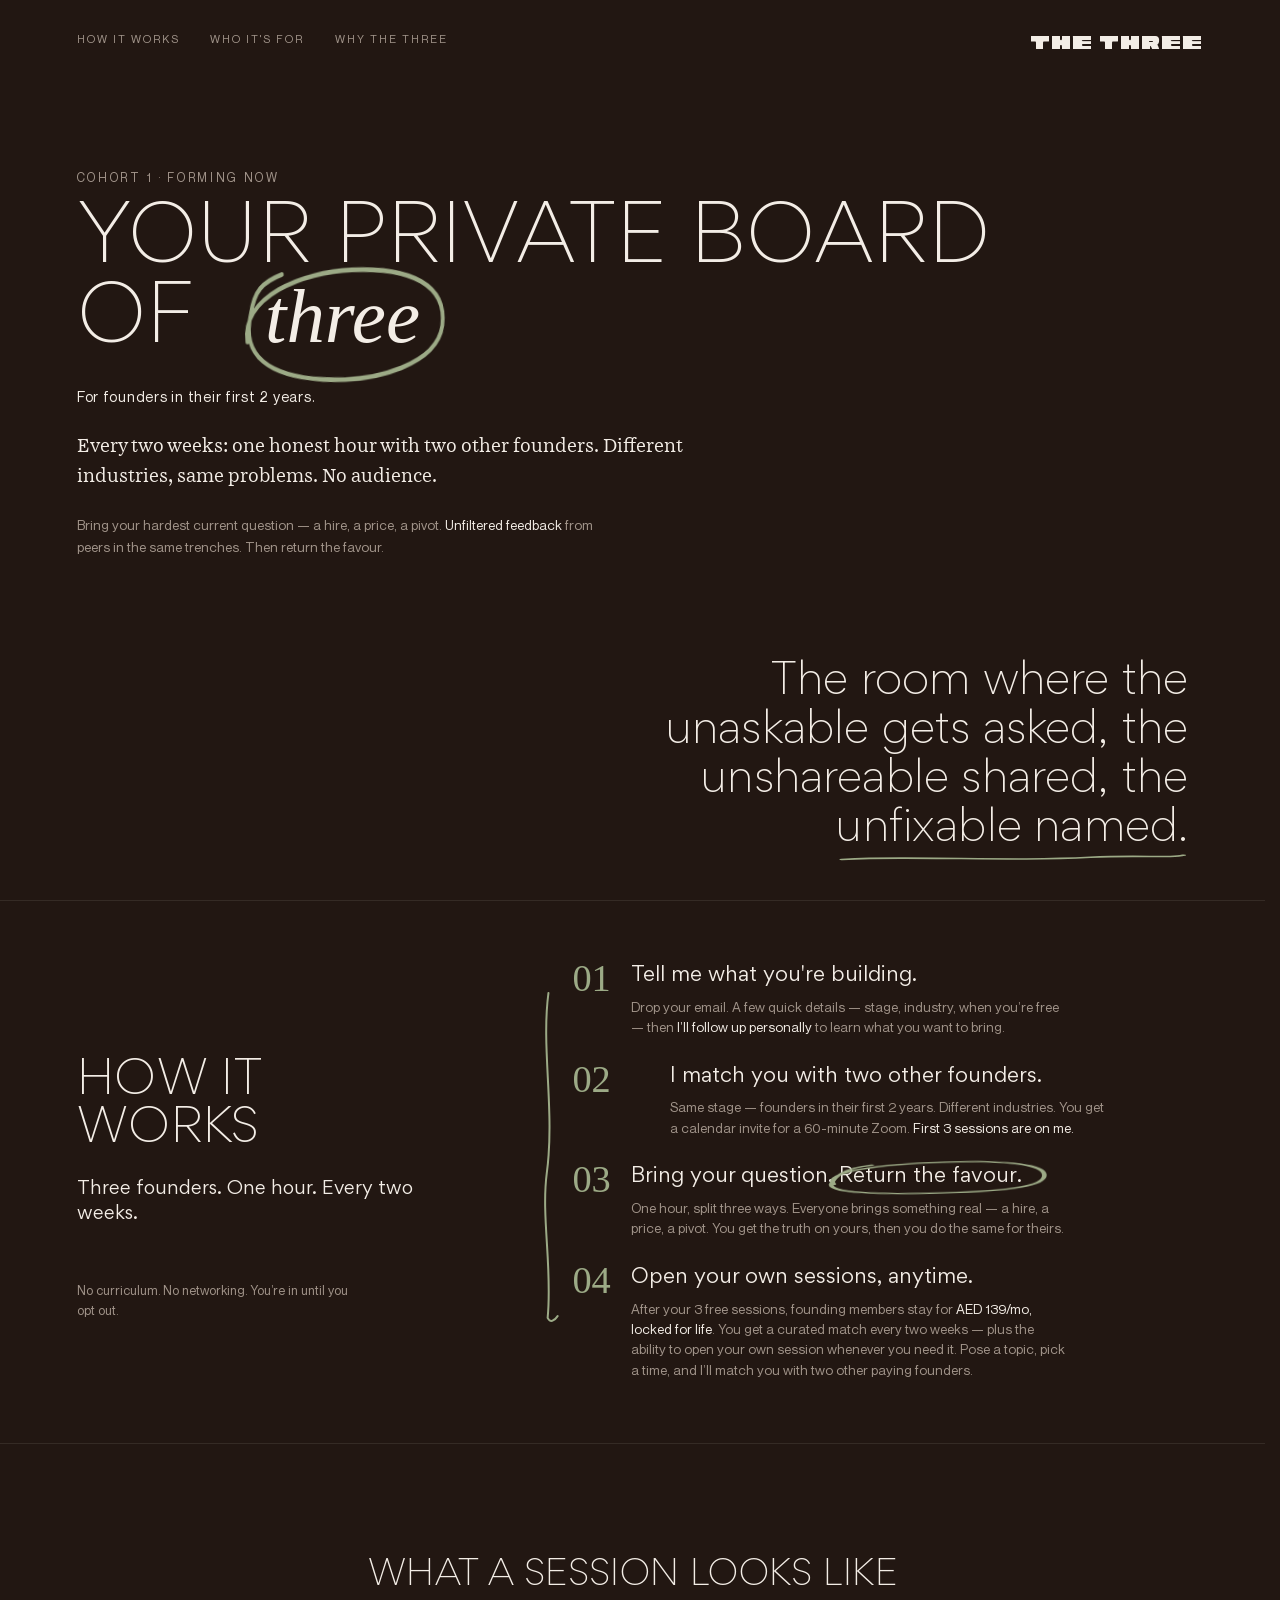
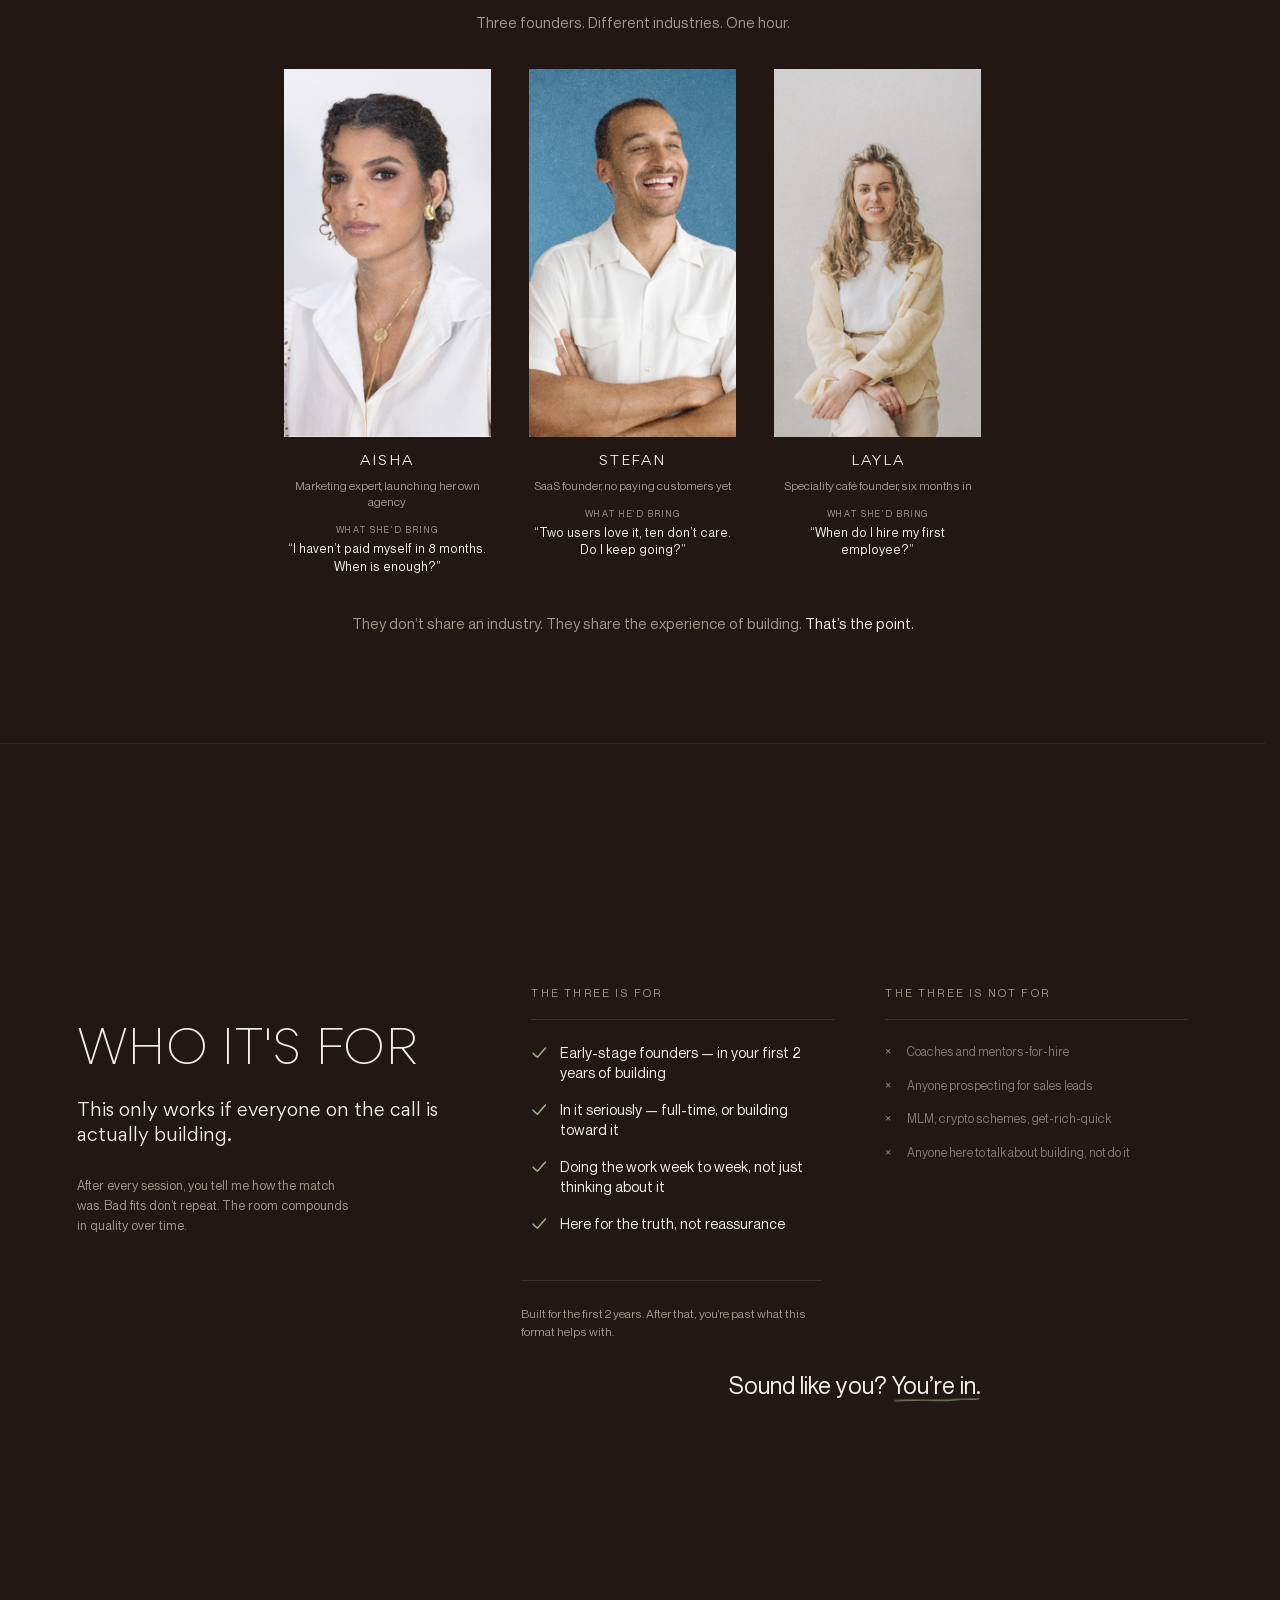
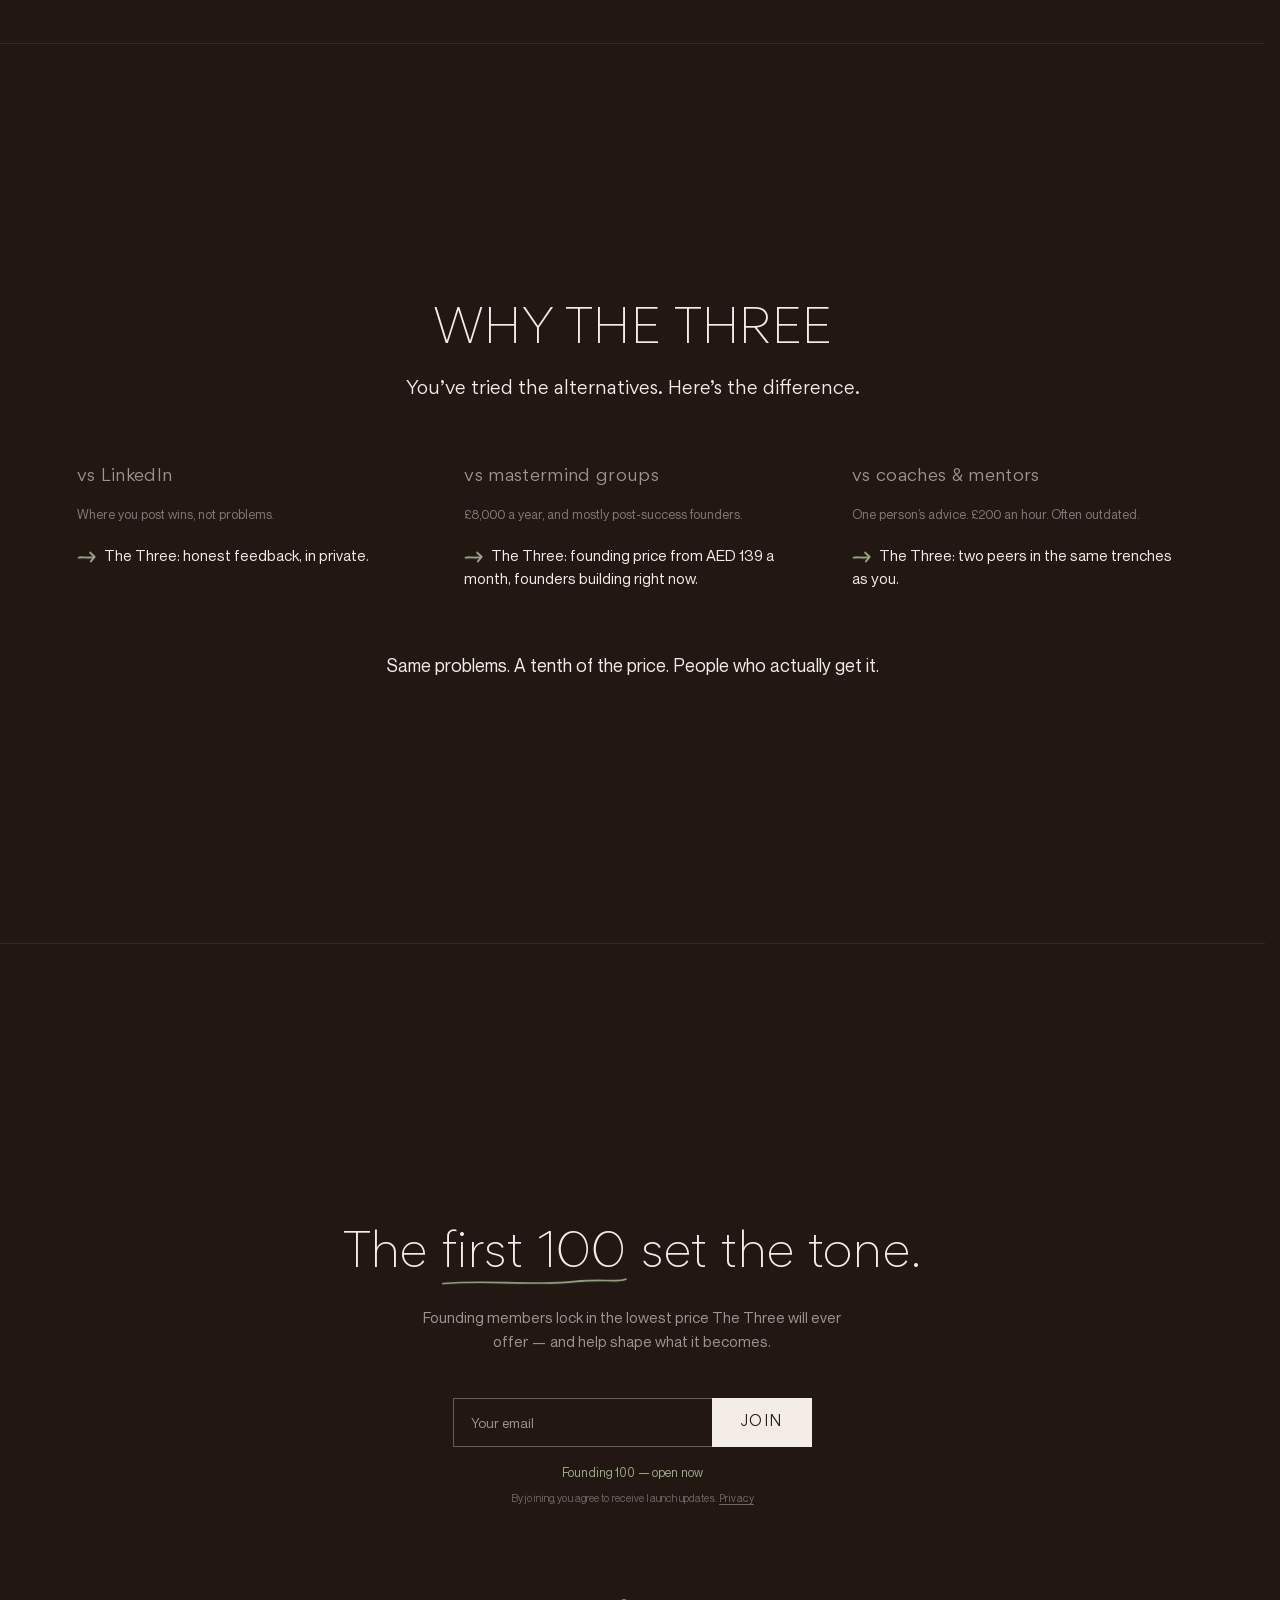
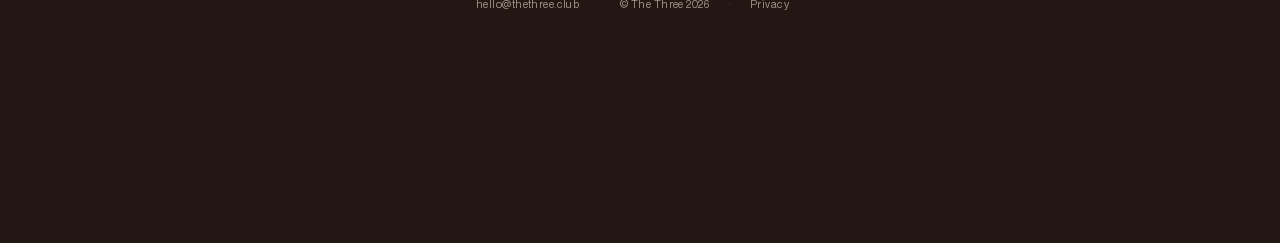
==== commit a76b602e: "Hero microcopy: match the original brief — scarcity + seat counter Replace the "Try your first 3 ses" ====
--- a/index.html
+++ b/index.html
@@ -176,7 +176,7 @@
         <p class="tagline">Every two weeks: one honest hour with two other founders. Different industries, same problems. No audience.</p>
         <p class="sub">Bring your hardest current question &mdash; a hire, a price, a pivot. <span class="sub__wide"><span class="key">Unfiltered feedback</span> from peers in the same trenches. </span>Then return the favour.</p>
         <div class="waitlist">
-          <label class="waitlist__label" for="hero-email">Reserve your seat in Cohort 1</label>
+          <label class="waitlist__label" for="hero-email">Reserve your seat</label>
           <form class="waitlist__form" onsubmit="return false">
             <input class="waitlist__input" id="hero-email" name="email" type="email" placeholder="Your email" autocomplete="email" aria-required="true" />
             <!-- Honeypot — hidden from humans (off-screen + aria-hidden +
@@ -188,7 +188,7 @@
             <button class="waitlist__btn" type="button">Reserve</button>
           </form>
           <p class="form-feedback" role="status" aria-live="polite" hidden></p>
-          <p class="waitlist__note accent">Try your first 3 sessions for free. AED 139/mo &mdash; your founding rate, never goes up.<br>After the first 100 members, prices change.</p>
+          <p class="waitlist__note accent">Founding 100 &middot; AED 139/mo, locked for life &middot; <span class="seats-left">92 seats left</span></p>
           <p class="waitlist__legal">By joining, you agree to receive launch updates. <a href="privacy.html">Privacy</a></p>
         </div>
       </div>
--- a/styles/modal.css
+++ b/styles/modal.css
@@ -374,6 +374,19 @@
   color: var(--accent);
 }
 
+/* Separator between pinned countries and the alphabetical list —
+   non-interactive divider, skipped by keyboard nav in modal.js. */
+.combobox__option--separator {
+  cursor: default;
+  pointer-events: none;
+  color: rgba(243, 237, 230, 0.18);
+  font-size: 0.7em;
+  letter-spacing: 0.2em;
+  padding: 0.4em 1.2em;
+  border-top: 1px solid rgba(243, 237, 230, 0.08);
+  border-bottom: 1px solid rgba(243, 237, 230, 0.08);
+}
+
 /* ---------- Actions ---------- */
 
 .modal__actions {
